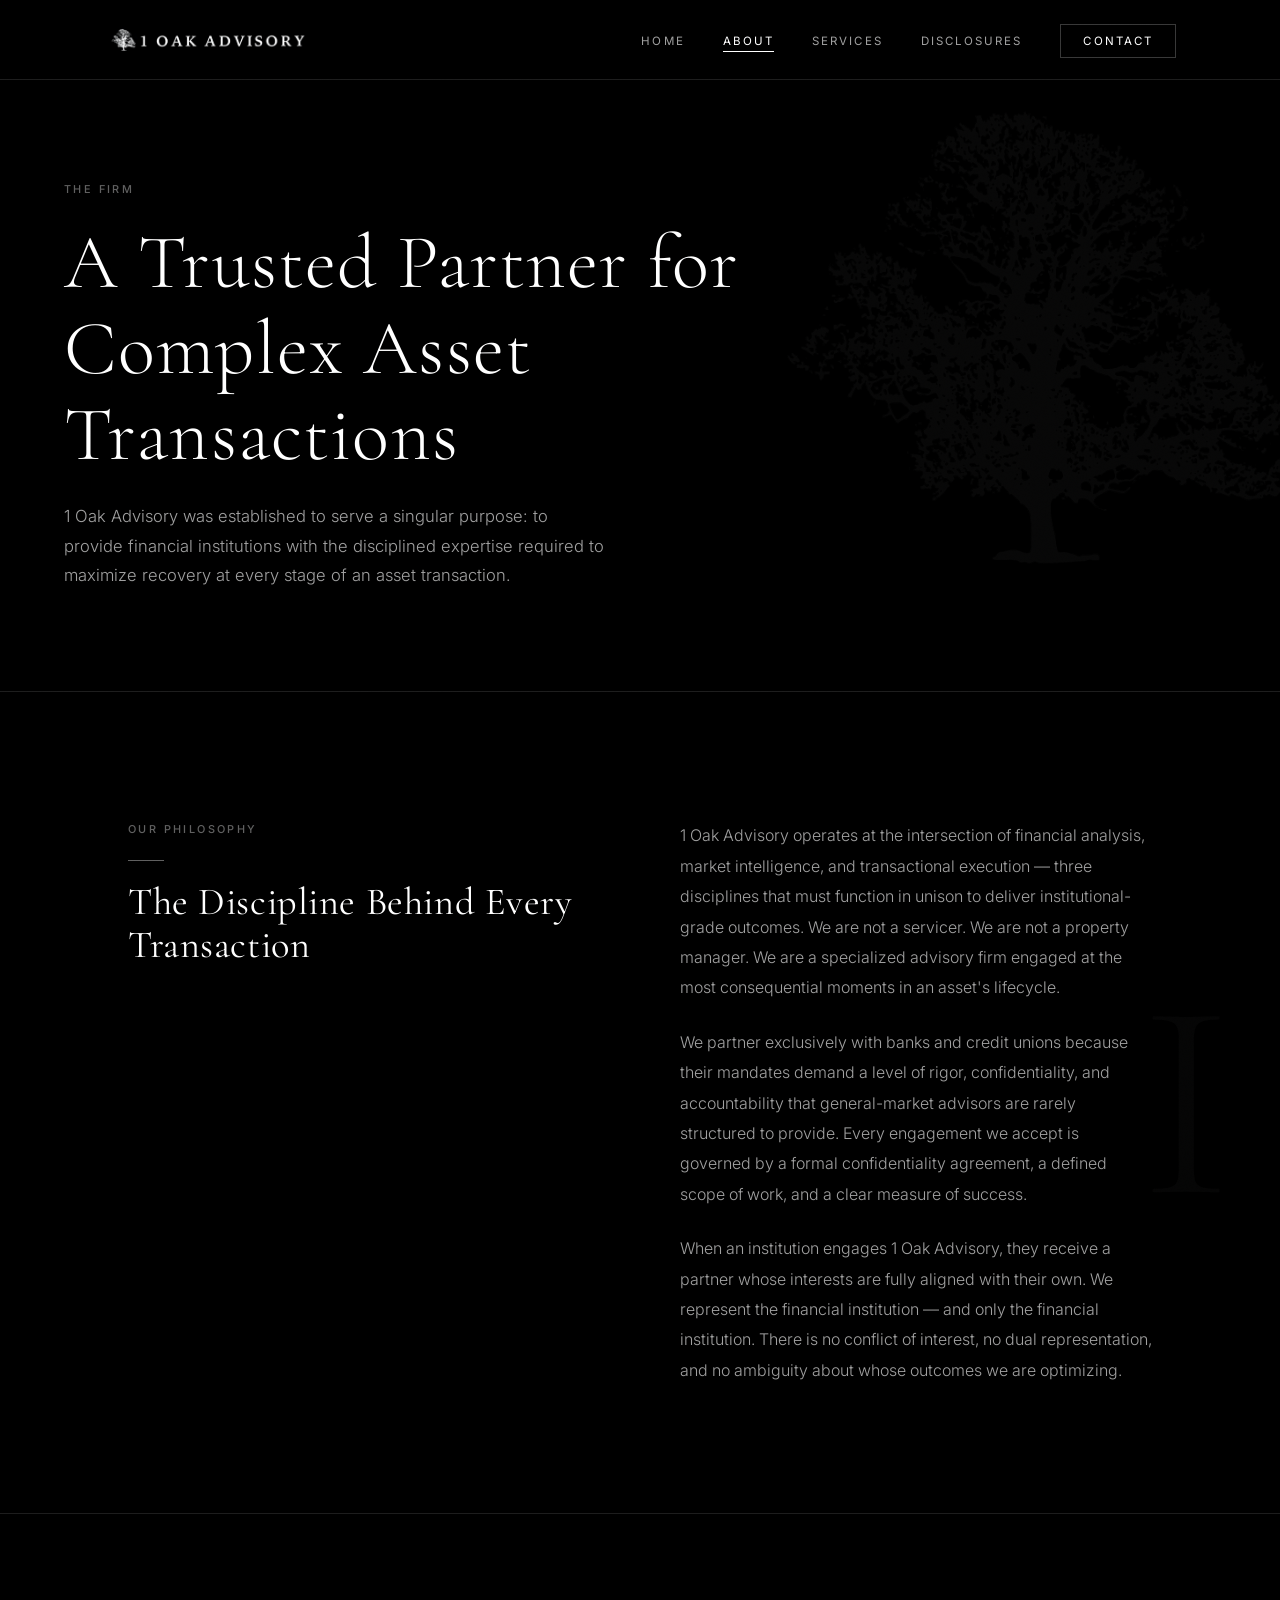
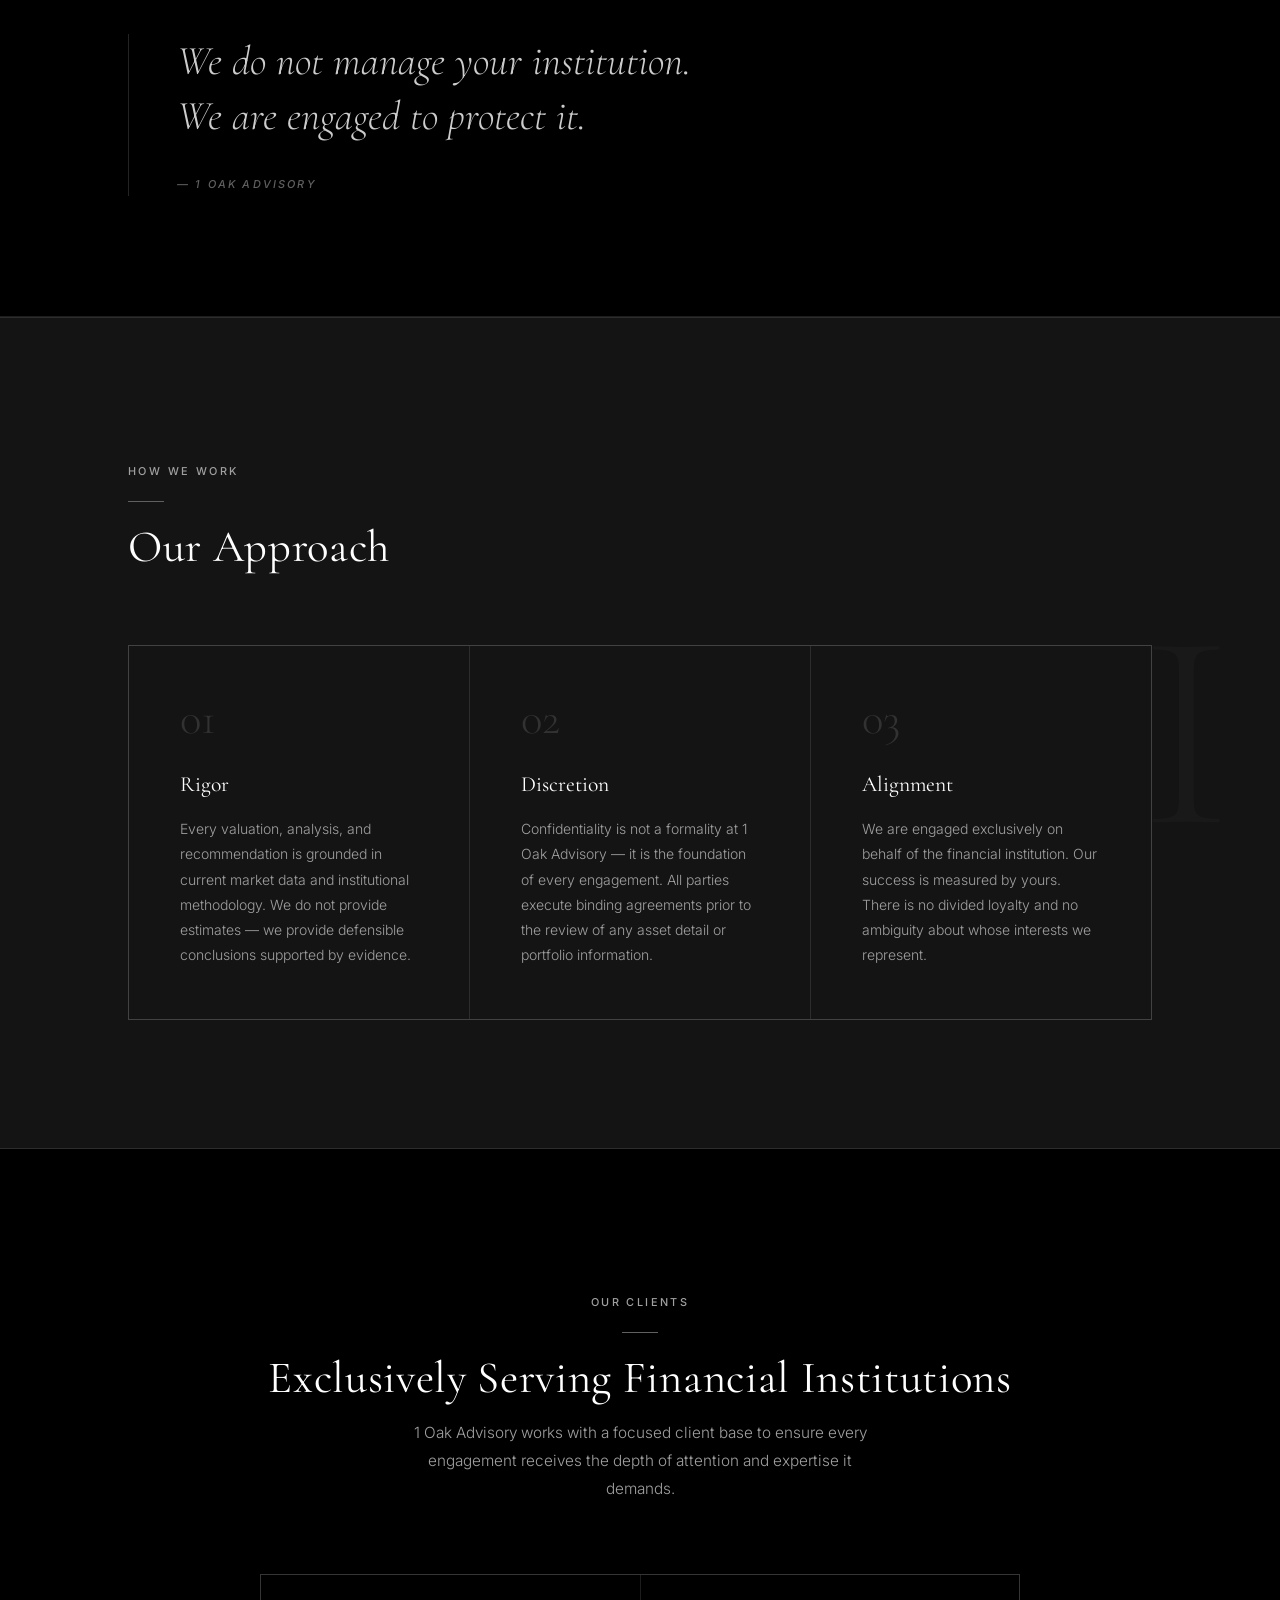
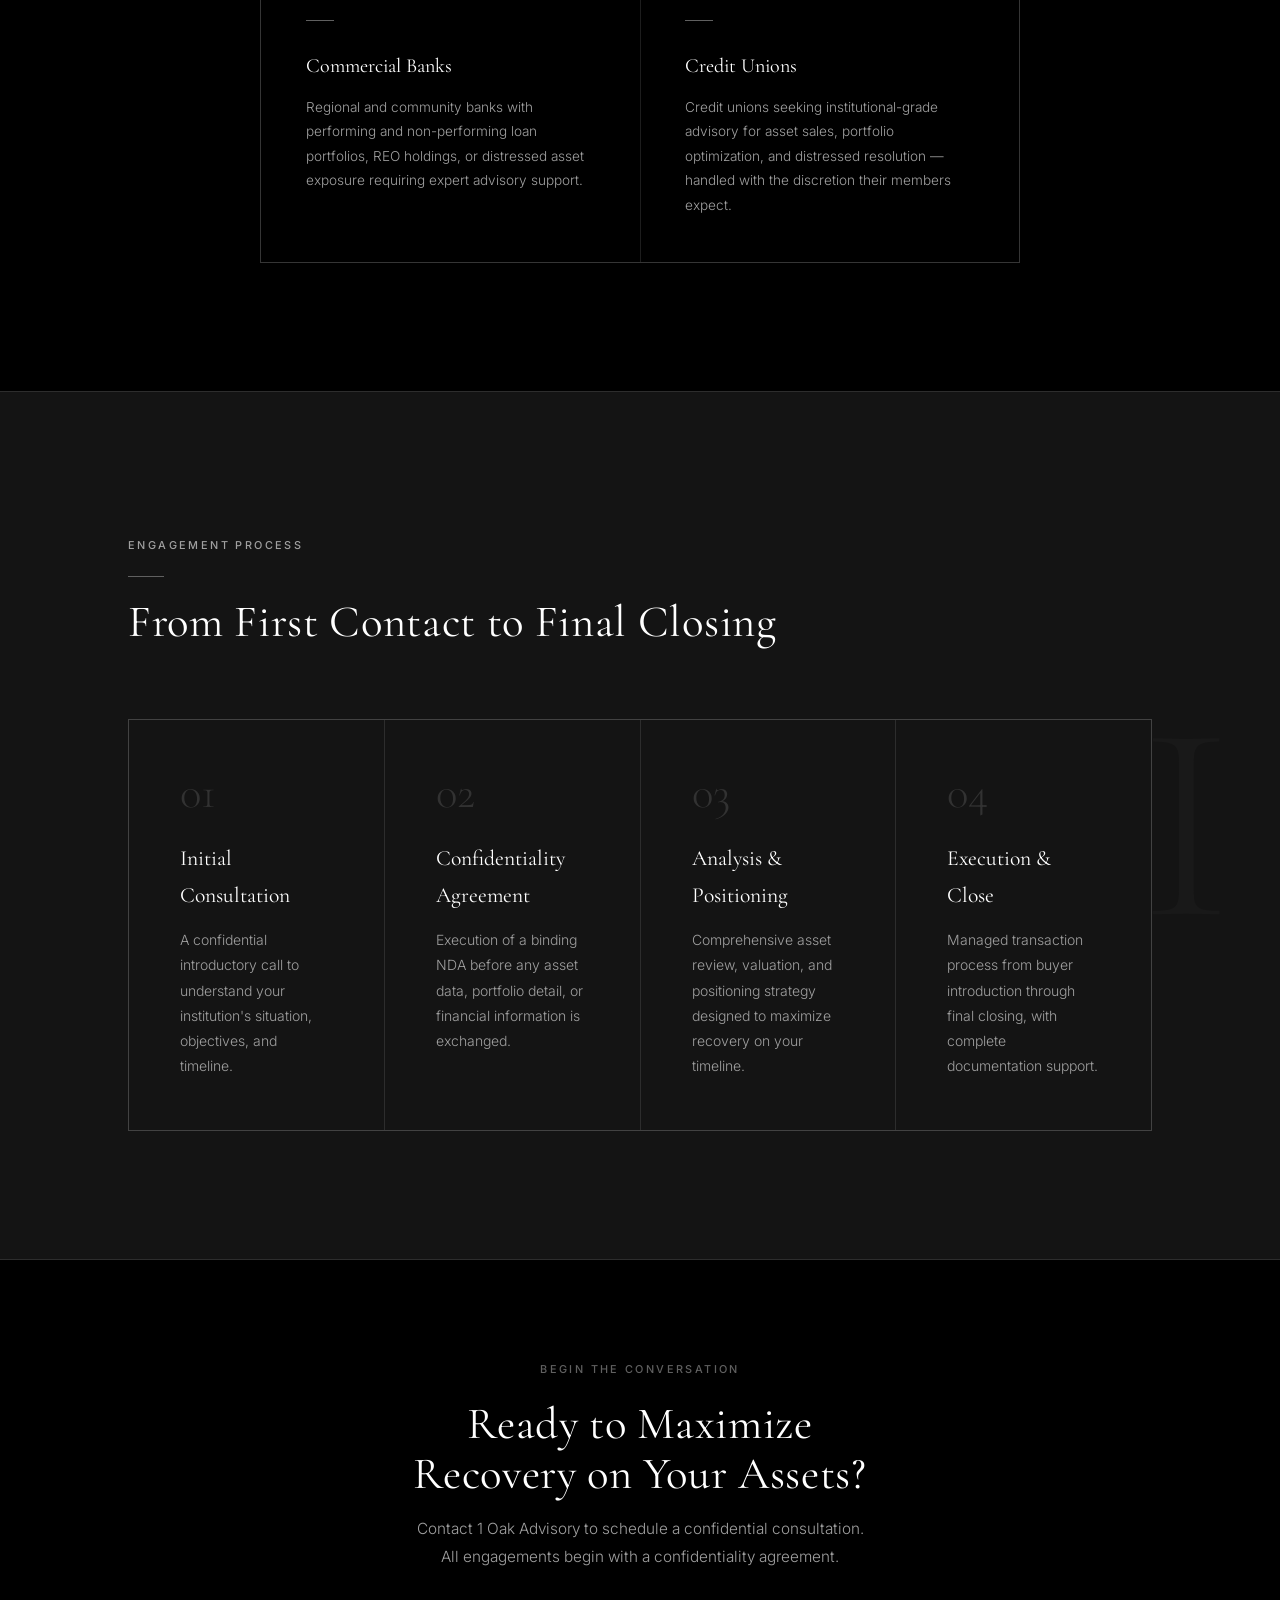
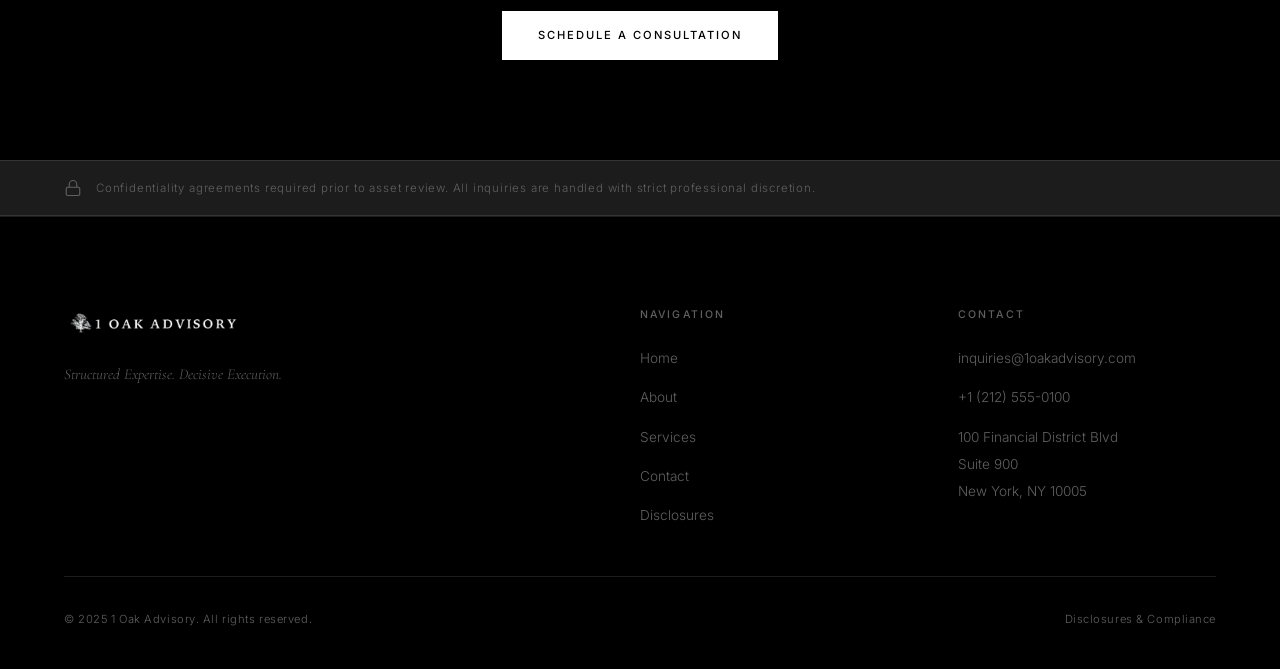
==== about.html @ 7268adf9 "Initial release — 1 Oak Advisory website Five-page static site (Home, About, Services, Contact, Disc" ====
<!DOCTYPE html>
<html lang="en">
<head>
  <meta charset="UTF-8">
  <meta name="viewport" content="width=device-width, initial-scale=1.0">
  <meta name="description" content="About 1 Oak Advisory — A specialized advisory firm serving banks and credit unions in the disciplined execution of complex asset transactions.">
  <title>About — 1 Oak Advisory</title>
  <link rel="icon" type="image/png" href="assets/IMG_7956.PNG">
  <link rel="stylesheet" href="css/styles.css">
</head>
<body>

  <!-- Page Transition Overlay -->
  <div class="page-transition" aria-hidden="true" role="presentation"></div>

  <!-- Scroll Progress -->
  <div class="scroll-progress" aria-hidden="true"></div>

  <!-- Custom Cursor -->
  <div class="cursor-ring" aria-hidden="true"></div>
  <div class="cursor-dot"  aria-hidden="true"></div>

  <!-- Navigation -->
  <nav class="nav" role="navigation" aria-label="Main navigation">
    <div class="nav__inner">
      <a href="index.html" class="nav__logo" aria-label="1 Oak Advisory — Home">
        <img src="assets/IMG_6335.jpg" alt="1 Oak Advisory">
      </a>
      <ul class="nav__links">
        <li><a href="index.html">Home</a></li>
        <li><a href="about.html" class="active">About</a></li>
        <li><a href="services.html">Services</a></li>
        <li><a href="disclosures.html">Disclosures</a></li>
        <li><a href="contact.html" class="nav__cta">Contact</a></li>
      </ul>
      <button class="nav__hamburger" aria-label="Open menu" aria-expanded="false">
        <span></span><span></span><span></span>
      </button>
    </div>
  </nav>

  <nav class="nav__mobile" aria-label="Mobile navigation">
    <ul>
      <li><a href="index.html">Home</a></li>
      <li><a href="about.html">About</a></li>
      <li><a href="services.html">Services</a></li>
      <li><a href="disclosures.html">Disclosures</a></li>
      <li><a href="contact.html">Contact</a></li>
    </ul>
  </nav>

  <!-- Page Hero -->
  <div class="page-hero">
    <div class="page-hero__inner">
      <p class="label">The Firm</p>
      <h1 class="page-hero__title">A Trusted Partner for Complex Asset Transactions</h1>
      <p class="page-hero__body">1 Oak Advisory was established to serve a singular purpose: to provide financial institutions with the disciplined expertise required to maximize recovery at every stage of an asset transaction.</p>
    </div>
  </div>

  <!-- Philosophy -->
  <section class="section section--dark section--watermark" data-watermark="I">
    <div class="container">
      <div class="two-col fade-in">
        <div>
          <p class="label">Our Philosophy</p>
          <div class="divider"></div>
          <h2 style="font-size:clamp(1.6rem,3vw,2.4rem);color:var(--white);margin-bottom:32px;">The Discipline Behind Every Transaction</h2>
        </div>
        <div class="about-text">
          <p>1 Oak Advisory operates at the intersection of financial analysis, market intelligence, and transactional execution — three disciplines that must function in unison to deliver institutional-grade outcomes. We are not a servicer. We are not a property manager. We are a specialized advisory firm engaged at the most consequential moments in an asset's lifecycle.</p>
          <p>We partner exclusively with banks and credit unions because their mandates demand a level of rigor, confidentiality, and accountability that general-market advisors are rarely structured to provide. Every engagement we accept is governed by a formal confidentiality agreement, a defined scope of work, and a clear measure of success.</p>
          <p>When an institution engages 1 Oak Advisory, they receive a partner whose interests are fully aligned with their own. We represent the financial institution — and only the financial institution. There is no conflict of interest, no dual representation, and no ambiguity about whose outcomes we are optimizing.</p>
        </div>
      </div>
    </div>
  </section>

  <!-- Statement -->
  <section class="statement">
    <div class="container">
      <blockquote class="statement__inner fade-in">
        <p class="statement__quote">We do not manage your institution.<br>We are engaged to protect it.</p>
        <cite class="statement__attr">— 1 Oak Advisory</cite>
      </blockquote>
    </div>
  </section>

  <!-- Approach Pillars -->
  <section class="section section--charcoal section--watermark" data-watermark="II">
    <div class="container">
      <div class="section__header fade-in">
        <p class="label">How We Work</p>
        <div class="divider"></div>
        <h2>Our Approach</h2>
      </div>
      <div class="pillars">
        <div class="pillar">
          <div class="pillar__number">01</div>
          <div class="pillar__title">Rigor</div>
          <p class="pillar__body">Every valuation, analysis, and recommendation is grounded in current market data and institutional methodology. We do not provide estimates — we provide defensible conclusions supported by evidence.</p>
        </div>
        <div class="pillar">
          <div class="pillar__number">02</div>
          <div class="pillar__title">Discretion</div>
          <p class="pillar__body">Confidentiality is not a formality at 1 Oak Advisory — it is the foundation of every engagement. All parties execute binding agreements prior to the review of any asset detail or portfolio information.</p>
        </div>
        <div class="pillar">
          <div class="pillar__number">03</div>
          <div class="pillar__title">Alignment</div>
          <p class="pillar__body">We are engaged exclusively on behalf of the financial institution. Our success is measured by yours. There is no divided loyalty and no ambiguity about whose interests we represent.</p>
        </div>
      </div>
    </div>
  </section>

  <!-- Who We Serve -->
  <section class="section section--dark">
    <div class="container">
      <div class="section__header section__header--center fade-in">
        <p class="label">Our Clients</p>
        <div class="divider divider--center"></div>
        <h2>Exclusively Serving Financial Institutions</h2>
        <p style="max-width:52ch;margin:16px auto 0;">1 Oak Advisory works with a focused client base to ensure every engagement receives the depth of attention and expertise it demands.</p>
      </div>
      <div class="services-grid fade-in" style="max-width:760px;margin:0 auto;grid-template-columns:repeat(2,1fr);">
        <div class="service-card">
          <div class="service-card__line"></div>
          <div class="service-card__title">Commercial Banks</div>
          <p class="service-card__body">Regional and community banks with performing and non-performing loan portfolios, REO holdings, or distressed asset exposure requiring expert advisory support.</p>
        </div>
        <div class="service-card">
          <div class="service-card__line"></div>
          <div class="service-card__title">Credit Unions</div>
          <p class="service-card__body">Credit unions seeking institutional-grade advisory for asset sales, portfolio optimization, and distressed resolution — handled with the discretion their members expect.</p>
        </div>
      </div>
    </div>
  </section>

  <!-- Engagement Process -->
  <section class="section section--charcoal section--watermark" data-watermark="III">
    <div class="container">
      <div class="section__header fade-in">
        <p class="label">Engagement Process</p>
        <div class="divider"></div>
        <h2>From First Contact to Final Closing</h2>
      </div>
      <div class="pillars pillars--4">
        <div class="pillar">
          <div class="pillar__number">01</div>
          <div class="pillar__title">Initial Consultation</div>
          <p class="pillar__body">A confidential introductory call to understand your institution's situation, objectives, and timeline.</p>
        </div>
        <div class="pillar">
          <div class="pillar__number">02</div>
          <div class="pillar__title">Confidentiality Agreement</div>
          <p class="pillar__body">Execution of a binding NDA before any asset data, portfolio detail, or financial information is exchanged.</p>
        </div>
        <div class="pillar">
          <div class="pillar__number">03</div>
          <div class="pillar__title">Analysis &amp; Positioning</div>
          <p class="pillar__body">Comprehensive asset review, valuation, and positioning strategy designed to maximize recovery on your timeline.</p>
        </div>
        <div class="pillar">
          <div class="pillar__number">04</div>
          <div class="pillar__title">Execution &amp; Close</div>
          <p class="pillar__body">Managed transaction process from buyer introduction through final closing, with complete documentation support.</p>
        </div>
      </div>
    </div>
  </section>

  <!-- CTA -->
  <section class="section section--dark" style="text-align:center;padding-top:clamp(64px,8vw,100px);padding-bottom:clamp(64px,8vw,100px);">
    <div class="container">
      <div class="fade-in">
        <p class="label" style="margin-bottom:20px;">Begin the Conversation</p>
        <h2 style="font-size:clamp(1.8rem,3.5vw,3rem);color:var(--white);margin-bottom:16px;max-width:24ch;margin-left:auto;margin-right:auto;">Ready to Maximize Recovery on Your Assets?</h2>
        <p style="max-width:50ch;margin:0 auto 40px;color:var(--silver);">Contact 1 Oak Advisory to schedule a confidential consultation. All engagements begin with a confidentiality agreement.</p>
        <a href="contact.html" class="btn btn--primary">Schedule a Consultation</a>
      </div>
    </div>
  </section>

  <!-- Confidentiality Bar -->
  <div class="conf-bar">
    <div class="conf-bar__inner">
      <svg class="conf-bar__icon" viewBox="0 0 24 24" fill="none" stroke="currentColor" stroke-width="1.5" aria-hidden="true">
        <rect x="3" y="11" width="18" height="11" rx="2"/>
        <path d="M7 11V7a5 5 0 0 1 10 0v4"/>
      </svg>
      <p class="conf-bar__text">Confidentiality agreements required prior to asset review. All inquiries are handled with strict professional discretion.</p>
    </div>
  </div>

  <!-- Footer -->
  <footer class="footer">
    <div class="footer__inner">
      <div class="footer__top">
        <div class="footer__brand">
          <img src="assets/IMG_6335.jpg" alt="1 Oak Advisory">
          <p class="footer__tagline">Structured Expertise. Decisive Execution.</p>
        </div>
        <div>
          <p class="footer__col-title">Navigation</p>
          <ul class="footer__links">
            <li><a href="index.html">Home</a></li>
            <li><a href="about.html">About</a></li>
            <li><a href="services.html">Services</a></li>
            <li><a href="contact.html">Contact</a></li>
            <li><a href="disclosures.html">Disclosures</a></li>
          </ul>
        </div>
        <div>
          <p class="footer__col-title">Contact</p>
          <ul class="footer__links">
            <li><a href="mailto:inquiries@1oakadvisory.com">inquiries@1oakadvisory.com</a></li>
            <li><a href="tel:+12125550100">+1 (212) 555-0100</a></li>
            <li><span>100 Financial District Blvd<br>Suite 900<br>New York, NY 10005</span></li>
          </ul>
        </div>
      </div>
      <div class="footer__bottom">
        <p class="footer__copy">&copy; 2025 1 Oak Advisory. All rights reserved.</p>
        <p class="footer__legal"><a href="disclosures.html">Disclosures &amp; Compliance</a></p>
      </div>
    </div>
  </footer>

  <script src="js/main.js"></script>
</body>
</html>
---- css/styles.css ----
/* ==========================================================================
   1 Oak Advisory — Global Styles
   ========================================================================== */

@import url('https://fonts.googleapis.com/css2?family=Cormorant+Garamond:ital,wght@0,300;0,400;0,500;0,600;1,300;1,400&family=Inter:wght@300;400;500&display=swap');

/* ---------- Reset ---------- */
*, *::before, *::after {
  box-sizing: border-box;
  margin: 0;
  padding: 0;
}

html { scroll-behavior: smooth; }

body {
  background-color: #000;
  color: #fff;
  font-family: 'Inter', system-ui, sans-serif;
  font-weight: 300;
  line-height: 1.7;
  -webkit-font-smoothing: antialiased;
  -moz-osx-font-smoothing: grayscale;
  overflow-x: hidden;
}

/* ---------- Grain Texture ---------- */
body::after {
  content: '';
  position: fixed;
  inset: -50%;
  width: 200%;
  height: 200%;
  background-image: url("data:image/svg+xml,%3Csvg xmlns='http://www.w3.org/2000/svg' width='256' height='256'%3E%3Cfilter id='n'%3E%3CfeTurbulence type='fractalNoise' baseFrequency='0.85' numOctaves='4' stitchTiles='stitch'/%3E%3C/filter%3E%3Crect width='256' height='256' filter='url(%23n)'/%3E%3C/svg%3E");
  background-size: 200px 200px;
  opacity: 0.025;
  pointer-events: none;
  z-index: 9997;
  mix-blend-mode: overlay;
  animation: grainShift 8s steps(10) infinite;
}

@keyframes grainShift {
  0%,100% { transform: translate(0,0); }
  10%  { transform: translate(-2%,-4%); }
  20%  { transform: translate(-5%,2%); }
  30%  { transform: translate(3%,-5%); }
  40%  { transform: translate(-1%,5%); }
  50%  { transform: translate(-4%,1%); }
  60%  { transform: translate(5%,-1%); }
  70%  { transform: translate(0%,3%); }
  80%  { transform: translate(-3%,-2%); }
  90%  { transform: translate(2%,-3%); }
}

/* ---------- Custom Properties ---------- */
:root {
  --black:         #000000;
  --near-black:    #0d0d0d;
  --charcoal:      #141414;
  --charcoal-mid:  #1c1c1c;
  --white:         #ffffff;
  --silver:        #a0a0a0;
  --silver-light:  #cccccc;
  --silver-dark:   #606060;

  --border-color:  rgba(160, 160, 160, 0.18);
  --border:        1px solid var(--border-color);

  --serif:   'Cormorant Garamond', Georgia, 'Times New Roman', serif;
  --sans:    'Inter', system-ui, -apple-system, sans-serif;

  --nav-h:       80px;
  --max-w:       1200px;
  --pad-x:       clamp(24px, 5vw, 80px);
  --section-py:  clamp(80px, 10vw, 130px);
  --ease-out:    cubic-bezier(0.16, 1, 0.3, 1);
}

/* ---------- Typography ---------- */
h1, h2, h3, h4 {
  font-family: var(--serif);
  font-weight: 400;
  line-height: 1.12;
  letter-spacing: 0.015em;
}

p {
  font-family: var(--sans);
  font-size: clamp(0.875rem, 1.2vw, 1rem);
  color: var(--silver-light);
  line-height: 1.8;
}

a {
  color: inherit;
  text-decoration: none;
  transition: color 0.22s ease;
}

/* ---------- Custom Cursor (desktop) ---------- */
@media (hover: hover) and (pointer: fine) {
  * { cursor: none !important; }

  .cursor-ring {
    position: fixed;
    width: 40px;
    height: 40px;
    border: 1px solid rgba(160, 160, 160, 0.45);
    border-radius: 50%;
    pointer-events: none;
    z-index: 10000;
    transform: translate(-50%, -50%);
    transition: width 0.35s ease, height 0.35s ease, border-color 0.35s ease;
    will-change: left, top;
    left: -100px;
    top: -100px;
  }

  .cursor-dot {
    position: fixed;
    width: 4px;
    height: 4px;
    background: rgba(255, 255, 255, 0.9);
    border-radius: 50%;
    pointer-events: none;
    z-index: 10001;
    transform: translate(-50%, -50%);
    will-change: left, top;
    left: -100px;
    top: -100px;
  }

  body.cursor-hover .cursor-ring {
    width: 56px;
    height: 56px;
    border-color: rgba(255, 255, 255, 0.2);
  }

  body.cursor-active .cursor-ring {
    width: 28px;
    height: 28px;
    border-color: rgba(255, 255, 255, 0.6);
  }
}

@media (hover: none), (pointer: coarse) {
  .cursor-ring, .cursor-dot { display: none !important; }
}

/* ---------- Page Transition Overlay ---------- */
.page-transition {
  position: fixed;
  top: 0; left: 0;
  width: 100%; height: 100%;
  background: var(--black);
  z-index: 9998;
  pointer-events: none;
  will-change: transform;
}

/* ---------- Scroll Progress ---------- */
.scroll-progress {
  position: fixed;
  top: 0; left: 0;
  width: 100%;
  height: 1px;
  background: linear-gradient(90deg, var(--silver-dark), var(--silver));
  transform-origin: left;
  transform: scaleX(0);
  z-index: 102;
  opacity: 0.55;
}

/* ---------- Utility ---------- */
.container {
  max-width: var(--max-w);
  margin: 0 auto;
  padding: 0 var(--pad-x);
}

.label {
  font-family: var(--sans);
  font-size: 0.68rem;
  font-weight: 500;
  letter-spacing: 0.22em;
  text-transform: uppercase;
  color: var(--silver-dark);
}

.divider {
  width: 36px;
  height: 1px;
  background: var(--silver-dark);
  margin: 20px 0;
}

.divider--center {
  margin-left: auto;
  margin-right: auto;
}

.two-col {
  display: grid;
  grid-template-columns: 1fr 1fr;
  gap: 80px;
  align-items: start;
}

/* ---------- Navigation ---------- */
.nav {
  position: fixed;
  top: 0; left: 0; right: 0;
  height: var(--nav-h);
  background: var(--black);
  border-bottom: var(--border);
  z-index: 100;
  transition: background 0.4s ease, backdrop-filter 0.4s ease, -webkit-backdrop-filter 0.4s ease;
}

.nav.is-scrolled {
  background: rgba(0, 0, 0, 0.8);
  backdrop-filter: blur(16px);
  -webkit-backdrop-filter: blur(16px);
}

.nav__inner {
  max-width: var(--max-w);
  height: 100%;
  margin: 0 auto;
  padding: 0 var(--pad-x);
  display: flex;
  align-items: center;
  justify-content: space-between;
}

.nav__logo img {
  height: 42px;
  width: auto;
  display: block;
}

.nav__links {
  display: flex;
  align-items: center;
  gap: 38px;
  list-style: none;
}

.nav__links a {
  font-family: var(--sans);
  font-size: 0.72rem;
  font-weight: 400;
  letter-spacing: 0.18em;
  text-transform: uppercase;
  color: var(--silver);
  position: relative;
  transition: color 0.2s ease;
}

.nav__links a:not(.nav__cta)::after {
  content: '';
  position: absolute;
  bottom: -4px;
  left: 0; right: 0;
  height: 1px;
  background: var(--white);
  transform: scaleX(0);
  transform-origin: left;
  transition: transform 0.26s ease;
}

.nav__links a:not(.nav__cta):hover,
.nav__links a:not(.nav__cta).active { color: var(--white); }

.nav__links a:not(.nav__cta):hover::after,
.nav__links a:not(.nav__cta).active::after { transform: scaleX(1); }

.nav__cta {
  color: var(--white) !important;
  border: 1px solid rgba(160, 160, 160, 0.35) !important;
  padding: 9px 22px !important;
  transition: background 0.22s ease, border-color 0.22s ease, color 0.22s ease !important;
}

.nav__cta:hover {
  background: var(--white) !important;
  color: var(--black) !important;
  border-color: var(--white) !important;
}

/* Hamburger */
.nav__hamburger {
  display: none;
  flex-direction: column;
  justify-content: center;
  gap: 5px;
  width: 32px;
  height: 32px;
  background: none;
  border: none;
  padding: 4px;
}

.nav__hamburger span {
  display: block;
  height: 1px;
  background: var(--white);
  transition: transform 0.3s ease, opacity 0.3s ease;
}

.nav__hamburger.open span:nth-child(1) { transform: translateY(6px) rotate(45deg); }
.nav__hamburger.open span:nth-child(2) { opacity: 0; }
.nav__hamburger.open span:nth-child(3) { transform: translateY(-6px) rotate(-45deg); }

/* Mobile menu */
.nav__mobile {
  display: none;
  position: fixed;
  top: var(--nav-h);
  left: 0; right: 0;
  background: var(--black);
  border-bottom: var(--border);
  padding: 32px var(--pad-x) 40px;
  z-index: 99;
  backdrop-filter: blur(16px);
  -webkit-backdrop-filter: blur(16px);
}

.nav__mobile.open { display: block; }

.nav__mobile ul {
  list-style: none;
  display: flex;
  flex-direction: column;
  gap: 22px;
}

.nav__mobile a {
  font-family: var(--sans);
  font-size: 0.8rem;
  font-weight: 400;
  letter-spacing: 0.18em;
  text-transform: uppercase;
  color: var(--silver);
}

.nav__mobile a:hover { color: var(--white); }

/* ---------- Buttons ---------- */
.btn {
  display: inline-flex;
  align-items: center;
  font-family: var(--sans);
  font-size: 0.7rem;
  font-weight: 500;
  letter-spacing: 0.18em;
  text-transform: uppercase;
  border: none;
  text-decoration: none;
  will-change: transform;
}

.btn--primary {
  background: var(--white);
  color: var(--black);
  padding: 15px 36px;
  transition: background 0.22s ease, transform 0.5s var(--ease-out);
}

.btn--primary:hover { background: var(--silver-light); }

.btn--outline {
  background: transparent;
  color: var(--white);
  padding: 14px 35px;
  border: 1px solid rgba(255, 255, 255, 0.28);
  transition: border-color 0.22s ease, background 0.22s ease, transform 0.5s var(--ease-out);
}

.btn--outline:hover {
  border-color: var(--white);
  background: rgba(255, 255, 255, 0.04);
}

/* ---------- Hero ---------- */
.hero {
  min-height: 100vh;
  display: flex;
  align-items: center;
  background: var(--black);
  padding-top: var(--nav-h);
  position: relative;
  overflow: hidden;
}

/* Ambient glow */
.hero::before {
  content: '';
  position: absolute;
  top: 0; right: 0;
  width: 60%; height: 100%;
  background: radial-gradient(ellipse at 70% 40%, rgba(80,80,80,0.055) 0%, transparent 60%);
  pointer-events: none;
  animation: ambientPulse 12s ease-in-out infinite alternate;
}

@keyframes ambientPulse {
  from { opacity: 0.5; transform: scale(0.96); }
  to   { opacity: 1;   transform: scale(1.04); }
}

.hero::after {
  content: '';
  position: absolute;
  bottom: 0; left: 0; right: 0;
  height: 1px;
  background: var(--border-color);
}

/* Ghost tree watermark */
.hero__visual {
  position: absolute;
  right: 0; top: 0; bottom: 0;
  width: 52%;
  display: flex;
  align-items: center;
  justify-content: flex-end;
  pointer-events: none;
  user-select: none;
  overflow: hidden;
}

.hero__visual img {
  width: 90%; height: 90%;
  object-fit: contain;
  object-position: center right;
  mix-blend-mode: screen;
  opacity: 0.065;
  will-change: transform;
  transition: opacity 2s ease;
}

body.page-loaded .hero__visual img { opacity: 0.065; }

.hero__inner {
  max-width: var(--max-w);
  width: 100%;
  margin: 0 auto;
  padding: var(--section-py) var(--pad-x);
  position: relative;
  z-index: 1;
}

/* Hero animated line */
.hero__line {
  height: 1px;
  background: rgba(160, 160, 160, 0.35);
  margin-bottom: 28px;
  width: 0;
  transition: width 1.3s var(--ease-out);
}

/* ---------- Hero entrance animations ---------- */
.hero__eyebrow,
.hero__title,
.hero__body,
.hero__actions {
  opacity: 0;
  transform: translateY(22px);
}

body.page-loaded .hero__line    { width: 64px; transition-delay: 0.1s; }
body.page-loaded .hero__eyebrow { opacity:1; transform:none; transition: opacity .9s ease .18s, transform .9s var(--ease-out) .18s; }
body.page-loaded .hero__title   { opacity:1; transform:none; transition: opacity .9s ease .3s,  transform .9s var(--ease-out) .3s; }
body.page-loaded .hero__body    { opacity:1; transform:none; transition: opacity .9s ease .44s, transform .9s var(--ease-out) .44s; }
body.page-loaded .hero__actions { opacity:1; transform:none; transition: opacity .9s ease .58s, transform .9s var(--ease-out) .58s; }

.hero__title {
  font-family: var(--serif);
  font-size: clamp(2.8rem, 7vw, 6rem);
  font-weight: 300;
  letter-spacing: -0.01em;
  color: var(--white);
  margin-bottom: 32px;
  max-width: 16ch;
  line-height: 1.08;
}

.hero__title em {
  font-style: italic;
  color: var(--silver-light);
}

.hero__body {
  font-size: clamp(0.9rem, 1.3vw, 1.05rem);
  color: var(--silver);
  max-width: 52ch;
  margin-bottom: 48px;
  line-height: 1.85;
}

.hero__actions {
  display: flex;
  align-items: center;
  gap: 20px;
  flex-wrap: wrap;
}

/* ---------- Page Hero entrance animations ---------- */
.page-hero .label,
.page-hero__title,
.page-hero__body {
  opacity: 0;
  transform: translateY(22px);
}

body.page-loaded .page-hero .label { opacity:1; transform:none; transition: opacity .8s ease .12s, transform .8s var(--ease-out) .12s; }
body.page-loaded .page-hero__title { opacity:1; transform:none; transition: opacity .9s ease .24s, transform .9s var(--ease-out) .24s; }
body.page-loaded .page-hero__body  { opacity:1; transform:none; transition: opacity .9s ease .38s, transform .9s var(--ease-out) .38s; }

/* ---------- Statement Section ---------- */
.statement {
  padding: clamp(80px, 10vw, 120px) var(--pad-x);
  border-top: var(--border);
  border-bottom: var(--border);
  background: var(--black);
}

.statement__inner {
  border-left: 1px solid rgba(160, 160, 160, 0.22);
  padding-left: clamp(24px, 4vw, 48px);
  max-width: 680px;
}

.statement__quote {
  font-family: var(--serif);
  font-size: clamp(1.5rem, 3.2vw, 2.6rem);
  font-style: italic;
  font-weight: 300;
  color: var(--silver-light);
  line-height: 1.35;
  margin-bottom: 24px;
}

.statement__attr {
  font-family: var(--sans);
  font-size: 0.68rem;
  font-weight: 500;
  letter-spacing: 0.2em;
  text-transform: uppercase;
  color: var(--silver-dark);
}

/* ---------- Sections ---------- */
.section {
  padding: var(--section-py) var(--pad-x);
}

.section--dark { background: var(--black); }

.section--charcoal {
  background: var(--charcoal);
  border-top: var(--border);
  border-bottom: var(--border);
}

/* Watermark number behind section */
.section--watermark {
  position: relative;
  overflow: hidden;
}

.section--watermark::before {
  content: attr(data-watermark);
  position: absolute;
  font-family: var(--serif);
  font-size: clamp(8rem, 22vw, 22rem);
  font-weight: 300;
  color: rgba(255, 255, 255, 0.018);
  line-height: 1;
  top: 50%;
  right: var(--pad-x);
  transform: translateY(-50%);
  pointer-events: none;
  user-select: none;
  letter-spacing: -0.06em;
  white-space: nowrap;
}

.section__header { margin-bottom: clamp(48px, 6vw, 72px); }
.section__header--center { text-align: center; }
.section__header--center .divider { margin-left: auto; margin-right: auto; }

.section__header h2 {
  font-size: clamp(1.8rem, 3.5vw, 3rem);
  color: var(--white);
}

.section__header p {
  margin-top: 16px;
  color: var(--silver);
}

/* ---------- Pillars ---------- */
.pillars {
  display: grid;
  grid-template-columns: repeat(3, 1fr);
  gap: 1px;
  background: var(--border-color);
  border: var(--border);
}

.pillars--4 {
  grid-template-columns: repeat(4, 1fr);
}

.pillar {
  background: var(--charcoal);
  padding: clamp(32px, 4vw, 56px);
  transition: background 0.25s ease;
}

.pillar:hover { background: #1e1e1e; }

.pillar__number {
  font-family: var(--serif);
  font-size: 2.8rem;
  font-weight: 300;
  color: rgba(96, 96, 96, 0.4);
  margin-bottom: 24px;
  line-height: 1;
}

.pillar__title {
  font-family: var(--serif);
  font-size: 1.35rem;
  font-weight: 400;
  color: var(--white);
  margin-bottom: 14px;
}

.pillar__body {
  font-size: 0.875rem;
  color: var(--silver);
  line-height: 1.8;
}

/* Stagger animation */
.pillars.stagger-in .pillar {
  opacity: 0;
  transform: translateY(16px);
}

.pillars.stagger-visible .pillar { opacity: 1; transform: translateY(0); }
.pillars.stagger-visible .pillar:nth-child(1) { transition: opacity .6s ease .05s, transform .7s var(--ease-out) .05s; }
.pillars.stagger-visible .pillar:nth-child(2) { transition: opacity .6s ease .15s, transform .7s var(--ease-out) .15s; }
.pillars.stagger-visible .pillar:nth-child(3) { transition: opacity .6s ease .25s, transform .7s var(--ease-out) .25s; }
.pillars.stagger-visible .pillar:nth-child(4) { transition: opacity .6s ease .35s, transform .7s var(--ease-out) .35s; }

/* ---------- Services Grid ---------- */
.services-grid {
  display: grid;
  grid-template-columns: repeat(auto-fill, minmax(272px, 1fr));
  gap: 1px;
  background: var(--border-color);
  border: var(--border);
}

.service-card {
  background: var(--black);
  padding: clamp(32px, 3.5vw, 48px);
  transition: background 0.22s ease;
  position: relative;
}

.service-card:hover { background: var(--charcoal); }

/* Corner bracket decoration */
.service-card::before,
.service-card::after {
  content: '';
  position: absolute;
  width: 12px; height: 12px;
  opacity: 0;
  transition: opacity 0.3s ease;
}

.service-card::before {
  top: 14px; right: 14px;
  border-top: 1px solid var(--silver-dark);
  border-right: 1px solid var(--silver-dark);
}

.service-card::after {
  bottom: 14px; left: 14px;
  border-bottom: 1px solid var(--silver-dark);
  border-left: 1px solid var(--silver-dark);
}

.service-card:hover::before,
.service-card:hover::after { opacity: 1; }

.service-card__line {
  width: 28px;
  height: 1px;
  background: var(--silver-dark);
  margin-bottom: 28px;
  transition: width 0.35s ease, background 0.35s ease;
}

.service-card:hover .service-card__line {
  width: 44px;
  background: var(--silver);
}

.service-card__title {
  font-family: var(--serif);
  font-size: 1.25rem;
  font-weight: 400;
  color: var(--white);
  margin-bottom: 12px;
}

.service-card__body {
  font-size: 0.85rem;
  color: var(--silver);
  line-height: 1.8;
}

/* ---------- Confidentiality Bar ---------- */
.conf-bar {
  background: var(--charcoal-mid);
  border-top: var(--border);
  border-bottom: var(--border);
  padding: 18px var(--pad-x);
}

.conf-bar__inner {
  max-width: var(--max-w);
  margin: 0 auto;
  display: flex;
  align-items: center;
  gap: 14px;
}

.conf-bar__icon {
  width: 18px; height: 18px;
  flex-shrink: 0;
  color: var(--silver-dark);
}

.conf-bar__text {
  font-size: 0.72rem;
  letter-spacing: 0.07em;
  color: var(--silver-dark);
  line-height: 1.6;
}

/* ---------- Page Hero ---------- */
.page-hero {
  padding-top: calc(var(--nav-h) + clamp(64px, 8vw, 100px));
  padding-bottom: clamp(64px, 8vw, 100px);
  padding-left: var(--pad-x);
  padding-right: var(--pad-x);
  border-bottom: var(--border);
  background: var(--black);
  position: relative;
  overflow: hidden;
}

/* Subtle ghost tree on inner page heros */
.page-hero::after {
  content: '';
  position: absolute;
  right: -5%;
  top: -20%;
  width: 45%;
  height: 140%;
  background: url('../assets/IMG_7956.PNG') center/contain no-repeat;
  mix-blend-mode: screen;
  opacity: 0.028;
  pointer-events: none;
  user-select: none;
}

.page-hero__inner {
  max-width: var(--max-w);
  margin: 0 auto;
  position: relative;
  z-index: 1;
}

.page-hero__title {
  font-size: clamp(2.5rem, 6vw, 5rem);
  font-weight: 300;
  color: var(--white);
  max-width: 22ch;
  margin-top: 20px;
}

.page-hero__body {
  margin-top: 24px;
  font-size: clamp(0.9rem, 1.3vw, 1.05rem);
  color: var(--silver);
  max-width: 54ch;
  line-height: 1.8;
}

/* ---------- About Content ---------- */
.about-text p {
  color: var(--silver);
  font-size: clamp(0.9rem, 1.25vw, 1rem);
  margin-bottom: 24px;
  line-height: 1.9;
}

.about-text p:last-child { margin-bottom: 0; }

/* ---------- Contact ---------- */
.contact-grid {
  display: grid;
  grid-template-columns: 1fr 1fr;
  gap: 80px;
  align-items: start;
}

.contact-form {
  display: flex;
  flex-direction: column;
  gap: 28px;
}

.form-row {
  display: grid;
  grid-template-columns: 1fr 1fr;
  gap: 28px;
}

.form-group {
  display: flex;
  flex-direction: column;
  gap: 10px;
}

.form-group label {
  font-family: var(--sans);
  font-size: 0.66rem;
  font-weight: 500;
  letter-spacing: 0.2em;
  text-transform: uppercase;
  color: var(--silver-dark);
}

.form-group input,
.form-group textarea {
  background: transparent;
  border: none;
  border-bottom: 1px solid var(--border-color);
  color: var(--white);
  font-family: var(--sans);
  font-size: 0.9rem;
  font-weight: 300;
  padding: 10px 0;
  outline: none;
  transition: border-color 0.2s ease;
  width: 100%;
}

.form-group input::placeholder,
.form-group textarea::placeholder { color: rgba(96,96,96,0.6); }

.form-group input:focus,
.form-group textarea:focus { border-bottom-color: var(--silver); }

.form-group textarea { resize: none; min-height: 120px; }

.contact-info {
  display: flex;
  flex-direction: column;
  gap: 36px;
  padding-top: 4px;
}

.contact-info__label {
  display: block;
  font-size: 0.66rem;
  font-weight: 500;
  letter-spacing: 0.2em;
  text-transform: uppercase;
  color: var(--silver-dark);
  margin-bottom: 10px;
}

.contact-info__value {
  font-family: var(--serif);
  font-size: 1.05rem;
  color: var(--silver-light);
  line-height: 1.65;
}

.contact-info__value a { color: var(--silver-light); }
.contact-info__value a:hover { color: var(--white); }

.contact-note {
  padding: 20px 24px;
  border: var(--border);
  background: var(--charcoal);
  margin-top: 8px;
}

.contact-note p {
  font-size: 0.78rem;
  color: var(--silver-dark);
  line-height: 1.7;
}

/* ---------- Footer ---------- */
.footer {
  background: var(--black);
  border-top: var(--border);
  padding: clamp(56px, 7vw, 88px) var(--pad-x) 40px;
}

.footer__inner { max-width: var(--max-w); margin: 0 auto; }

.footer__top {
  display: grid;
  grid-template-columns: 2fr 1fr 1fr;
  gap: 60px;
  padding-bottom: 48px;
  border-bottom: var(--border);
  margin-bottom: 32px;
}

.footer__brand img {
  height: 36px;
  width: auto;
  display: block;
  margin-bottom: 20px;
}

.footer__tagline {
  font-family: var(--serif);
  font-size: 0.95rem;
  font-style: italic;
  color: var(--silver-dark);
}

.footer__col-title {
  font-size: 0.66rem;
  font-weight: 500;
  letter-spacing: 0.2em;
  text-transform: uppercase;
  color: var(--silver-dark);
  margin-bottom: 20px;
}

.footer__links {
  list-style: none;
  display: flex;
  flex-direction: column;
  gap: 12px;
}

.footer__links a,
.footer__links span {
  font-size: 0.85rem;
  color: var(--silver-dark);
  line-height: 1.6;
}

.footer__links a:hover { color: var(--silver-light); }

.footer__bottom {
  display: flex;
  align-items: center;
  justify-content: space-between;
  flex-wrap: wrap;
  gap: 12px;
}

.footer__copy,
.footer__legal { font-size: 0.7rem; color: var(--silver-dark); letter-spacing: 0.05em; }

.footer__legal a { color: var(--silver-dark); }
.footer__legal a:hover { color: var(--silver); }

/* ---------- Disclosures ---------- */
.disclosure-content { max-width: 760px; }

.disclosure-content h3 {
  font-family: var(--serif);
  font-size: 1.4rem;
  font-weight: 400;
  color: var(--white);
  margin-top: 52px;
  margin-bottom: 16px;
}

.disclosure-content h3:first-child { margin-top: 0; }

.disclosure-content p {
  color: var(--silver);
  font-size: 0.9rem;
  line-height: 1.85;
  margin-bottom: 16px;
}

.disclosure-content ul { list-style: none; margin: 12px 0 24px; }

.disclosure-content ul li {
  font-size: 0.9rem;
  color: var(--silver);
  padding: 10px 0 10px 20px;
  border-bottom: 1px solid var(--border-color);
  position: relative;
  line-height: 1.7;
}

.disclosure-content ul li::before {
  content: '—';
  position: absolute;
  left: 0;
  color: var(--silver-dark);
}

.disclosure-updated {
  font-size: 0.72rem;
  letter-spacing: 0.1em;
  color: var(--silver-dark);
  text-transform: uppercase;
  margin-bottom: 48px;
  padding-bottom: 32px;
  border-bottom: var(--border);
}

/* ---------- Scroll Reveal ---------- */
.fade-in {
  opacity: 0;
  transform: translateY(18px);
  transition: opacity 0.65s ease, transform 0.65s ease;
}

.fade-in.visible { opacity: 1; transform: translateY(0); }

/* ---------- Responsive ---------- */
@media (max-width: 1024px) {
  .pillars               { grid-template-columns: repeat(2, 1fr); }
  .pillars--4            { grid-template-columns: repeat(2, 1fr); }
  .footer__top           { grid-template-columns: 1fr 1fr; gap: 40px; }
  .footer__brand         { grid-column: 1 / -1; }
  .two-col               { gap: 48px; }
}

@media (max-width: 768px) {
  .nav__links            { display: none; }
  .nav__hamburger        { display: flex; }

  .pillars               { grid-template-columns: 1fr; }
  .pillars--4            { grid-template-columns: 1fr; }
  .two-col               { grid-template-columns: 1fr; gap: 40px; }

  .contact-grid          { grid-template-columns: 1fr; gap: 56px; }
  .form-row              { grid-template-columns: 1fr; }

  .footer__top           { grid-template-columns: 1fr; gap: 36px; }
  .footer__brand         { grid-column: auto; }

  .hero__visual          { display: none; }
  .hero::before          { display: none; }
  .page-hero::after      { display: none; }
}

@media (max-width: 480px) {
  .services-grid         { grid-template-columns: 1fr; }
  .hero__title           { font-size: clamp(2.2rem, 11vw, 3.2rem); }
}

/* ---------- Print ---------- */
@media print {
  .nav, .footer, .conf-bar,
  .page-transition, .cursor-ring, .cursor-dot,
  .scroll-progress, .hero__visual { display: none !important; }

  body::after { display: none; }
  body { background: #fff; color: #000; }
  .page-hero { padding-top: 32px; }
  .page-hero::after { display: none; }
  .disclosure-content p,
  .disclosure-content ul li { color: #333; }
  .page-hero__title { color: #000; }

  /* Ensure entrance animations don't hide content on print */
  .page-hero .label,
  .page-hero__title,
  .page-hero__body { opacity: 1 !important; transform: none !important; }
}
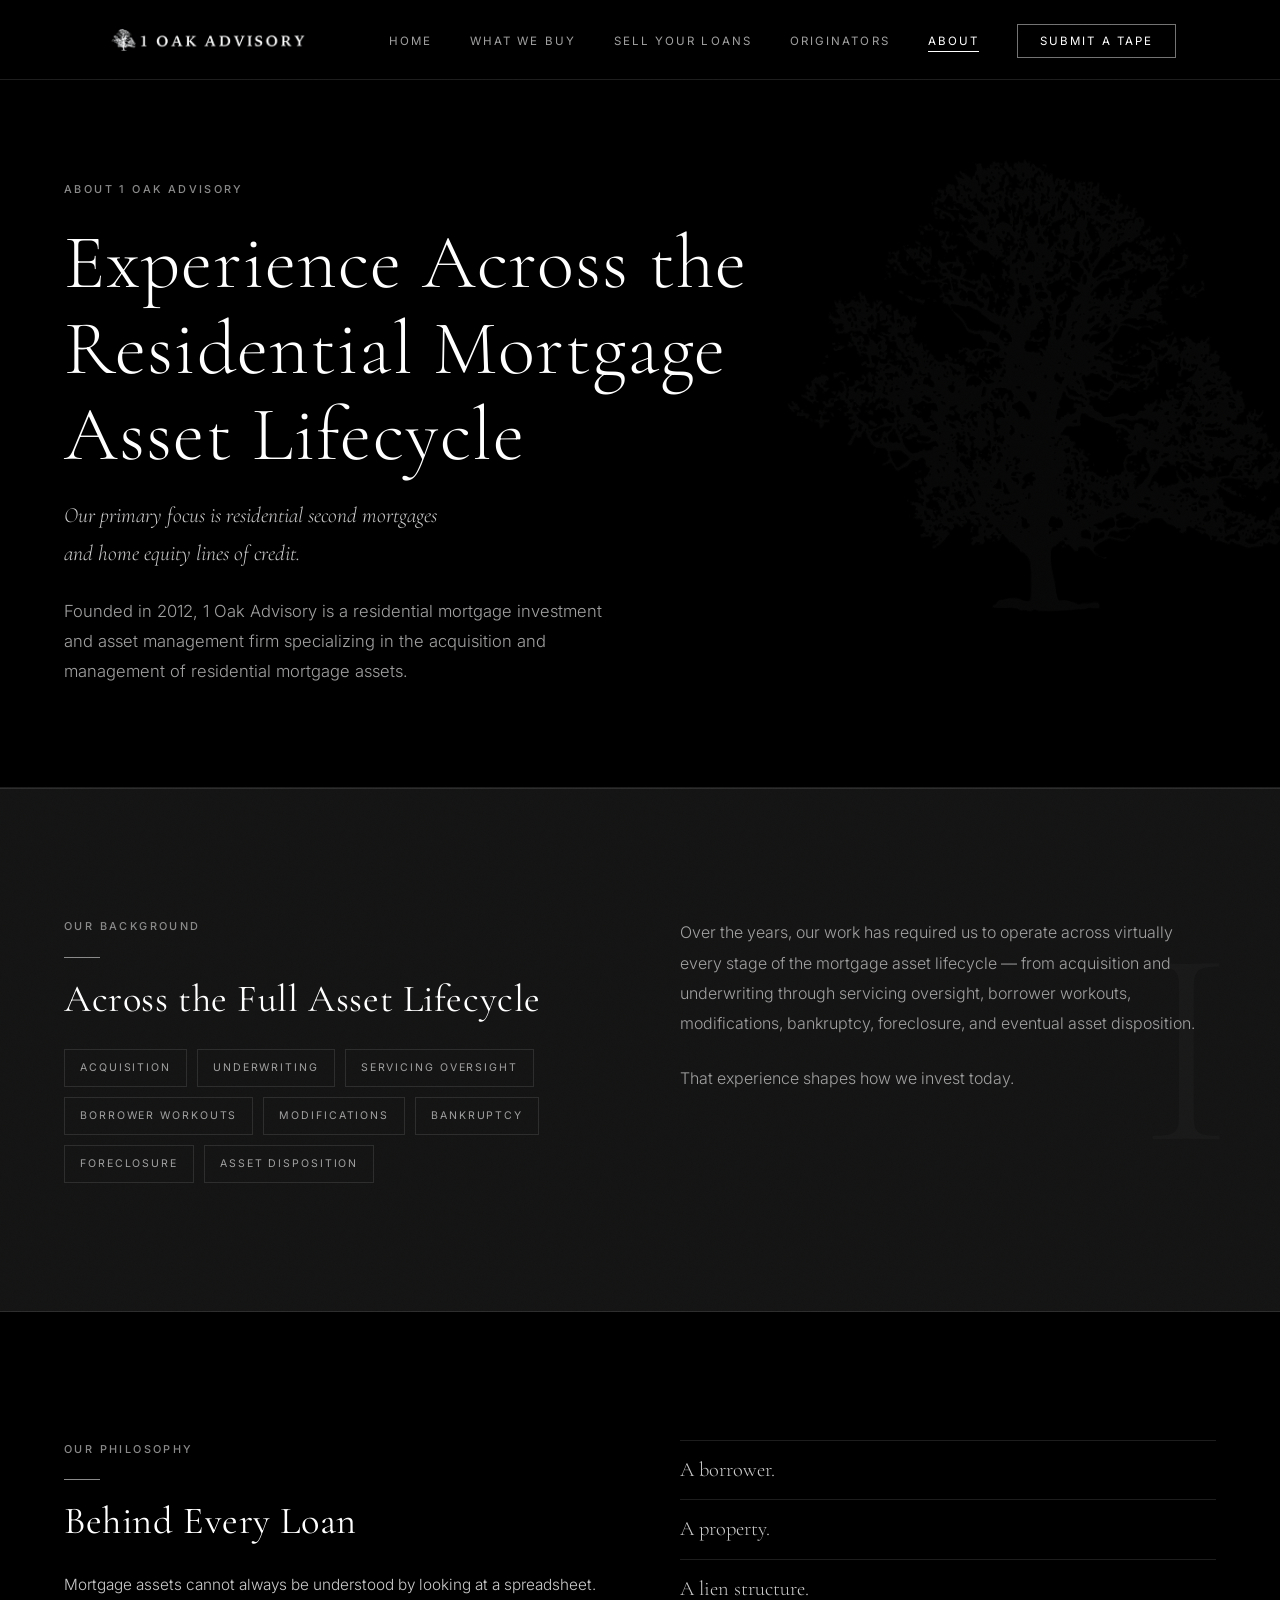
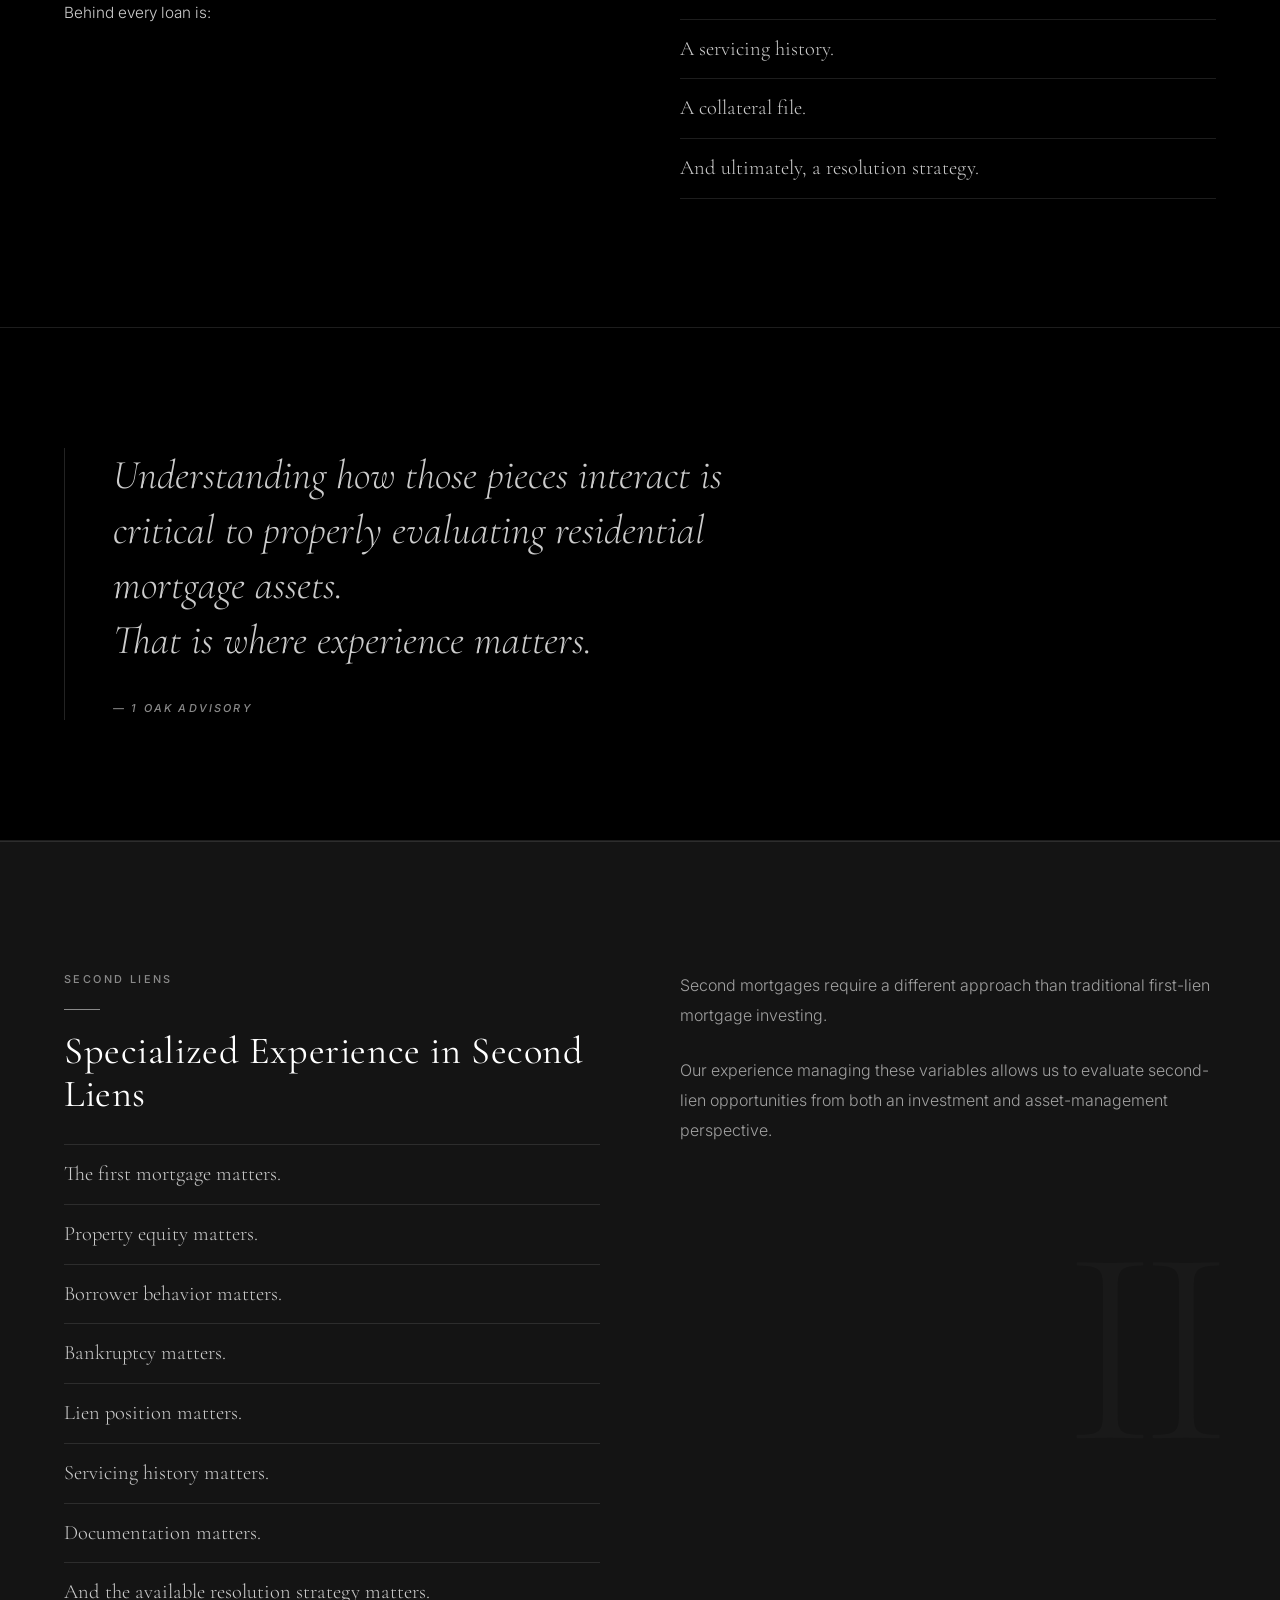
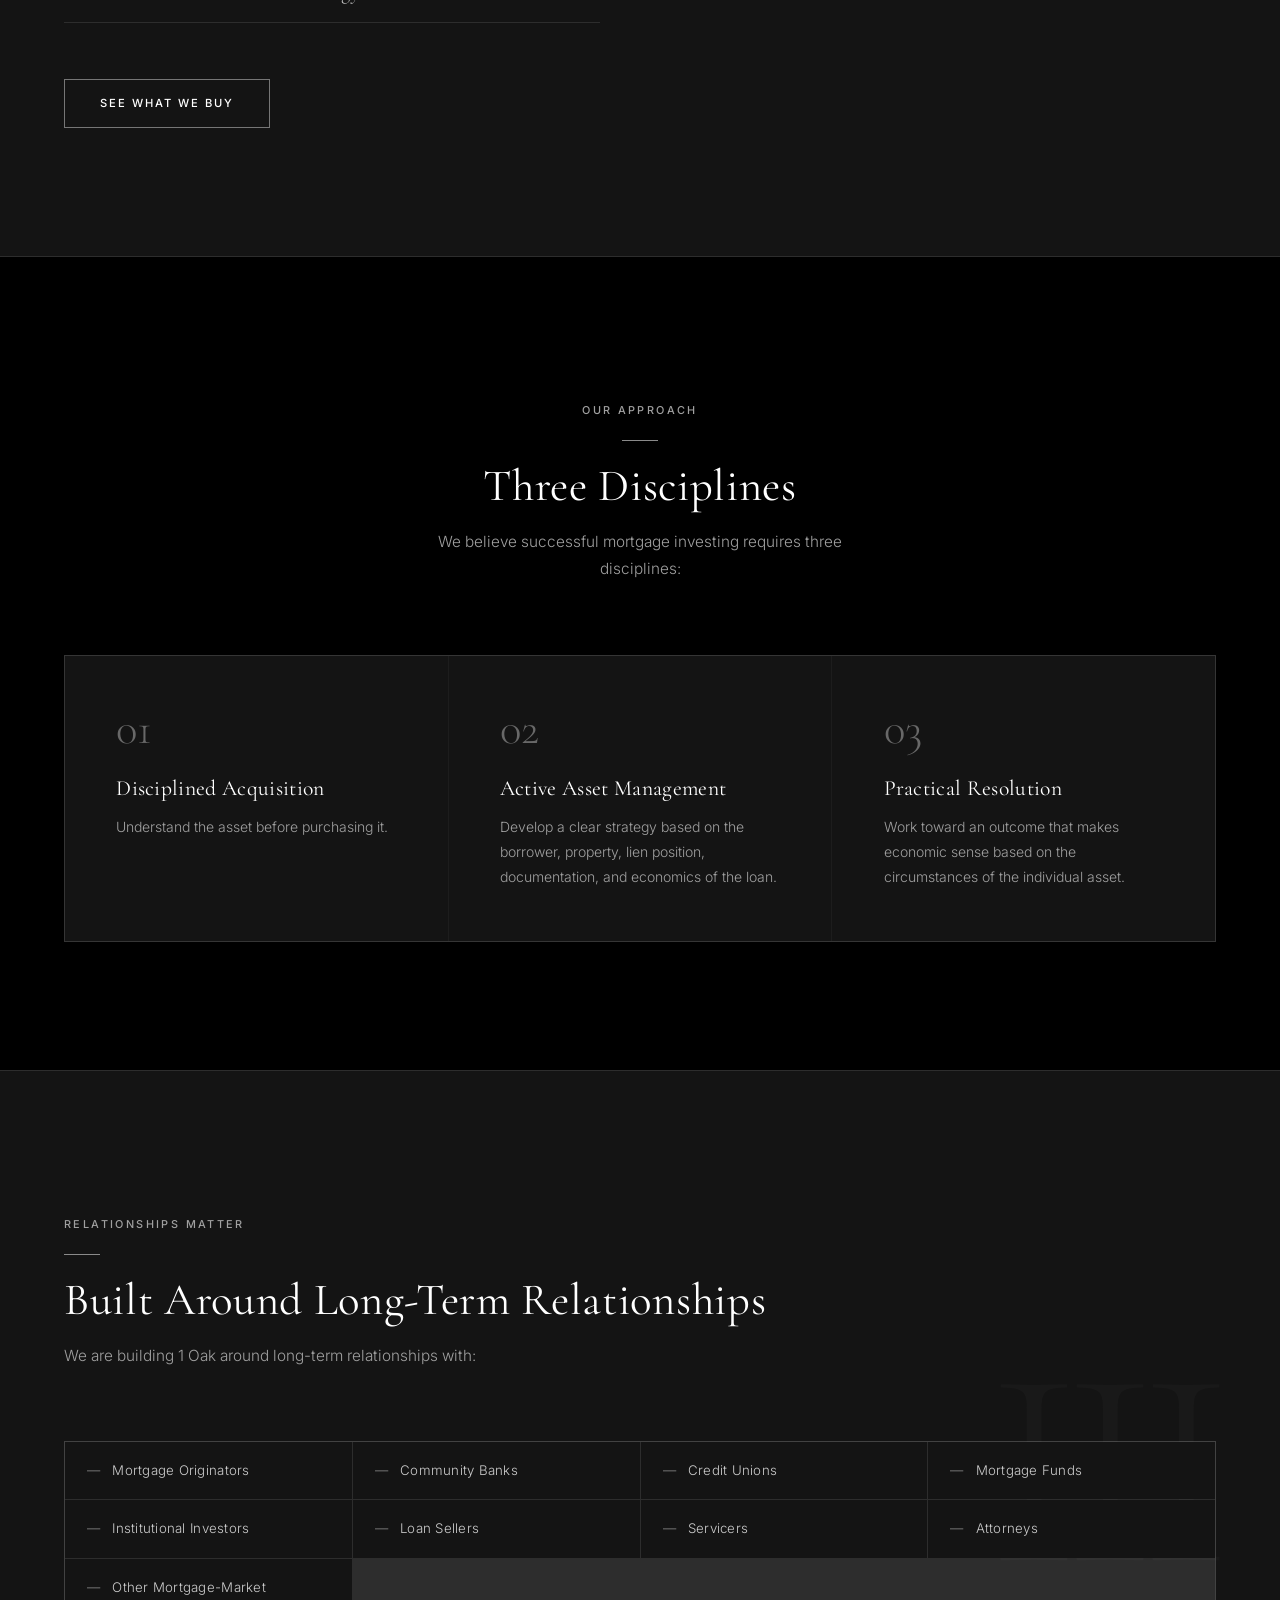
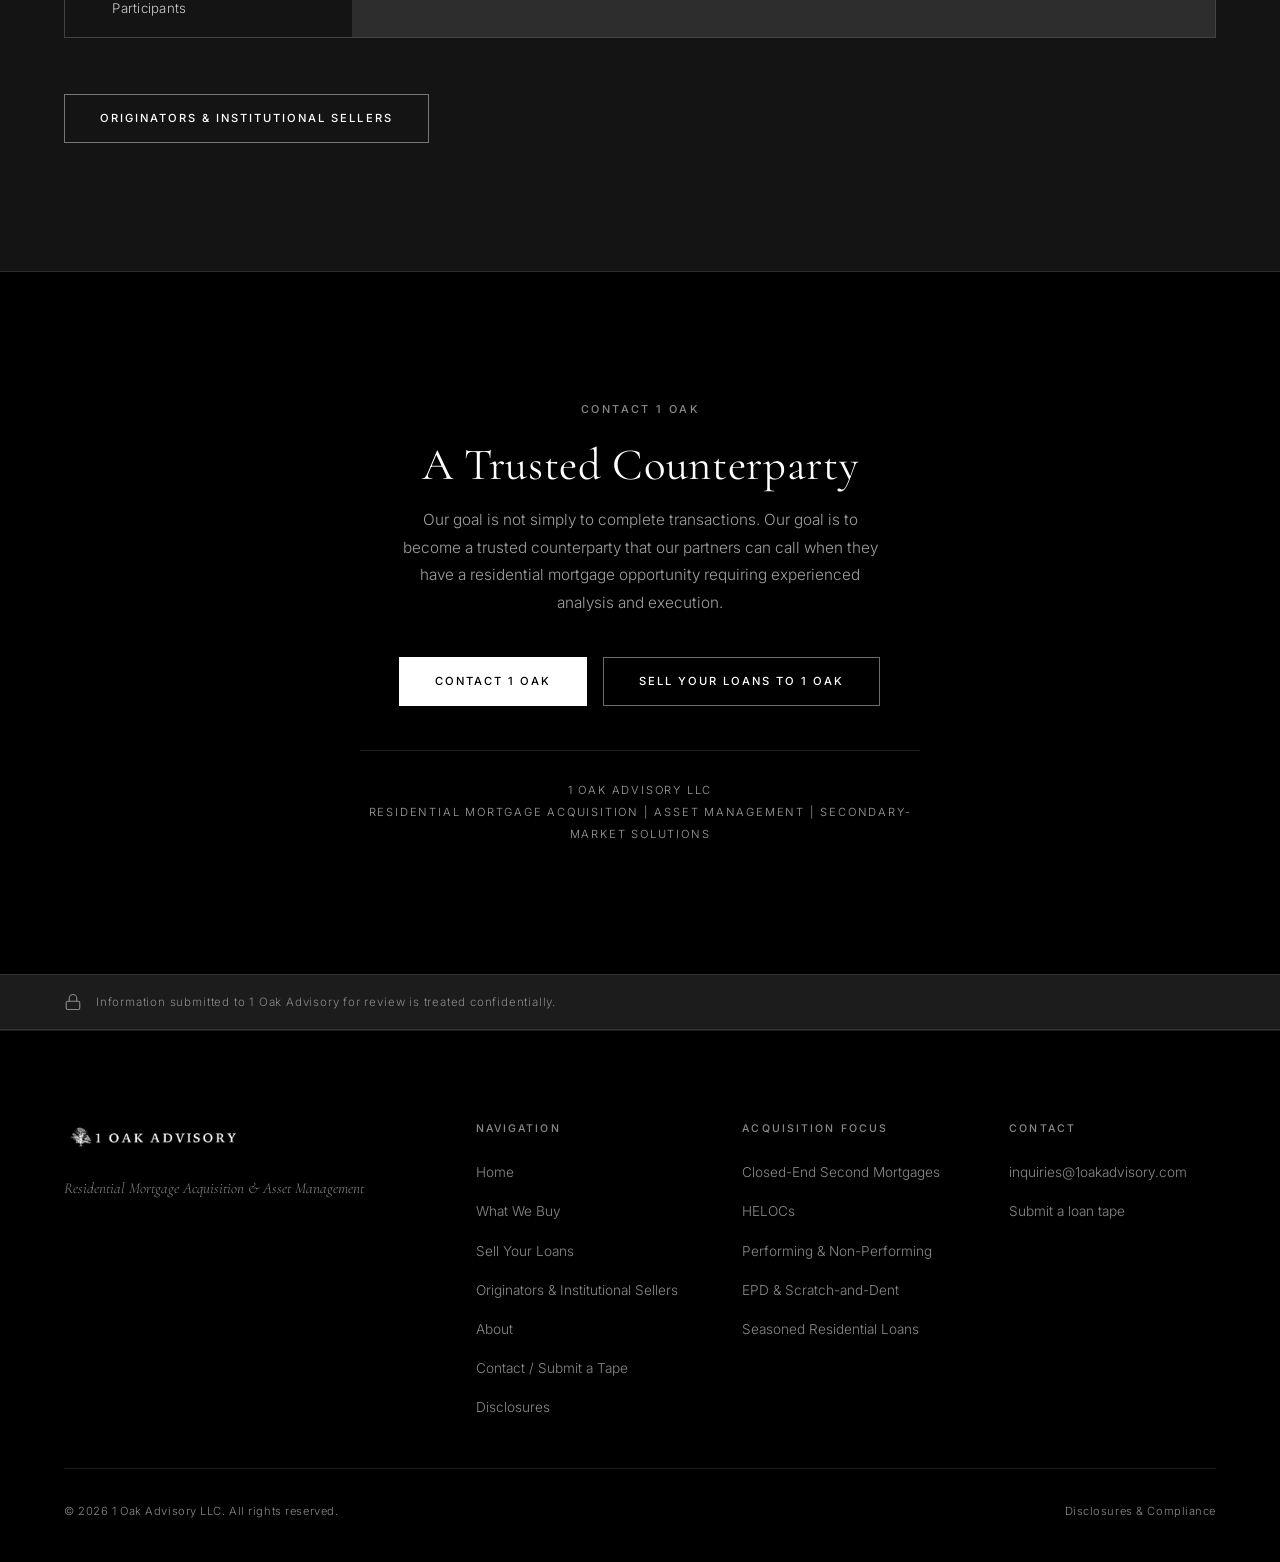
==== commit 9ca25afd: "Rebuild site on client content: second-lien / HELOC acquisition The original build described 1 Oak A" ====
--- a/about.html
+++ b/about.html
@@ -3,12 +3,39 @@
 <head>
   <meta charset="UTF-8">
   <meta name="viewport" content="width=device-width, initial-scale=1.0">
-  <meta name="description" content="About 1 Oak Advisory — A specialized advisory firm serving banks and credit unions in the disciplined execution of complex asset transactions.">
-  <title>About — 1 Oak Advisory</title>
+  <meta name="description" content="Founded in 2012, 1 Oak Advisory is a residential mortgage investment and asset management firm specializing in the acquisition and management of residential mortgage assets, with a primary focus on second mortgages and HELOCs.">
+  <title>About — Residential Mortgage Investment &amp; Asset Management | 1 Oak Advisory</title>
   <link rel="icon" type="image/png" href="assets/IMG_7956.PNG">
+  <link rel="canonical" href="https://www.1oakadvisory.com/about.html">
+  <meta property="og:url" content="https://www.1oakadvisory.com/about.html">
+  <meta property="og:site_name" content="1 Oak Advisory">
+  <meta property="og:type" content="website">
+  <meta property="og:title" content="About 1 Oak Advisory — Residential Mortgage Investment &amp; Asset Management">
+  <meta property="og:description" content="Experience across the residential mortgage asset lifecycle — acquisition and underwriting through servicing oversight, borrower workouts, bankruptcy, foreclosure, and disposition.">
+  <meta property="og:image" content="https://www.1oakadvisory.com/assets/og.png">
+  <meta name="twitter:card" content="summary_large_image">
+  <meta name="twitter:title" content="About 1 Oak Advisory — Residential Mortgage Investment &amp; Asset Management">
+  <meta name="twitter:description" content="Experience across the residential mortgage asset lifecycle — acquisition and underwriting through servicing oversight, borrower workouts, bankruptcy, foreclosure, and disposition.">
+  <meta name="twitter:image" content="https://www.1oakadvisory.com/assets/og.png">
   <link rel="stylesheet" href="css/styles.css">
+  <noscript>
+    <style>
+      /* Entrance animations are JS-gated; without JS, show everything. */
+      .fade-in, .hero__eyebrow, .hero__title, .hero__body, .hero__actions, .hero__kicker,
+      .page-hero .label, .page-hero__title, .page-hero__body, .page-hero__kicker
+        { opacity: 1 !important; transform: none !important; }
+      .page-transition { display: none !important; }
+      /* The custom cursor is JS-positioned; give the native pointer back. */
+      .cursor-ring, .cursor-dot { display: none !important; }
+      * { cursor: auto !important; }
+      a, button, label, summary, [role="button"] { cursor: pointer !important; }
+      input, textarea, select { cursor: auto !important; }
+    </style>
+  </noscript>
 </head>
 <body>
+
+  <a class="skip-link" href="#main">Skip to content</a>
 
   <!-- Page Transition Overlay -->
   <div class="page-transition" aria-hidden="true" role="presentation"></div>
@@ -28,50 +55,87 @@
       </a>
       <ul class="nav__links">
         <li><a href="index.html">Home</a></li>
+        <li><a href="what-we-buy.html">What We Buy</a></li>
+        <li><a href="sell-your-loans.html">Sell Your Loans</a></li>
+        <li><a href="originators.html">Originators</a></li>
         <li><a href="about.html" class="active">About</a></li>
-        <li><a href="services.html">Services</a></li>
-        <li><a href="disclosures.html">Disclosures</a></li>
-        <li><a href="contact.html" class="nav__cta">Contact</a></li>
+        <li><a href="contact.html" class="nav__cta">Submit a Tape</a></li>
       </ul>
-      <button class="nav__hamburger" aria-label="Open menu" aria-expanded="false">
+      <button class="nav__hamburger" type="button" aria-label="Open menu" aria-expanded="false" aria-controls="mobile-menu">
         <span></span><span></span><span></span>
       </button>
     </div>
   </nav>
 
-  <nav class="nav__mobile" aria-label="Mobile navigation">
+  <!-- Mobile Menu -->
+  <nav class="nav__mobile" id="mobile-menu" aria-label="Mobile navigation">
     <ul>
       <li><a href="index.html">Home</a></li>
+      <li><a href="what-we-buy.html">What We Buy</a></li>
+      <li><a href="sell-your-loans.html">Sell Your Loans</a></li>
+      <li><a href="originators.html">Originators &amp; Institutional Sellers</a></li>
       <li><a href="about.html">About</a></li>
-      <li><a href="services.html">Services</a></li>
-      <li><a href="disclosures.html">Disclosures</a></li>
-      <li><a href="contact.html">Contact</a></li>
+      <li><a href="contact.html">Submit a Tape</a></li>
     </ul>
   </nav>
+
+  <main id="main" tabindex="-1">
 
   <!-- Page Hero -->
   <div class="page-hero">
     <div class="page-hero__inner">
-      <p class="label">The Firm</p>
-      <h1 class="page-hero__title">A Trusted Partner for Complex Asset Transactions</h1>
-      <p class="page-hero__body">1 Oak Advisory was established to serve a singular purpose: to provide financial institutions with the disciplined expertise required to maximize recovery at every stage of an asset transaction.</p>
+      <p class="label">About 1 Oak Advisory</p>
+      <h1 class="page-hero__title">Experience Across the Residential Mortgage Asset Lifecycle</h1>
+      <p class="page-hero__kicker">Our primary focus is residential second mortgages and home equity lines of credit.</p>
+      <p class="page-hero__body">Founded in 2012, 1 Oak Advisory is a residential mortgage investment and asset management firm specializing in the acquisition and management of residential mortgage assets.</p>
     </div>
   </div>
 
-  <!-- Philosophy -->
-  <section class="section section--dark section--watermark" data-watermark="I">
+  <!-- Our Background -->
+  <section class="section section--charcoal section--watermark" data-watermark="I">
+    <div class="container">
+      <div class="two-col fade-in">
+        <div>
+          <p class="label">Our Background</p>
+          <div class="divider"></div>
+          <h2 class="two-col__title">Across the Full Asset Lifecycle</h2>
+          <ul class="lifecycle">
+            <li>Acquisition</li>
+            <li>Underwriting</li>
+            <li>Servicing Oversight</li>
+            <li>Borrower Workouts</li>
+            <li>Modifications</li>
+            <li>Bankruptcy</li>
+            <li>Foreclosure</li>
+            <li>Asset Disposition</li>
+          </ul>
+        </div>
+        <div class="about-text">
+          <p>Over the years, our work has required us to operate across virtually every stage of the mortgage asset lifecycle — from acquisition and underwriting through servicing oversight, borrower workouts, modifications, bankruptcy, foreclosure, and eventual asset disposition.</p>
+          <p>That experience shapes how we invest today.</p>
+        </div>
+      </div>
+    </div>
+  </section>
+
+  <!-- Our Philosophy -->
+  <section class="section section--dark">
     <div class="container">
       <div class="two-col fade-in">
         <div>
           <p class="label">Our Philosophy</p>
           <div class="divider"></div>
-          <h2 style="font-size:clamp(1.6rem,3vw,2.4rem);color:var(--white);margin-bottom:32px;">The Discipline Behind Every Transaction</h2>
-        </div>
-        <div class="about-text">
-          <p>1 Oak Advisory operates at the intersection of financial analysis, market intelligence, and transactional execution — three disciplines that must function in unison to deliver institutional-grade outcomes. We are not a servicer. We are not a property manager. We are a specialized advisory firm engaged at the most consequential moments in an asset's lifecycle.</p>
-          <p>We partner exclusively with banks and credit unions because their mandates demand a level of rigor, confidentiality, and accountability that general-market advisors are rarely structured to provide. Every engagement we accept is governed by a formal confidentiality agreement, a defined scope of work, and a clear measure of success.</p>
-          <p>When an institution engages 1 Oak Advisory, they receive a partner whose interests are fully aligned with their own. We represent the financial institution — and only the financial institution. There is no conflict of interest, no dual representation, and no ambiguity about whose outcomes we are optimizing.</p>
-        </div>
+          <h2 class="two-col__title">Behind Every Loan</h2>
+          <p>Mortgage assets cannot always be understood by looking at a spreadsheet. Behind every loan is:</p>
+        </div>
+        <ul class="tenets">
+          <li>A borrower.</li>
+          <li>A property.</li>
+          <li>A lien structure.</li>
+          <li>A servicing history.</li>
+          <li>A collateral file.</li>
+          <li>And ultimately, a resolution strategy.</li>
+        </ul>
       </div>
     </div>
   </section>
@@ -80,108 +144,118 @@
   <section class="statement">
     <div class="container">
       <blockquote class="statement__inner fade-in">
-        <p class="statement__quote">We do not manage your institution.<br>We are engaged to protect it.</p>
+        <p class="statement__quote">Understanding how those pieces interact is critical to properly evaluating residential mortgage assets.<br>That is where experience matters.</p>
         <cite class="statement__attr">— 1 Oak Advisory</cite>
       </blockquote>
     </div>
   </section>
 
-  <!-- Approach Pillars -->
+  <!-- Specialized Experience in Second Liens -->
   <section class="section section--charcoal section--watermark" data-watermark="II">
     <div class="container">
-      <div class="section__header fade-in">
-        <p class="label">How We Work</p>
-        <div class="divider"></div>
-        <h2>Our Approach</h2>
-      </div>
+      <div class="two-col fade-in">
+        <div>
+          <p class="label">Second Liens</p>
+          <div class="divider"></div>
+          <h2 class="two-col__title">Specialized Experience in Second Liens</h2>
+          <ul class="tenets">
+            <li>The first mortgage matters.</li>
+            <li>Property equity matters.</li>
+            <li>Borrower behavior matters.</li>
+            <li>Bankruptcy matters.</li>
+            <li>Lien position matters.</li>
+            <li>Servicing history matters.</li>
+            <li>Documentation matters.</li>
+            <li>And the available resolution strategy matters.</li>
+          </ul>
+        </div>
+        <div class="about-text">
+          <p>Second mortgages require a different approach than traditional first-lien mortgage investing.</p>
+          <p>Our experience managing these variables allows us to evaluate second-lien opportunities from both an investment and asset-management perspective.</p>
+        </div>
+      </div>
+
+      <div class="section__actions fade-in">
+        <a href="what-we-buy.html" class="btn btn--outline">See What We Buy</a>
+      </div>
+    </div>
+  </section>
+
+  <!-- Our Approach -->
+  <section class="section section--dark">
+    <div class="container">
+      <div class="section__header section__header--center fade-in">
+        <p class="label">Our Approach</p>
+        <div class="divider divider--center"></div>
+        <h2>Three Disciplines</h2>
+        <p>We believe successful mortgage investing requires three disciplines:</p>
+      </div>
+
       <div class="pillars">
         <div class="pillar">
           <div class="pillar__number">01</div>
-          <div class="pillar__title">Rigor</div>
-          <p class="pillar__body">Every valuation, analysis, and recommendation is grounded in current market data and institutional methodology. We do not provide estimates — we provide defensible conclusions supported by evidence.</p>
+          <h3 class="pillar__title">Disciplined Acquisition</h3>
+          <p class="pillar__body">Understand the asset before purchasing it.</p>
         </div>
         <div class="pillar">
           <div class="pillar__number">02</div>
-          <div class="pillar__title">Discretion</div>
-          <p class="pillar__body">Confidentiality is not a formality at 1 Oak Advisory — it is the foundation of every engagement. All parties execute binding agreements prior to the review of any asset detail or portfolio information.</p>
+          <h3 class="pillar__title">Active Asset Management</h3>
+          <p class="pillar__body">Develop a clear strategy based on the borrower, property, lien position, documentation, and economics of the loan.</p>
         </div>
         <div class="pillar">
           <div class="pillar__number">03</div>
-          <div class="pillar__title">Alignment</div>
-          <p class="pillar__body">We are engaged exclusively on behalf of the financial institution. Our success is measured by yours. There is no divided loyalty and no ambiguity about whose interests we represent.</p>
-        </div>
-      </div>
-    </div>
-  </section>
-
-  <!-- Who We Serve -->
+          <h3 class="pillar__title">Practical Resolution</h3>
+          <p class="pillar__body">Work toward an outcome that makes economic sense based on the circumstances of the individual asset.</p>
+        </div>
+      </div>
+    </div>
+  </section>
+
+  <!-- Relationships Matter -->
+  <section class="section section--charcoal section--watermark" data-watermark="III">
+    <div class="container">
+      <div class="section__header fade-in">
+        <p class="label">Relationships Matter</p>
+        <div class="divider"></div>
+        <h2>Built Around Long-Term Relationships</h2>
+        <p>We are building 1 Oak around long-term relationships with:</p>
+      </div>
+
+      <ul class="spec-list spec-list--charcoal fade-in">
+        <li>Mortgage Originators</li>
+        <li>Community Banks</li>
+        <li>Credit Unions</li>
+        <li>Mortgage Funds</li>
+        <li>Institutional Investors</li>
+        <li>Loan Sellers</li>
+        <li>Servicers</li>
+        <li>Attorneys</li>
+        <li>Other Mortgage-Market Participants</li>
+      </ul>
+
+      <div class="section__actions fade-in">
+        <a href="originators.html" class="btn btn--outline">Originators &amp; Institutional Sellers</a>
+      </div>
+    </div>
+  </section>
+
+  <!-- CTA -->
   <section class="section section--dark">
     <div class="container">
-      <div class="section__header section__header--center fade-in">
-        <p class="label">Our Clients</p>
-        <div class="divider divider--center"></div>
-        <h2>Exclusively Serving Financial Institutions</h2>
-        <p style="max-width:52ch;margin:16px auto 0;">1 Oak Advisory works with a focused client base to ensure every engagement receives the depth of attention and expertise it demands.</p>
-      </div>
-      <div class="services-grid fade-in" style="max-width:760px;margin:0 auto;grid-template-columns:repeat(2,1fr);">
-        <div class="service-card">
-          <div class="service-card__line"></div>
-          <div class="service-card__title">Commercial Banks</div>
-          <p class="service-card__body">Regional and community banks with performing and non-performing loan portfolios, REO holdings, or distressed asset exposure requiring expert advisory support.</p>
-        </div>
-        <div class="service-card">
-          <div class="service-card__line"></div>
-          <div class="service-card__title">Credit Unions</div>
-          <p class="service-card__body">Credit unions seeking institutional-grade advisory for asset sales, portfolio optimization, and distressed resolution — handled with the discretion their members expect.</p>
-        </div>
-      </div>
-    </div>
-  </section>
-
-  <!-- Engagement Process -->
-  <section class="section section--charcoal section--watermark" data-watermark="III">
-    <div class="container">
-      <div class="section__header fade-in">
-        <p class="label">Engagement Process</p>
-        <div class="divider"></div>
-        <h2>From First Contact to Final Closing</h2>
-      </div>
-      <div class="pillars pillars--4">
-        <div class="pillar">
-          <div class="pillar__number">01</div>
-          <div class="pillar__title">Initial Consultation</div>
-          <p class="pillar__body">A confidential introductory call to understand your institution's situation, objectives, and timeline.</p>
-        </div>
-        <div class="pillar">
-          <div class="pillar__number">02</div>
-          <div class="pillar__title">Confidentiality Agreement</div>
-          <p class="pillar__body">Execution of a binding NDA before any asset data, portfolio detail, or financial information is exchanged.</p>
-        </div>
-        <div class="pillar">
-          <div class="pillar__number">03</div>
-          <div class="pillar__title">Analysis &amp; Positioning</div>
-          <p class="pillar__body">Comprehensive asset review, valuation, and positioning strategy designed to maximize recovery on your timeline.</p>
-        </div>
-        <div class="pillar">
-          <div class="pillar__number">04</div>
-          <div class="pillar__title">Execution &amp; Close</div>
-          <p class="pillar__body">Managed transaction process from buyer introduction through final closing, with complete documentation support.</p>
-        </div>
-      </div>
-    </div>
-  </section>
-
-  <!-- CTA -->
-  <section class="section section--dark" style="text-align:center;padding-top:clamp(64px,8vw,100px);padding-bottom:clamp(64px,8vw,100px);">
-    <div class="container">
-      <div class="fade-in">
-        <p class="label" style="margin-bottom:20px;">Begin the Conversation</p>
-        <h2 style="font-size:clamp(1.8rem,3.5vw,3rem);color:var(--white);margin-bottom:16px;max-width:24ch;margin-left:auto;margin-right:auto;">Ready to Maximize Recovery on Your Assets?</h2>
-        <p style="max-width:50ch;margin:0 auto 40px;color:var(--silver);">Contact 1 Oak Advisory to schedule a confidential consultation. All engagements begin with a confidentiality agreement.</p>
-        <a href="contact.html" class="btn btn--primary">Schedule a Consultation</a>
-      </div>
-    </div>
-  </section>
+      <div class="cta fade-in">
+        <p class="label">Contact 1 Oak</p>
+        <h2>A Trusted Counterparty</h2>
+        <p>Our goal is not simply to complete transactions. Our goal is to become a trusted counterparty that our partners can call when they have a residential mortgage opportunity requiring experienced analysis and execution.</p>
+        <div class="section__actions section__actions--center">
+          <a href="contact.html" class="btn btn--primary">Contact 1 Oak</a>
+          <a href="sell-your-loans.html" class="btn btn--outline">Sell Your Loans to 1 Oak</a>
+        </div>
+        <p class="cta__signature">1 Oak Advisory LLC<br>Residential Mortgage Acquisition | Asset Management | Secondary-Market Solutions</p>
+      </div>
+    </div>
+  </section>
+
+  </main>
 
   <!-- Confidentiality Bar -->
   <div class="conf-bar">
@@ -190,7 +264,7 @@
         <rect x="3" y="11" width="18" height="11" rx="2"/>
         <path d="M7 11V7a5 5 0 0 1 10 0v4"/>
       </svg>
-      <p class="conf-bar__text">Confidentiality agreements required prior to asset review. All inquiries are handled with strict professional discretion.</p>
+      <p class="conf-bar__text">Information submitted to 1 Oak Advisory for review is treated confidentially.</p>
     </div>
   </div>
 
@@ -200,29 +274,41 @@
       <div class="footer__top">
         <div class="footer__brand">
           <img src="assets/IMG_6335.jpg" alt="1 Oak Advisory">
-          <p class="footer__tagline">Structured Expertise. Decisive Execution.</p>
+          <p class="footer__tagline">Residential Mortgage Acquisition &amp; Asset Management</p>
         </div>
         <div>
           <p class="footer__col-title">Navigation</p>
           <ul class="footer__links">
             <li><a href="index.html">Home</a></li>
+            <li><a href="what-we-buy.html">What We Buy</a></li>
+            <li><a href="sell-your-loans.html">Sell Your Loans</a></li>
+            <li><a href="originators.html">Originators &amp; Institutional Sellers</a></li>
             <li><a href="about.html">About</a></li>
-            <li><a href="services.html">Services</a></li>
-            <li><a href="contact.html">Contact</a></li>
+            <li><a href="contact.html">Contact / Submit a Tape</a></li>
             <li><a href="disclosures.html">Disclosures</a></li>
           </ul>
         </div>
         <div>
+          <p class="footer__col-title">Acquisition Focus</p>
+          <ul class="footer__links">
+            <li><span>Closed-End Second Mortgages</span></li>
+            <li><span>HELOCs</span></li>
+            <li><span>Performing &amp; Non-Performing</span></li>
+            <li><span>EPD &amp; Scratch-and-Dent</span></li>
+            <li><span>Seasoned Residential Loans</span></li>
+          </ul>
+        </div>
+        <div>
           <p class="footer__col-title">Contact</p>
+          <!-- TODO (client): add the real phone number and office address here when confirmed. -->
           <ul class="footer__links">
             <li><a href="mailto:inquiries@1oakadvisory.com">inquiries@1oakadvisory.com</a></li>
-            <li><a href="tel:+12125550100">+1 (212) 555-0100</a></li>
-            <li><span>100 Financial District Blvd<br>Suite 900<br>New York, NY 10005</span></li>
+            <li><a href="contact.html">Submit a loan tape</a></li>
           </ul>
         </div>
       </div>
       <div class="footer__bottom">
-        <p class="footer__copy">&copy; 2025 1 Oak Advisory. All rights reserved.</p>
+        <p class="footer__copy">&copy; 2026 1 Oak Advisory LLC. All rights reserved.</p>
         <p class="footer__legal"><a href="disclosures.html">Disclosures &amp; Compliance</a></p>
       </div>
     </div>
--- a/css/styles.css
+++ b/css/styles.css
@@ -62,10 +62,11 @@
   --white:         #ffffff;
   --silver:        #a0a0a0;
   --silver-light:  #cccccc;
-  --silver-dark:   #606060;
+  --silver-dark:   #8a8a8a;
 
   --border-color:  rgba(160, 160, 160, 0.18);
   --border:        1px solid var(--border-color);
+  --field-border:  rgba(160, 160, 160, 0.62);
 
   --serif:   'Cormorant Garamond', Georgia, 'Times New Roman', serif;
   --sans:    'Inter', system-ui, -apple-system, sans-serif;
@@ -157,6 +158,7 @@
   z-index: 9998;
   pointer-events: none;
   will-change: transform;
+  transform: translateY(-105%);
 }
 
 /* ---------- Scroll Progress ---------- */
@@ -278,7 +280,7 @@
 
 .nav__cta {
   color: var(--white) !important;
-  border: 1px solid rgba(160, 160, 160, 0.35) !important;
+  border: 1px solid rgba(255, 255, 255, 0.45) !important;
   padding: 9px 22px !important;
   transition: background 0.22s ease, border-color 0.22s ease, color 0.22s ease !important;
 }
@@ -374,7 +376,7 @@
   background: transparent;
   color: var(--white);
   padding: 14px 35px;
-  border: 1px solid rgba(255, 255, 255, 0.28);
+  border: 1px solid rgba(255, 255, 255, 0.42);
   transition: border-color 0.22s ease, background 0.22s ease, transform 0.5s var(--ease-out);
 }
 
@@ -390,6 +392,8 @@
   align-items: center;
   background: var(--black);
   padding-top: var(--nav-h);
+  padding-left: var(--pad-x);
+  padding-right: var(--pad-x);
   position: relative;
   overflow: hidden;
 }
@@ -447,7 +451,7 @@
   max-width: var(--max-w);
   width: 100%;
   margin: 0 auto;
-  padding: var(--section-py) var(--pad-x);
+  padding: var(--section-py) 0;
   position: relative;
   z-index: 1;
 }
@@ -627,7 +631,7 @@
   font-family: var(--serif);
   font-size: 2.8rem;
   font-weight: 300;
-  color: rgba(96, 96, 96, 0.4);
+  color: rgba(160, 160, 160, 0.6);
   margin-bottom: 24px;
   line-height: 1;
 }
@@ -831,12 +835,6 @@
   gap: 28px;
 }
 
-.form-row {
-  display: grid;
-  grid-template-columns: 1fr 1fr;
-  gap: 28px;
-}
-
 .form-group {
   display: flex;
   flex-direction: column;
@@ -849,14 +847,14 @@
   font-weight: 500;
   letter-spacing: 0.2em;
   text-transform: uppercase;
-  color: var(--silver-dark);
+  color: var(--silver);
 }
 
 .form-group input,
 .form-group textarea {
   background: transparent;
   border: none;
-  border-bottom: 1px solid var(--border-color);
+  border-bottom: 1px solid var(--field-border);
   color: var(--white);
   font-family: var(--sans);
   font-size: 0.9rem;
@@ -868,7 +866,7 @@
 }
 
 .form-group input::placeholder,
-.form-group textarea::placeholder { color: rgba(96,96,96,0.6); }
+.form-group textarea::placeholder { color: var(--silver-dark); }
 
 .form-group input:focus,
 .form-group textarea:focus { border-bottom-color: var(--silver); }
@@ -911,7 +909,7 @@
 
 .contact-note p {
   font-size: 0.78rem;
-  color: var(--silver-dark);
+  color: var(--silver);
   line-height: 1.7;
 }
 
@@ -989,6 +987,7 @@
 /* ---------- Disclosures ---------- */
 .disclosure-content { max-width: 760px; }
 
+.disclosure-content h2,
 .disclosure-content h3 {
   font-family: var(--serif);
   font-size: 1.4rem;
@@ -998,6 +997,7 @@
   margin-bottom: 16px;
 }
 
+.disclosure-content h2:first-child,
 .disclosure-content h3:first-child { margin-top: 0; }
 
 .disclosure-content p {
@@ -1062,7 +1062,6 @@
   .two-col               { grid-template-columns: 1fr; gap: 40px; }
 
   .contact-grid          { grid-template-columns: 1fr; gap: 56px; }
-  .form-row              { grid-template-columns: 1fr; }
 
   .footer__top           { grid-template-columns: 1fr; gap: 36px; }
   .footer__brand         { grid-column: auto; }
@@ -1096,3 +1095,630 @@
   .page-hero__title,
   .page-hero__body { opacity: 1 !important; transform: none !important; }
 }
+
+/* ==========================================================================
+   Acquisition Site Components
+   Added for the residential second-mortgage / HELOC acquisition content.
+   ========================================================================== */
+
+/* ---------- Hero: compact title + kicker ---------- */
+.hero__title--compact {
+  font-size: clamp(2.2rem, 5.2vw, 4.6rem);
+  max-width: 19ch;
+  margin-bottom: 20px;
+}
+
+@media (max-width: 480px) {
+  .hero__title--compact { font-size: clamp(2rem, 9vw, 2.8rem); }
+}
+
+.hero__kicker {
+  font-family: var(--serif);
+  font-style: italic;
+  font-size: clamp(1.05rem, 1.9vw, 1.5rem);
+  color: var(--silver-light);
+  max-width: 40ch;
+  margin-bottom: 28px;
+  line-height: 1.45;
+  opacity: 0;
+  transform: translateY(22px);
+}
+
+body.page-loaded .hero__kicker {
+  opacity: 1;
+  transform: none;
+  transition: opacity .9s ease .38s, transform .9s var(--ease-out) .38s;
+}
+
+/* Page hero kicker (inner pages) */
+.page-hero__kicker {
+  font-family: var(--serif);
+  font-style: italic;
+  font-size: clamp(1rem, 1.7vw, 1.35rem);
+  color: var(--silver-light);
+  margin-top: 18px;
+  max-width: 44ch;
+  opacity: 0;
+  transform: translateY(22px);
+}
+
+body.page-loaded .page-hero__kicker {
+  opacity: 1;
+  transform: none;
+  transition: opacity .9s ease .31s, transform .9s var(--ease-out) .31s;
+}
+
+/* ---------- Spec List — asset types, document checklists ---------- */
+.spec-list {
+  display: grid;
+  grid-template-columns: repeat(auto-fill, minmax(238px, 1fr));
+  gap: 1px;
+  background: var(--border-color);
+  border: var(--border);
+  list-style: none;
+}
+
+.spec-list li {
+  background: var(--black);
+  padding: 18px 22px;
+  font-family: var(--sans);
+  font-size: 0.83rem;
+  font-weight: 300;
+  color: var(--silver-light);
+  line-height: 1.6;
+  letter-spacing: 0.02em;
+  display: flex;
+  gap: 12px;
+  align-items: baseline;
+  transition: background 0.22s ease, color 0.22s ease;
+}
+
+.spec-list li::before {
+  content: '—';
+  color: var(--silver-dark);
+  flex-shrink: 0;
+}
+
+.spec-list li:hover { background: var(--charcoal); color: var(--white); }
+
+.spec-list--charcoal li { background: var(--charcoal); }
+.spec-list--charcoal li:hover { background: #1e1e1e; }
+
+.spec-list--tight { grid-template-columns: repeat(auto-fill, minmax(190px, 1fr)); }
+
+/* ---------- Tenets — declarative single-line statements ---------- */
+.tenets {
+  list-style: none;
+  display: flex;
+  flex-direction: column;
+  border-top: 1px solid var(--border-color);
+}
+
+.tenets li {
+  font-family: var(--serif);
+  font-size: clamp(1.02rem, 1.6vw, 1.3rem);
+  color: var(--silver-light);
+  padding: 15px 0;
+  border-bottom: 1px solid var(--border-color);
+  line-height: 1.4;
+}
+
+/* ---------- Process — numbered acquisition steps ---------- */
+.process {
+  display: flex;
+  flex-direction: column;
+  gap: 1px;
+  background: var(--border-color);
+  border: var(--border);
+}
+
+.process__step {
+  background: var(--black);
+  padding: clamp(28px, 3.6vw, 48px);
+  display: grid;
+  grid-template-columns: 90px 1fr;
+  gap: clamp(12px, 3vw, 40px);
+  transition: background 0.22s ease;
+}
+
+.process__step:hover { background: var(--charcoal); }
+
+.process__num {
+  font-family: var(--serif);
+  font-size: clamp(2rem, 3vw, 2.8rem);
+  font-weight: 300;
+  color: rgba(160, 160, 160, 0.6);
+  line-height: 1;
+}
+
+.process__title {
+  font-family: var(--serif);
+  font-size: clamp(1.15rem, 2vw, 1.45rem);
+  font-weight: 400;
+  color: var(--white);
+  margin-bottom: 14px;
+}
+
+.process__body {
+  font-size: 0.875rem;
+  color: var(--silver);
+  line-height: 1.8;
+  margin-bottom: 0;
+}
+
+.process__body + .process__body { margin-top: 14px; }
+
+.process .spec-list { margin-top: 24px; }
+
+@media (max-width: 640px) {
+  .process__step { grid-template-columns: 1fr; gap: 14px; }
+}
+
+/* ---------- Lifecycle chain ---------- */
+.lifecycle {
+  display: flex;
+  flex-wrap: wrap;
+  gap: 10px;
+  list-style: none;
+  margin-top: 8px;
+}
+
+.lifecycle li {
+  font-family: var(--sans);
+  font-size: 0.66rem;
+  font-weight: 400;
+  letter-spacing: 0.18em;
+  text-transform: uppercase;
+  color: var(--silver);
+  border: 1px solid var(--border-color);
+  padding: 9px 15px;
+  transition: border-color 0.22s ease, color 0.22s ease;
+}
+
+.lifecycle li:hover { border-color: rgba(160, 160, 160, 0.4); color: var(--white); }
+
+/* ---------- Section helpers (replaces inline styles) ---------- */
+.section__header--center p {
+  max-width: 54ch;
+  margin-left: auto;
+  margin-right: auto;
+}
+
+.section__actions {
+  display: flex;
+  gap: 16px;
+  flex-wrap: wrap;
+  margin-top: clamp(36px, 5vw, 56px);
+}
+
+.section__actions--center { justify-content: center; }
+
+.two-col__title {
+  font-size: clamp(1.6rem, 3vw, 2.4rem);
+  color: var(--white);
+  margin-bottom: 28px;
+}
+
+/* ---------- CTA band ---------- */
+.cta { text-align: center; }
+
+.cta h2 {
+  font-size: clamp(1.8rem, 3.5vw, 3rem);
+  color: var(--white);
+  margin-bottom: 16px;
+  max-width: 24ch;
+  margin-left: auto;
+  margin-right: auto;
+}
+
+.cta > p:not([class]) {
+  max-width: 54ch;
+  margin: 0 auto 40px;
+  color: var(--silver);
+}
+
+.cta .label { margin-bottom: 20px; }
+
+.cta .section__actions { justify-content: center; margin-top: 0; }
+
+.cta__signature {
+  margin-top: 44px;
+  padding-top: 28px;
+  border-top: 1px solid var(--border-color);
+  max-width: 560px;
+  margin-left: auto;
+  margin-right: auto;
+  font-family: var(--sans);
+  font-size: 0.7rem;
+  letter-spacing: 0.16em;
+  text-transform: uppercase;
+  color: var(--silver);
+  line-height: 2;
+}
+
+/* ---------- Form additions (loan tape intake) ---------- */
+.form-fieldset {
+  border: none;
+  padding: 0;
+  min-width: 0;
+}
+
+.form-legend {
+  font-family: var(--sans);
+  font-size: 0.66rem;
+  font-weight: 500;
+  letter-spacing: 0.2em;
+  text-transform: uppercase;
+  color: var(--silver);
+  padding-bottom: 14px;
+  margin-bottom: 28px;
+  border-bottom: var(--border);
+  width: 100%;
+}
+
+.form-grid {
+  display: grid;
+  grid-template-columns: repeat(2, 1fr);
+  gap: 28px;
+}
+
+.form-group--full { grid-column: 1 / -1; }
+
+.form-group select {
+  background: transparent;
+  border: none;
+  border-bottom: 1px solid var(--field-border);
+  text-overflow: ellipsis;
+  color: var(--white);
+  font-family: var(--sans);
+  font-size: 0.9rem;
+  font-weight: 300;
+  padding: 10px 24px 10px 0;
+  outline: none;
+  width: 100%;
+  appearance: none;
+  -webkit-appearance: none;
+  border-radius: 0;
+  transition: border-color 0.2s ease;
+  background-image: url("data:image/svg+xml,%3Csvg xmlns='http://www.w3.org/2000/svg' width='14' height='9' viewBox='0 0 14 9' fill='none' stroke='%23a0a0a0' stroke-width='1.4'%3E%3Cpath d='M1 1l6 6 6-6'/%3E%3C/svg%3E");
+  background-repeat: no-repeat;
+  background-position: right 2px center;
+}
+
+.form-group select:focus { border-bottom-color: var(--silver); }
+
+.form-group select option,
+.form-group select optgroup {
+  background-color: #141414;
+  color: #ffffff;
+}
+
+.form-group input[type="file"] {
+  color: var(--silver);
+  font-family: var(--sans);
+  font-size: 0.78rem;
+  padding: 8px 0;
+  border-bottom: 1px solid var(--field-border);
+}
+
+.form-group input[type="file"]::file-selector-button {
+  background: transparent;
+  border: 1px solid var(--field-border);
+  color: var(--silver-light);
+  font-family: var(--sans);
+  font-size: 0.64rem;
+  font-weight: 500;
+  letter-spacing: 0.18em;
+  text-transform: uppercase;
+  padding: 9px 18px;
+  margin-right: 16px;
+  transition: border-color 0.2s ease, background 0.2s ease, color 0.2s ease;
+}
+
+.form-group input[type="file"]::file-selector-button:hover {
+  border-color: var(--silver);
+  background: rgba(255, 255, 255, 0.04);
+  color: var(--white);
+}
+
+.form-optional {
+  font-size: 0.66rem;
+  letter-spacing: 0.1em;
+  color: var(--silver);
+  margin-left: 6px;
+  text-transform: none;
+}
+
+.form-hint {
+  font-size: 0.78rem;
+  color: var(--silver);
+  letter-spacing: 0.04em;
+  line-height: 1.7;
+}
+
+.form-submit { margin-top: 4px; }
+.form-submit .form-hint { margin-top: 14px; }
+
+.form-success {
+  border: var(--border);
+  background: var(--charcoal);
+  padding: 18px 22px;
+  font-size: 0.8rem;
+  color: var(--silver-light);
+  line-height: 1.7;
+}
+
+@media (max-width: 768px) {
+  .form-grid { grid-template-columns: 1fr; }
+}
+
+/* ---------- Footer: four columns ---------- */
+.footer__top { grid-template-columns: 1.7fr 1fr 1fr 1fr; }
+
+@media (max-width: 1024px) {
+  .footer__top { grid-template-columns: 1fr 1fr; }
+  .footer__brand { grid-column: 1 / -1; }
+}
+
+@media (max-width: 768px) {
+  .footer__top { grid-template-columns: 1fr; }
+  .footer__brand { grid-column: auto; }
+}
+
+/* ---------- Nav: breathing room for the expanded menu ----------
+   Six items plus a ~211px logo: tighten spacing before the squeeze,
+   then hand over to the hamburger. Scoped so the rules stop applying
+   once .nav__links is hidden. */
+@media (min-width: 941px) and (max-width: 1200px) {
+  .nav__links { gap: 20px; }
+  .nav__links a { font-size: 0.66rem; letter-spacing: 0.12em; }
+  .nav__links a.nav__cta { padding: 9px 14px !important; }
+}
+
+.nav__links a { white-space: nowrap; }
+
+@media (max-width: 940px) {
+  .nav__links { display: none; }
+  .nav__hamburger { display: flex; }
+}
+
+/* Mobile menu must stay reachable on short landscape viewports. */
+.nav__mobile {
+  max-height: calc(100vh - var(--nav-h));
+  overflow-y: auto;
+  -webkit-overflow-scrolling: touch;
+}
+
+.nav__mobile a.active { color: var(--white); }
+
+/* ---------- Print additions ---------- */
+@media print {
+  .spec-list li,
+  .process__body,
+  .tenets li { color: #333; }
+
+  .process__step,
+  .spec-list li { background: #fff; }
+
+  /* Reveal-on-scroll styles must not blank the printed page. */
+  .fade-in,
+  .pillars.stagger-in .pillar,
+  .hero__eyebrow, .hero__title, .hero__body, .hero__actions, .hero__kicker,
+  .page-hero__kicker { opacity: 1 !important; transform: none !important; }
+
+  h1, h2, h3, h4,
+  .two-col__title, .cta h2, .process__title, .pillar__title,
+  .service-card__title, .disclosure-content h2, .disclosure-content h3,
+  .statement__quote { color: #000 !important; }
+
+  .pillar, .service-card, .cta, .lifecycle li { background: #fff !important; }
+
+  p, .about-text p, .section__header p, .cta > p:not([class]),
+  .lifecycle li, .form-hint { color: #333 !important; }
+
+  .label, .footer__col-title, .statement__attr { color: #555 !important; }
+}
+
+/* ==========================================================================
+   Accessibility, focus and motion corrections
+   ========================================================================== */
+
+/* ---------- Skip link ---------- */
+.skip-link {
+  position: absolute;
+  left: -9999px;
+  top: 0;
+  z-index: 10002;
+  background: var(--white);
+  color: var(--black);
+  font-family: var(--sans);
+  font-size: 0.7rem;
+  font-weight: 500;
+  letter-spacing: 0.18em;
+  text-transform: uppercase;
+  padding: 14px 24px;
+}
+
+.skip-link:focus {
+  left: 16px;
+  top: 16px;
+  outline: 2px solid var(--black);
+  outline-offset: 2px;
+}
+
+main:focus { outline: none; }
+
+html { scroll-padding-top: calc(var(--nav-h) + 16px); }
+
+/* ---------- Visible focus for keyboard users ----------
+   The base styles strip outlines; restore a real indicator on every control. */
+a:focus-visible,
+button:focus-visible,
+.btn:focus-visible,
+.nav__links a:focus-visible,
+.nav__mobile a:focus-visible,
+.footer__links a:focus-visible,
+.nav__hamburger:focus-visible,
+.form-group input:focus-visible,
+.form-group select:focus-visible,
+.form-group textarea:focus-visible,
+.form-group input[type="file"]:focus-visible {
+  outline: 2px solid var(--silver-light);
+  outline-offset: 3px;
+}
+
+.form-group input[type="file"]:focus-within::file-selector-button {
+  border-color: var(--silver);
+}
+
+/* Hover affordances also need a focus counterpart. */
+.service-card:focus-within { background: var(--charcoal); }
+
+/* ---------- Section gutters ----------
+   .section already applies --pad-x, and .container applied it again, indenting
+   section content ~1 gutter further than the page hero, conf bar and footer. */
+.section > .container,
+.statement > .container { padding-left: 0; padding-right: 0; }
+
+/* ---------- Grid children must be allowed to shrink ----------
+   1fr tracks floor at min-content, and a <select> reports its widest option,
+   which pushed the loan-tape form past its column between 769px and 1024px. */
+.form-group,
+.form-grid > *,
+.contact-grid > *,
+.two-col > * { min-width: 0; }
+
+.contact-form { min-width: 0; }
+
+@media (max-width: 1024px) {
+  .contact-grid { grid-template-columns: 1fr; gap: 56px; }
+}
+
+/* ---------- Form field browser quirks ---------- */
+.form-group input[type="file"]::-webkit-file-upload-button {
+  background: transparent;
+  border: 1px solid var(--field-border);
+  color: var(--silver-light);
+  font-family: var(--sans);
+  font-size: 0.64rem;
+  font-weight: 500;
+  letter-spacing: 0.18em;
+  text-transform: uppercase;
+  padding: 9px 18px;
+  margin-right: 16px;
+}
+
+.form-group input:-webkit-autofill,
+.form-group input:-webkit-autofill:hover,
+.form-group input:-webkit-autofill:focus,
+.form-group textarea:-webkit-autofill {
+  -webkit-text-fill-color: var(--white);
+  -webkit-box-shadow: 0 0 0 1000px var(--charcoal) inset;
+  caret-color: var(--white);
+  transition: background-color 9999s ease-out;
+}
+
+/* ---------- Reduced motion ----------
+   The grain and ambient-glow loops run indefinitely, and the custom cursor
+   lags the pointer; honour the OS preference for all of it. */
+@media (prefers-reduced-motion: reduce) {
+  html { scroll-behavior: auto; }
+
+  *, *::before, *::after {
+    animation-duration: 0.001ms !important;
+    animation-iteration-count: 1 !important;
+    transition-duration: 0.001ms !important;
+    scroll-behavior: auto !important;
+  }
+
+  body::after { animation: none !important; }
+  .hero::before { animation: none !important; }
+
+  .fade-in,
+  .pillars.stagger-in .pillar,
+  .hero__eyebrow, .hero__title, .hero__body, .hero__actions, .hero__kicker,
+  .page-hero .label, .page-hero__title, .page-hero__body, .page-hero__kicker {
+    opacity: 1 !important;
+    transform: none !important;
+  }
+
+  .page-transition { display: none !important; }
+
+  /* Give the real pointer back — the replacement ring is deliberately lagged. */
+  * { cursor: auto !important; }
+  a, button, [role="button"], summary { cursor: pointer !important; }
+  .cursor-ring, .cursor-dot { display: none !important; }
+}
+
+/* ---------- Trailing note under a list ---------- */
+.section__note {
+  margin-top: clamp(28px, 4vw, 40px);
+  max-width: 66ch;
+  color: var(--silver);
+}
+
+/* ---------- Active state for the nav CTA ---------- */
+.nav__links a.nav__cta.active {
+  background: rgba(255, 255, 255, 0.08);
+  border-color: rgba(255, 255, 255, 0.5) !important;
+}
+
+/* ---------- Inline prose links ----------
+   The base rule strips colour and underline from every anchor, which left links
+   inside body copy indistinguishable from the text around them. */
+.form-hint a,
+.disclosure-content a,
+.about-text a,
+.section__note a,
+.process__body a {
+  color: var(--white);
+  text-decoration: underline;
+  text-underline-offset: 3px;
+  text-decoration-color: var(--silver-dark);
+}
+
+.form-hint a:hover,
+.disclosure-content a:hover,
+.about-text a:hover,
+.section__note a:hover,
+.process__body a:hover { text-decoration-color: var(--white); }
+
+/* ---------- Invalid field feedback ----------
+   :user-invalid only matches after the user has interacted, so it does not
+   flag empty fields on arrival. */
+.form-group input:user-invalid,
+.form-group select:user-invalid,
+.form-group textarea:user-invalid { border-bottom-color: #c98b8b; }
+
+/* ---------- Mobile menu must never survive the desktop breakpoint ---------- */
+@media (min-width: 941px) {
+  .nav__mobile, .nav__mobile.open { display: none !important; }
+}
+
+/* ---------- Section watermarks are decorative ----------
+   The alt-text form of content() keeps the numeral out of the accessibility tree
+   in engines that support it. */
+.section--watermark::before { content: attr(data-watermark) / ""; }
+
+/* ---------- Print: the contact page must carry its details ---------- */
+@media print {
+  .contact-info__value,
+  .contact-info__value a,
+  .form-group label,
+  .form-legend,
+  .form-optional { color: #333 !important; }
+
+  .form-group input,
+  .form-group select,
+  .form-group textarea {
+    color: #000 !important;
+    border-bottom: 1px solid #999 !important;
+  }
+
+  .hero, .page-hero, .section, .statement, .pillar, .service-card,
+  .process__step, .spec-list li, .contact-note {
+    background: #fff !important;
+  }
+
+  .skip-link { display: none !important; }
+}
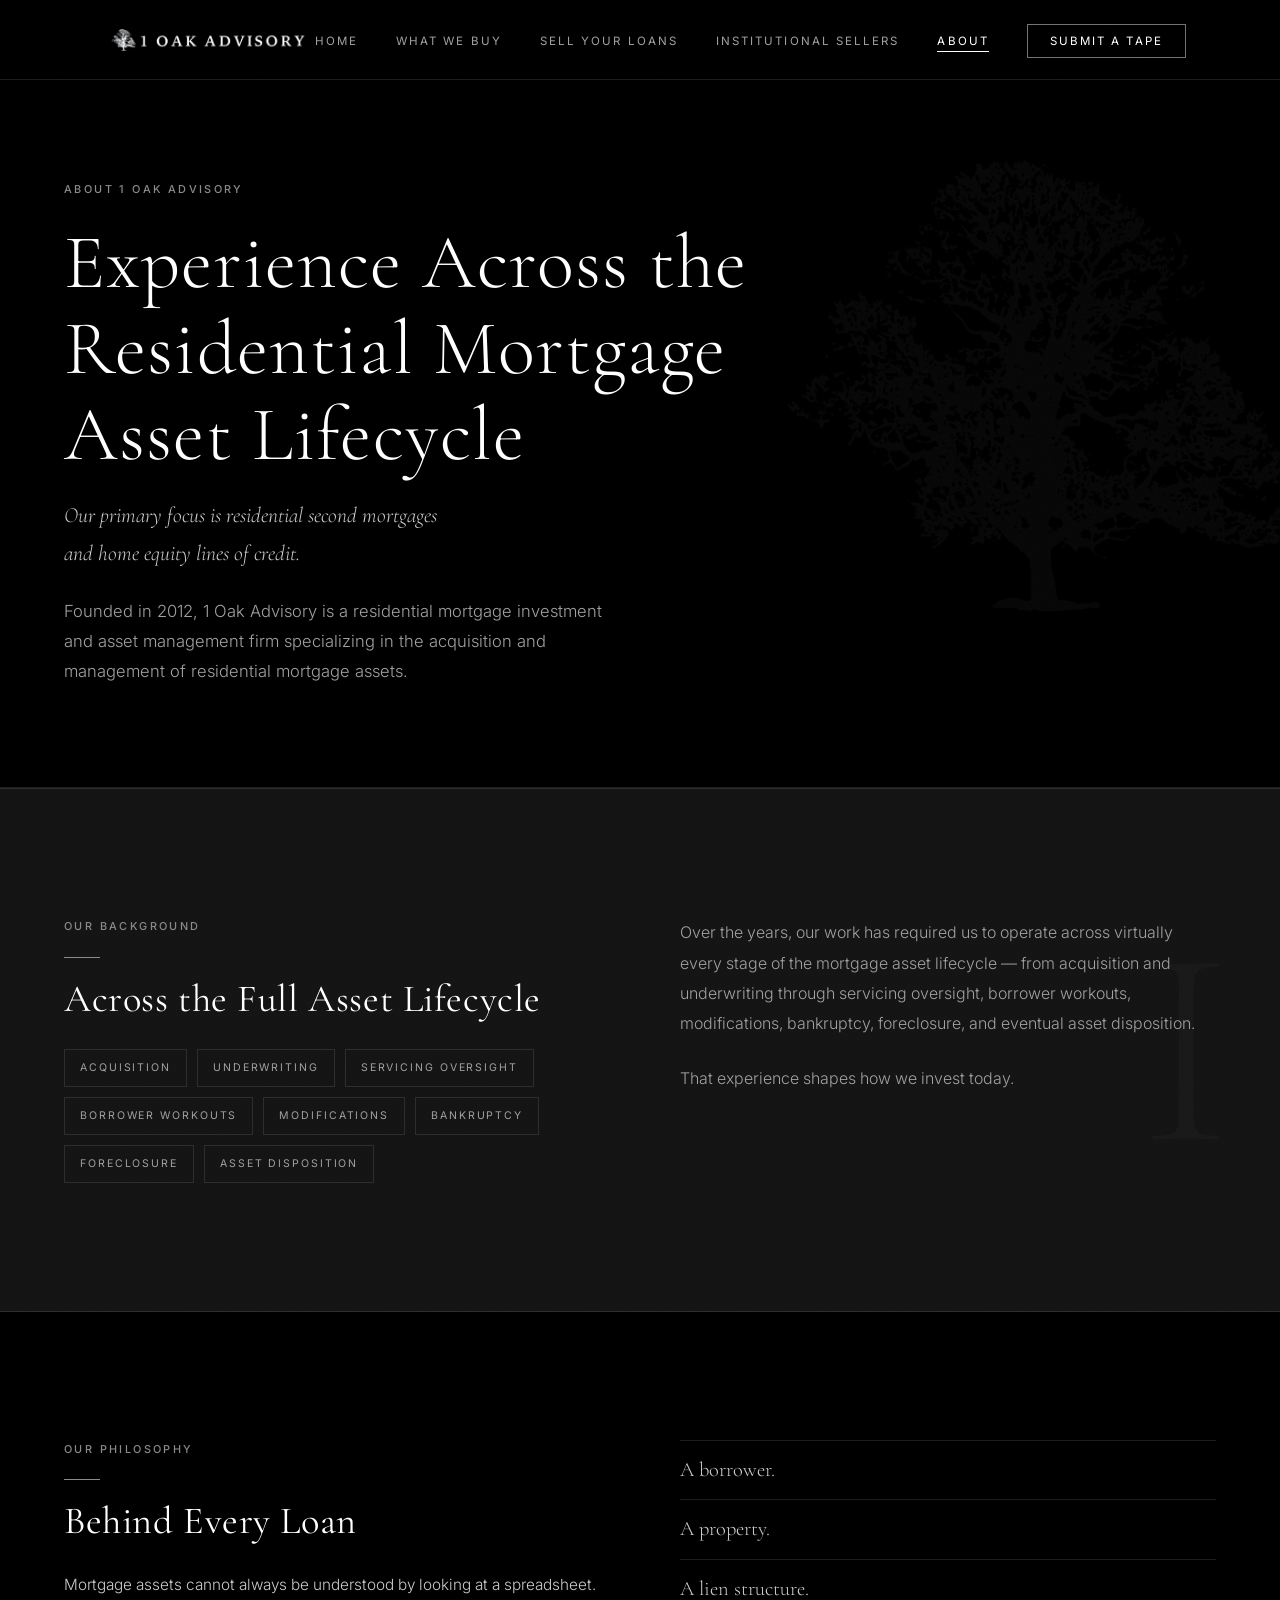
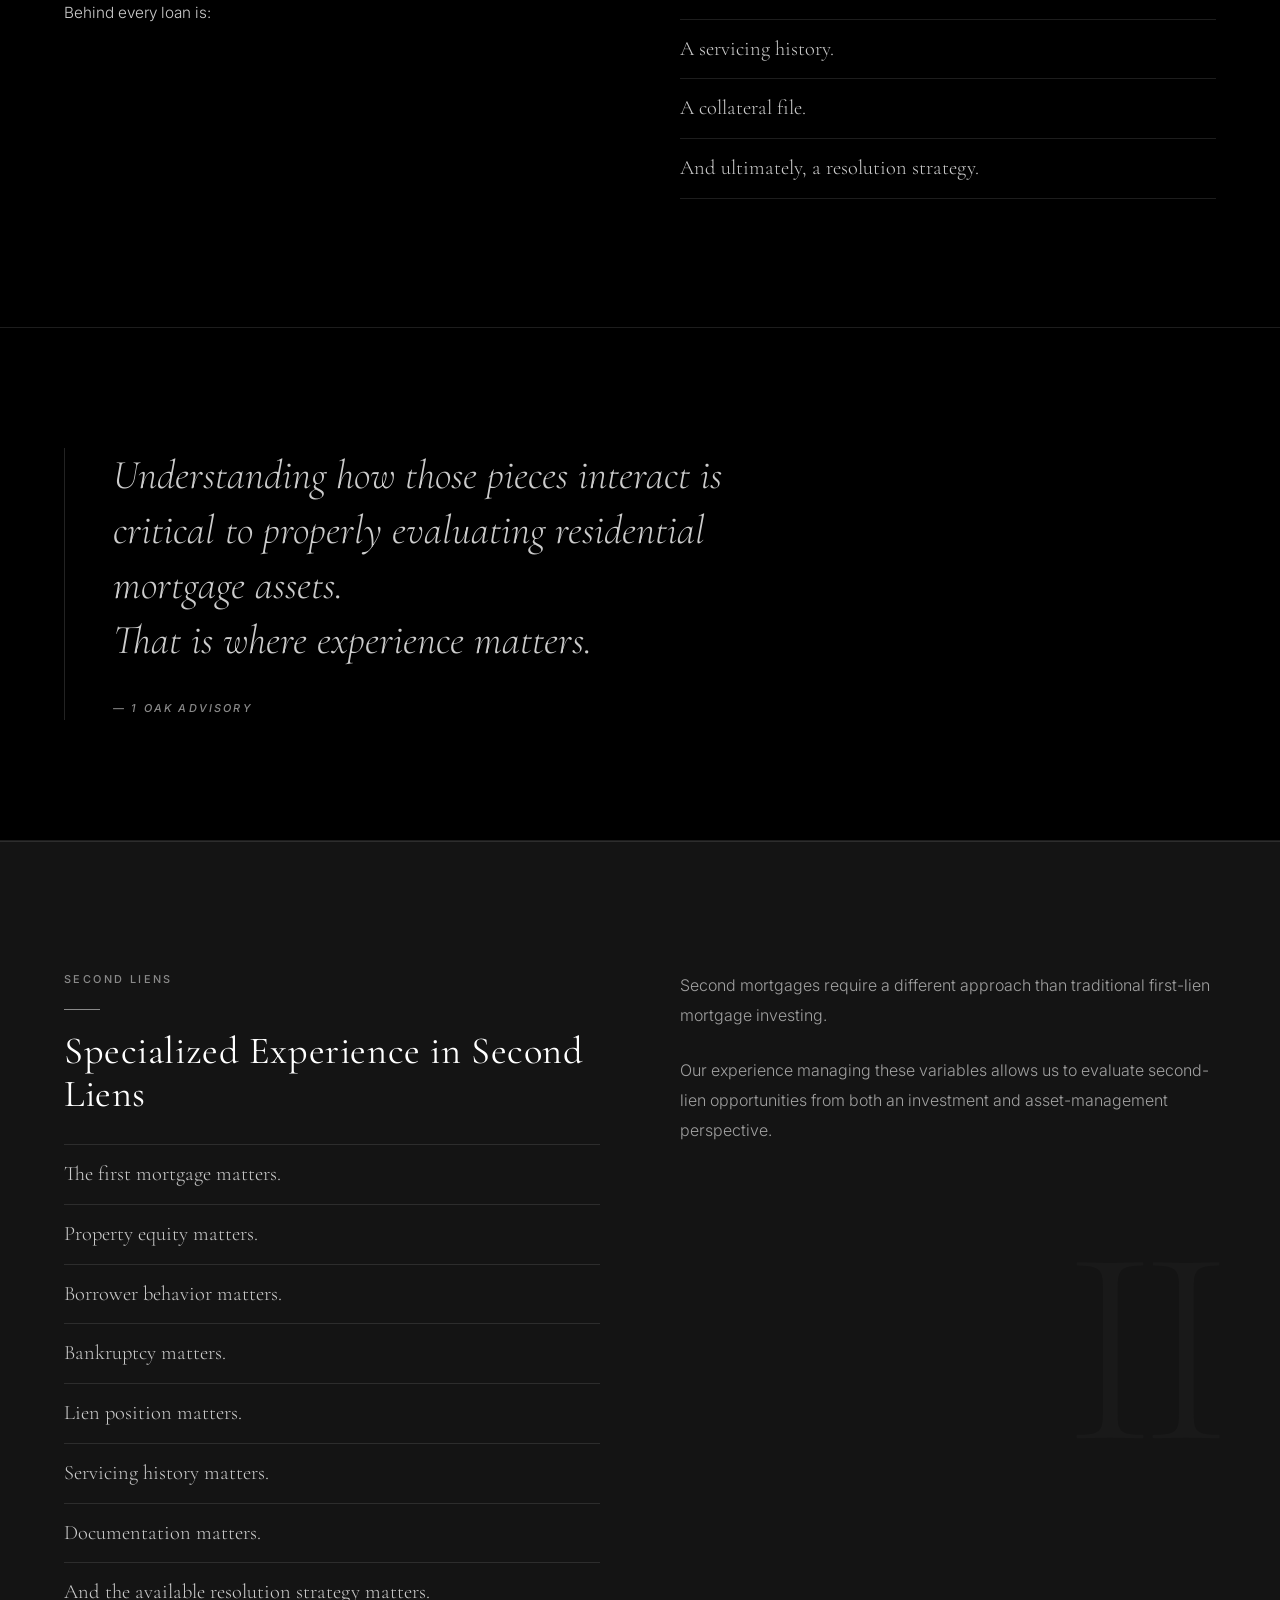
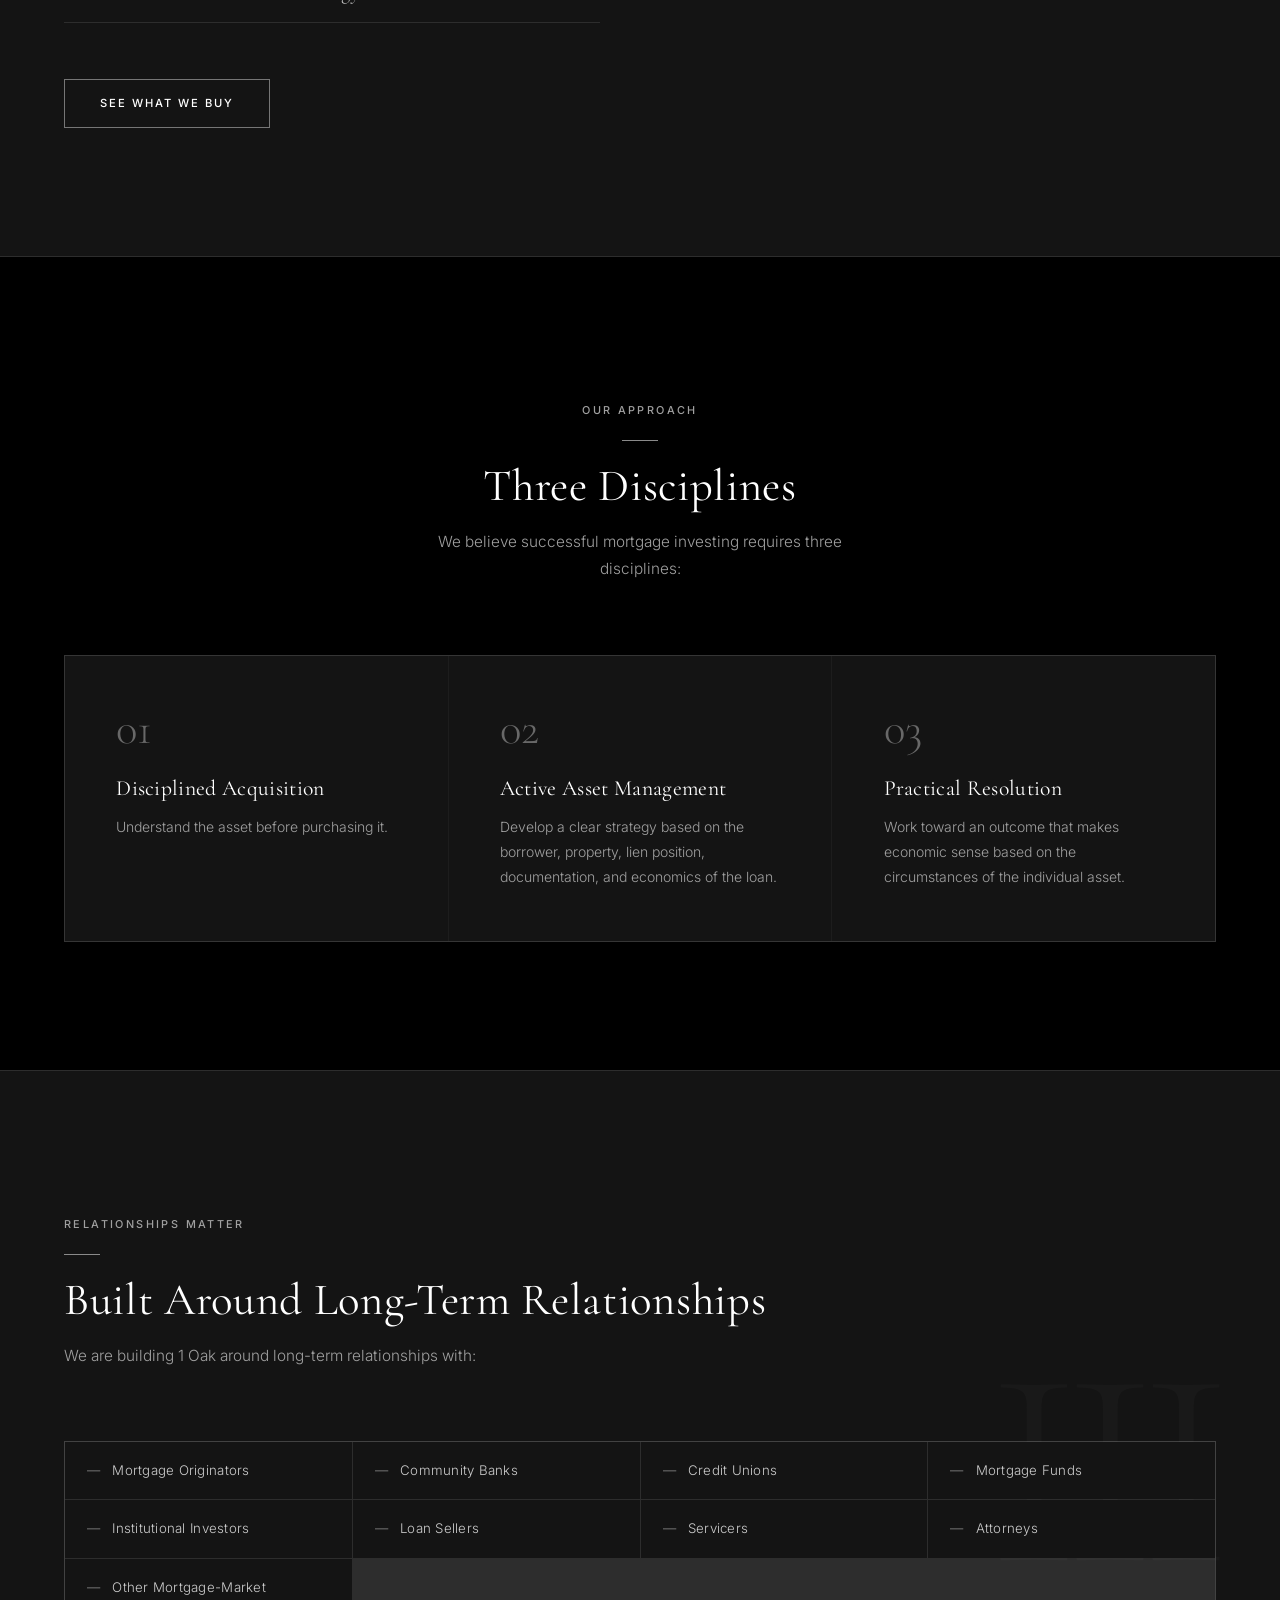
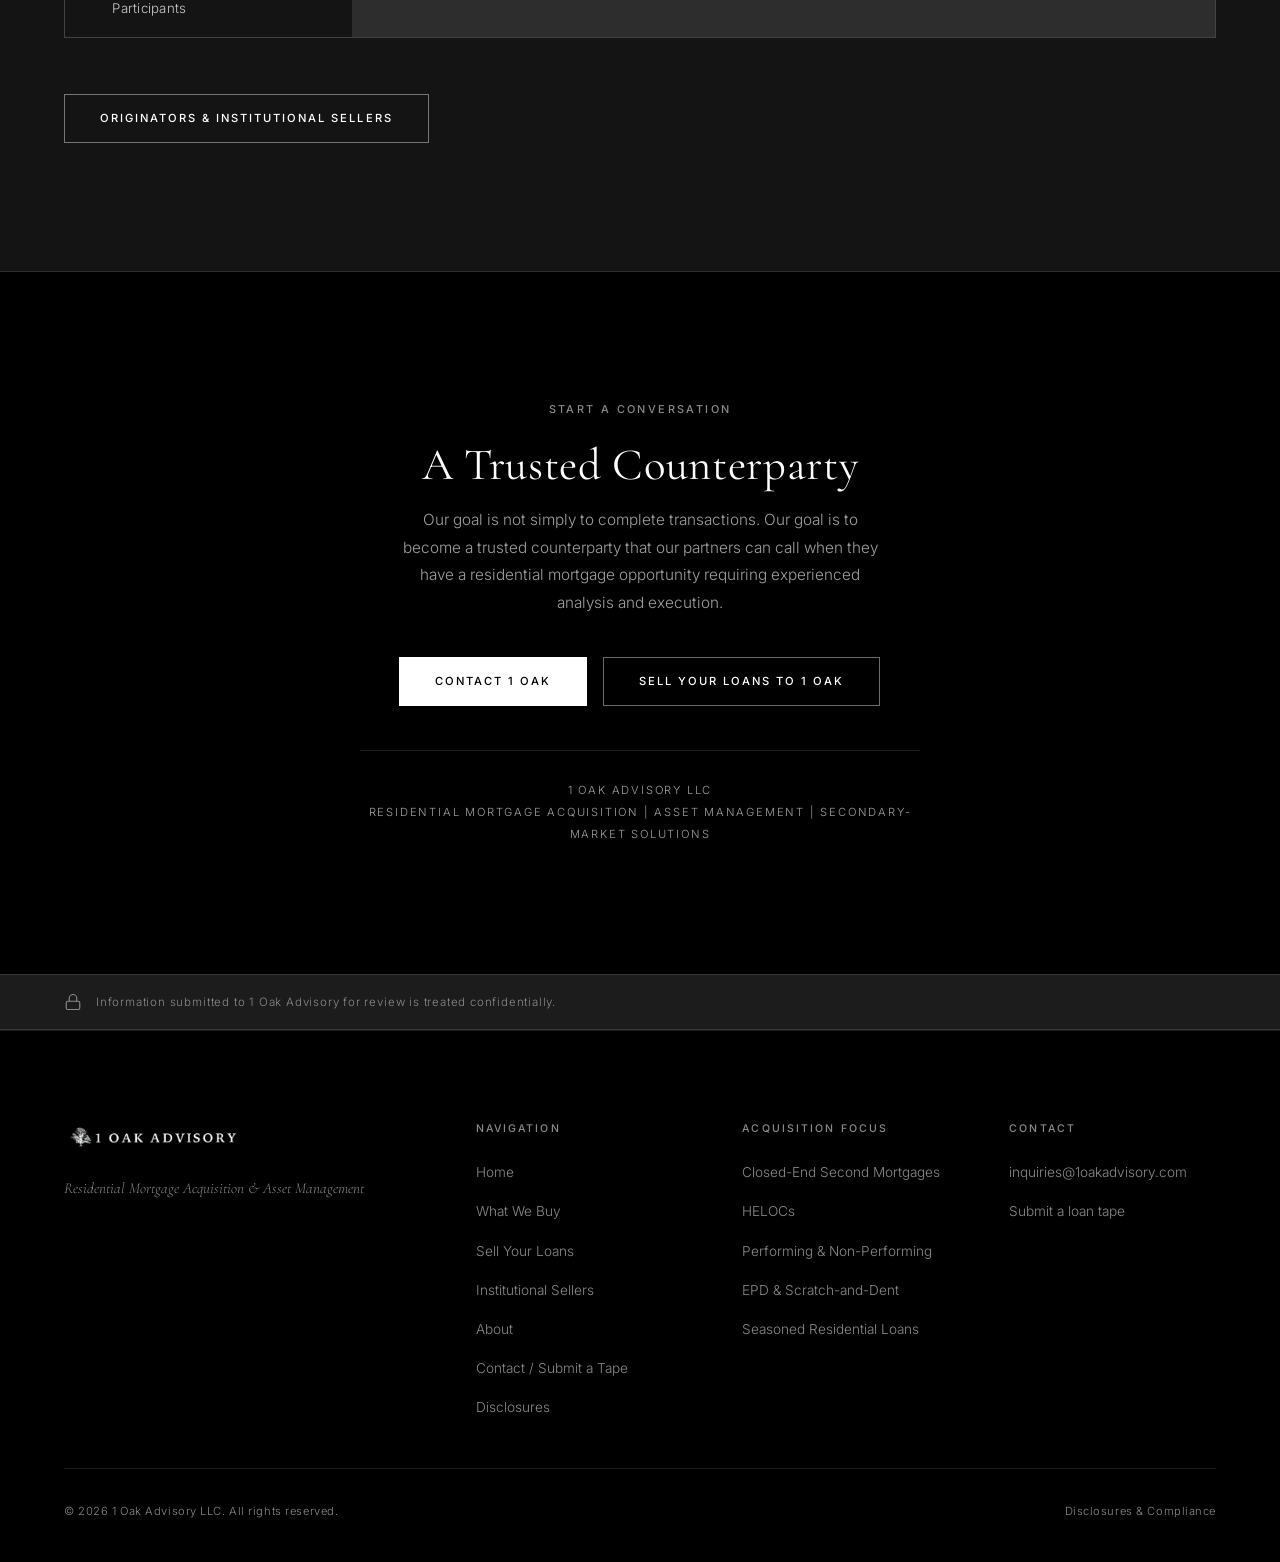
==== commit 397de7c1: "Restore client copy and mockup intent found by coverage audit A line-by-line audit of all six client" ====
--- a/about.html
+++ b/about.html
@@ -13,6 +13,9 @@
   <meta property="og:title" content="About 1 Oak Advisory — Residential Mortgage Investment &amp; Asset Management">
   <meta property="og:description" content="Experience across the residential mortgage asset lifecycle — acquisition and underwriting through servicing oversight, borrower workouts, bankruptcy, foreclosure, and disposition.">
   <meta property="og:image" content="https://www.1oakadvisory.com/assets/og.png">
+  <meta property="og:image:width" content="1200">
+  <meta property="og:image:height" content="630">
+  <meta property="og:image:alt" content="1 Oak Advisory — Residential Second Mortgages &amp; HELOCs">
   <meta name="twitter:card" content="summary_large_image">
   <meta name="twitter:title" content="About 1 Oak Advisory — Residential Mortgage Investment &amp; Asset Management">
   <meta name="twitter:description" content="Experience across the residential mortgage asset lifecycle — acquisition and underwriting through servicing oversight, borrower workouts, bankruptcy, foreclosure, and disposition.">
@@ -57,7 +60,7 @@
         <li><a href="index.html">Home</a></li>
         <li><a href="what-we-buy.html">What We Buy</a></li>
         <li><a href="sell-your-loans.html">Sell Your Loans</a></li>
-        <li><a href="originators.html">Originators</a></li>
+        <li><a href="originators.html">Institutional Sellers</a></li>
         <li><a href="about.html" class="active">About</a></li>
         <li><a href="contact.html" class="nav__cta">Submit a Tape</a></li>
       </ul>
@@ -73,7 +76,7 @@
       <li><a href="index.html">Home</a></li>
       <li><a href="what-we-buy.html">What We Buy</a></li>
       <li><a href="sell-your-loans.html">Sell Your Loans</a></li>
-      <li><a href="originators.html">Originators &amp; Institutional Sellers</a></li>
+      <li><a href="originators.html">Institutional Sellers</a></li>
       <li><a href="about.html">About</a></li>
       <li><a href="contact.html">Submit a Tape</a></li>
     </ul>
@@ -243,7 +246,7 @@
   <section class="section section--dark">
     <div class="container">
       <div class="cta fade-in">
-        <p class="label">Contact 1 Oak</p>
+        <p class="label">Start a Conversation</p>
         <h2>A Trusted Counterparty</h2>
         <p>Our goal is not simply to complete transactions. Our goal is to become a trusted counterparty that our partners can call when they have a residential mortgage opportunity requiring experienced analysis and execution.</p>
         <div class="section__actions section__actions--center">
@@ -282,7 +285,7 @@
             <li><a href="index.html">Home</a></li>
             <li><a href="what-we-buy.html">What We Buy</a></li>
             <li><a href="sell-your-loans.html">Sell Your Loans</a></li>
-            <li><a href="originators.html">Originators &amp; Institutional Sellers</a></li>
+            <li><a href="originators.html">Institutional Sellers</a></li>
             <li><a href="about.html">About</a></li>
             <li><a href="contact.html">Contact / Submit a Tape</a></li>
             <li><a href="disclosures.html">Disclosures</a></li>
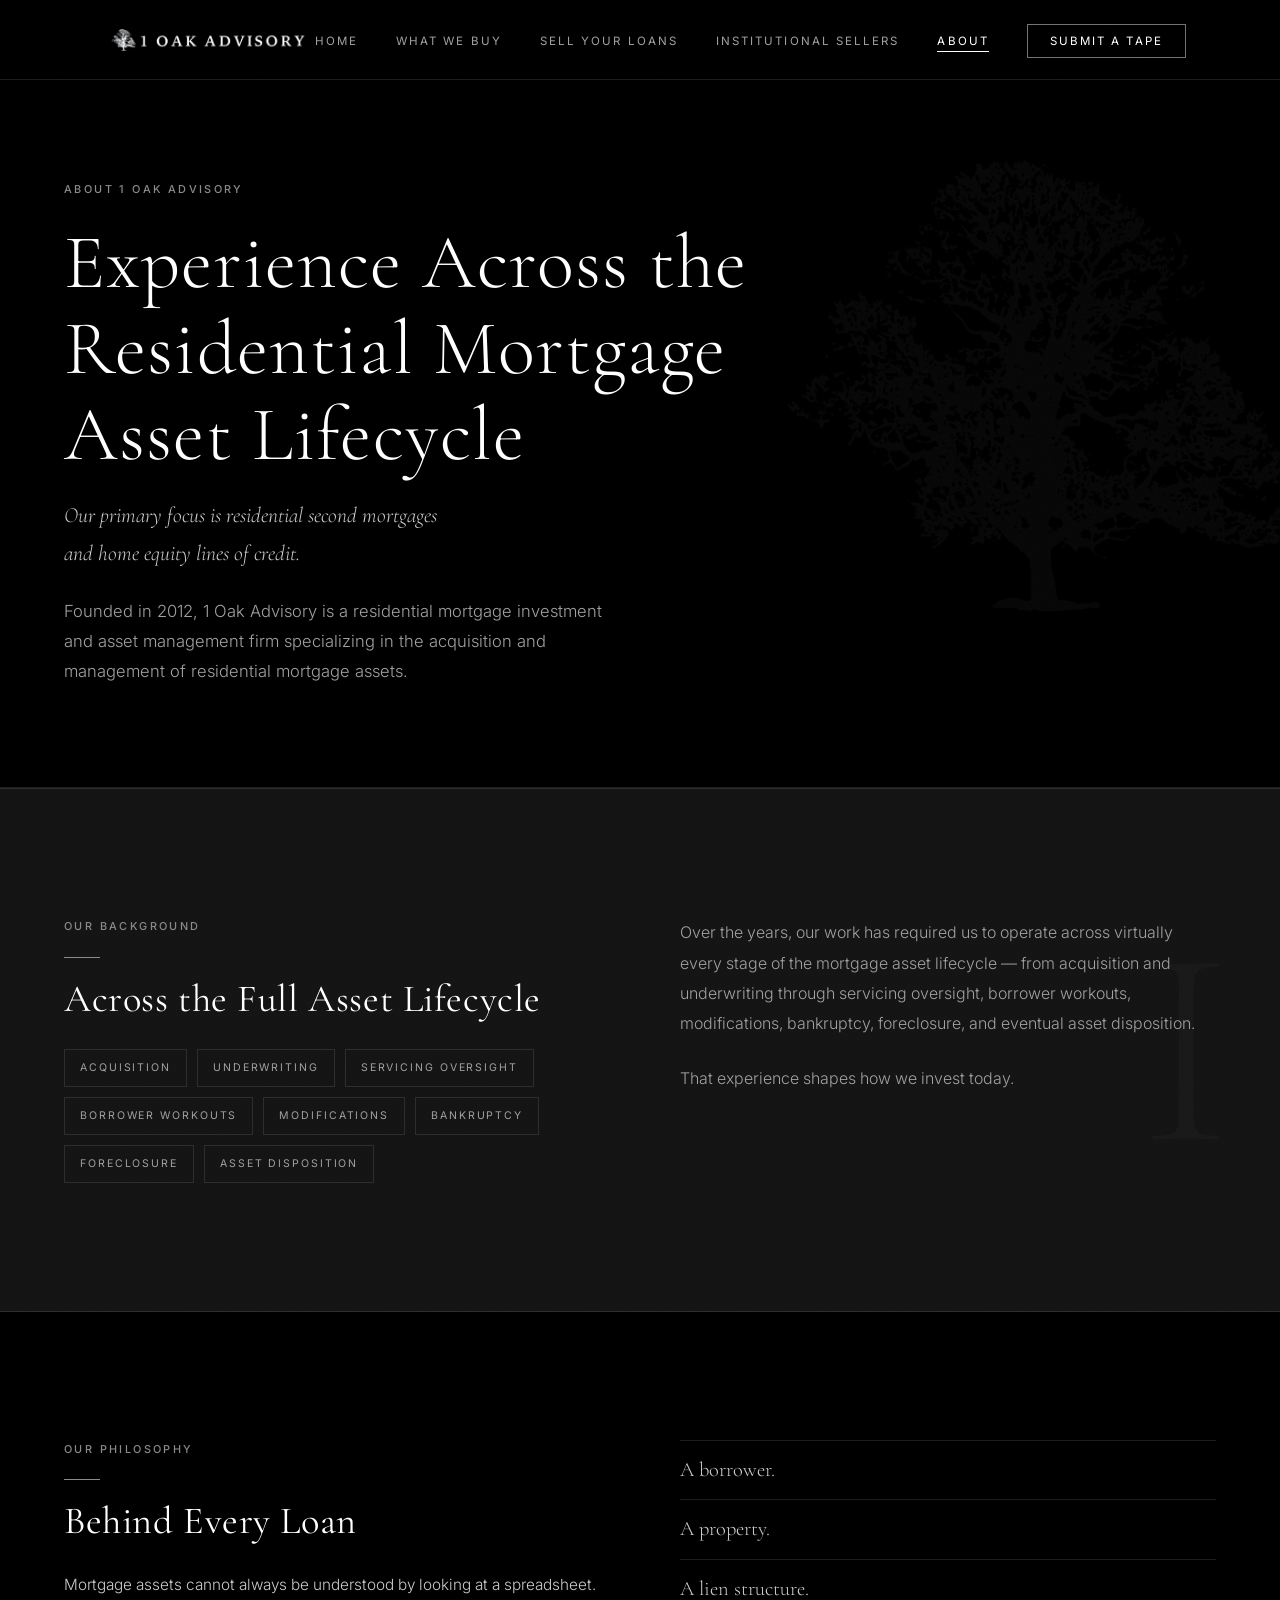
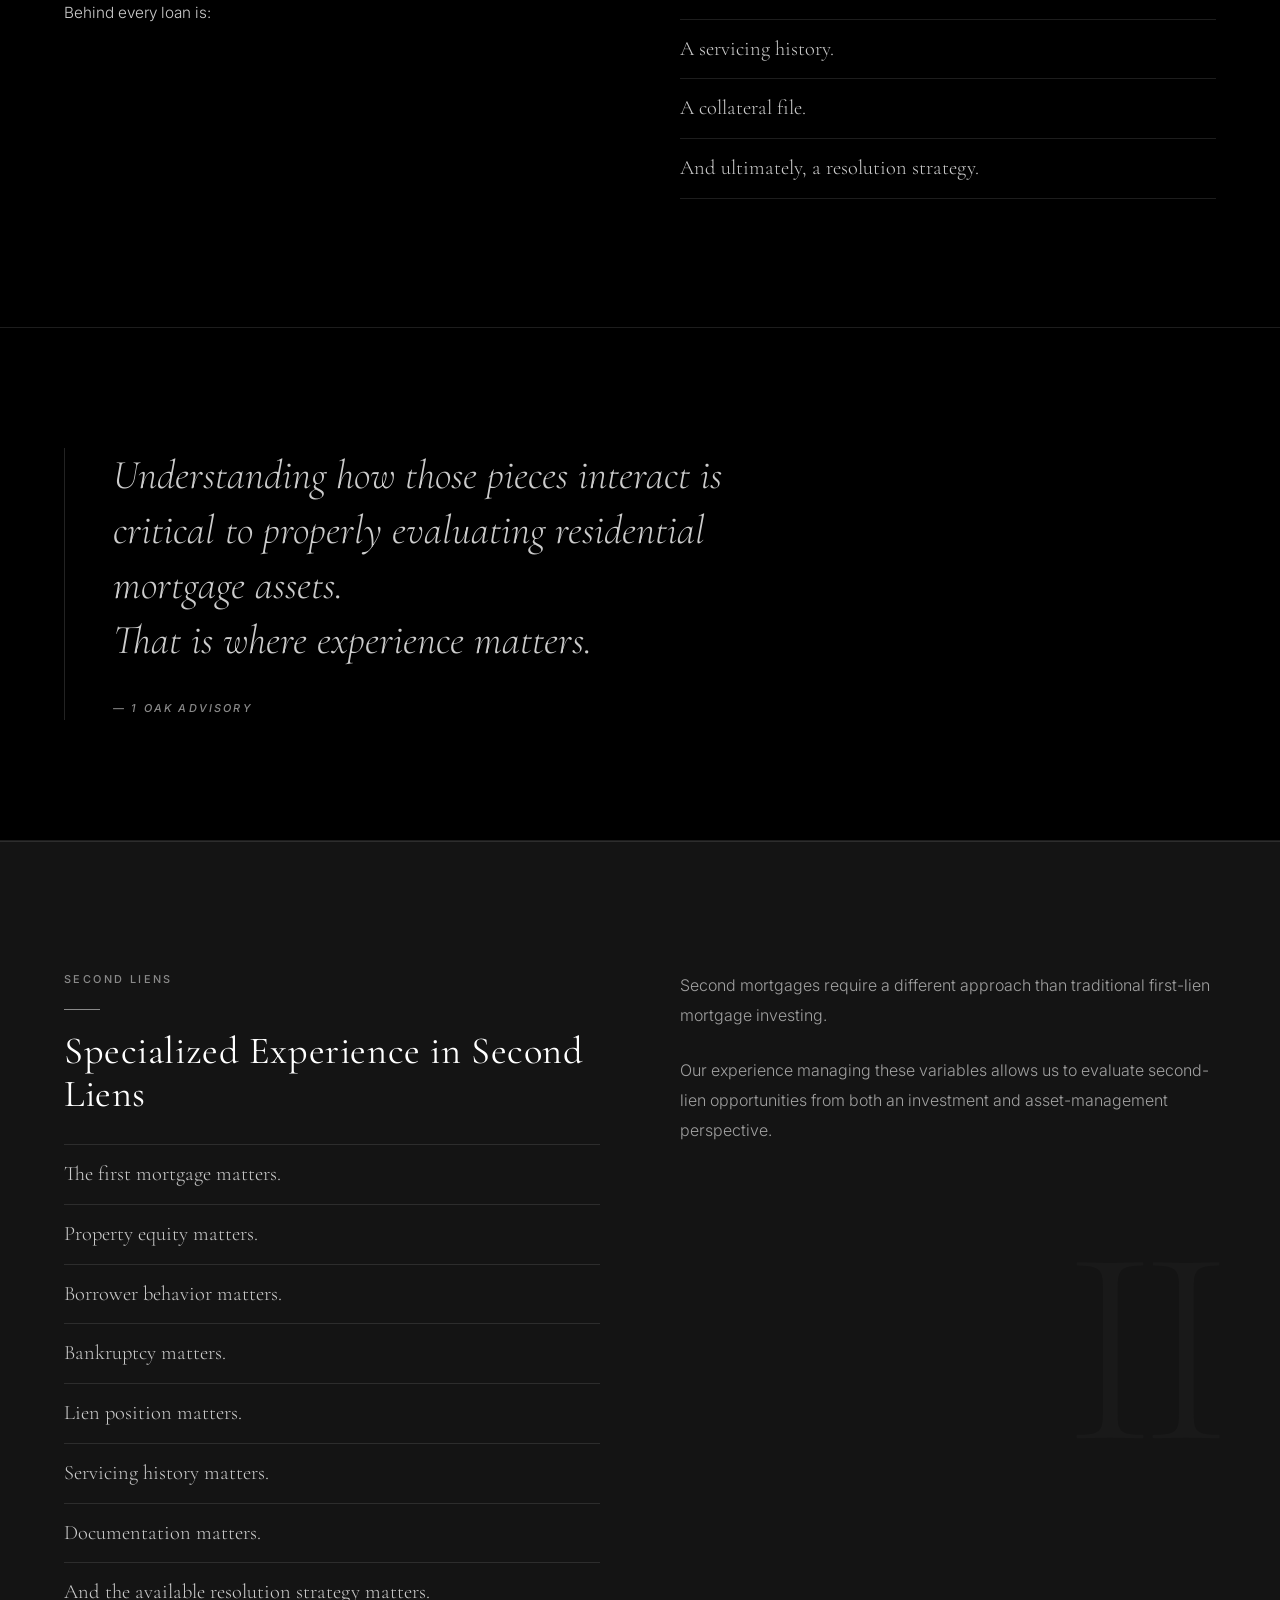
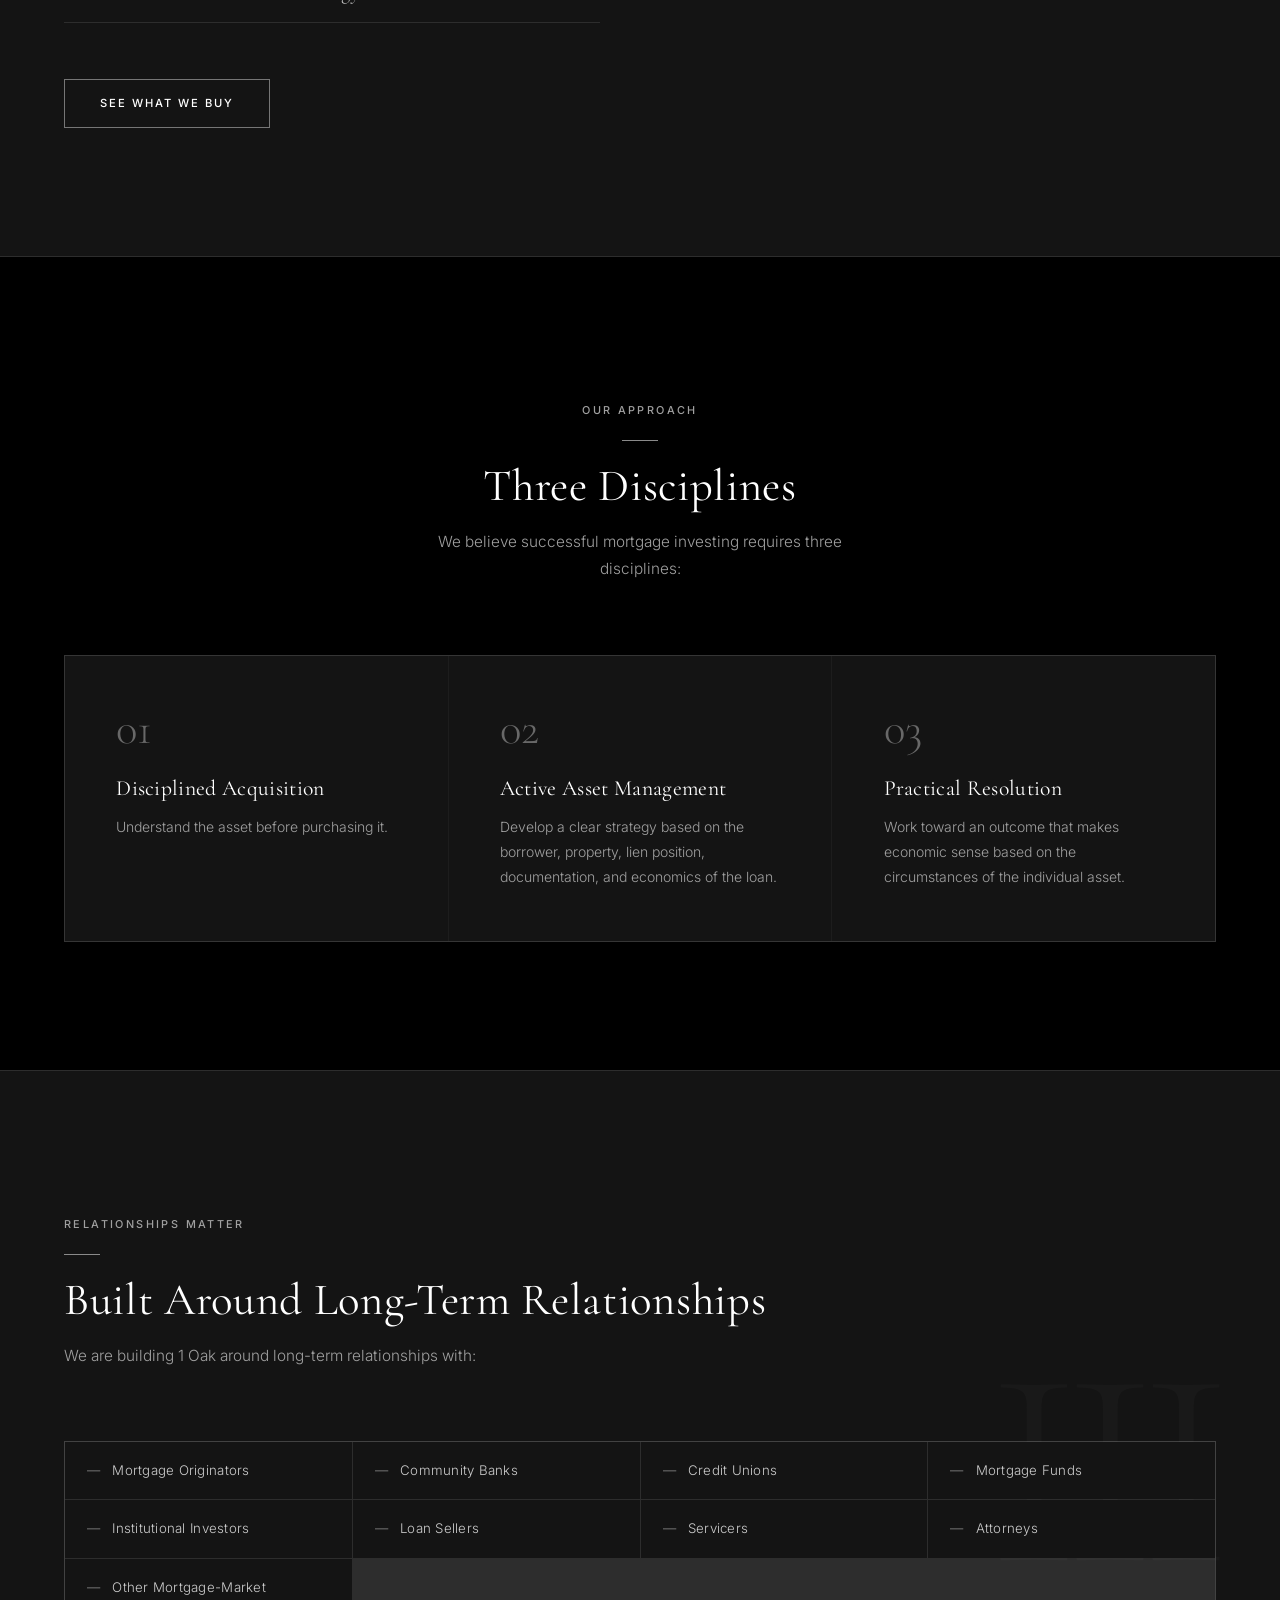
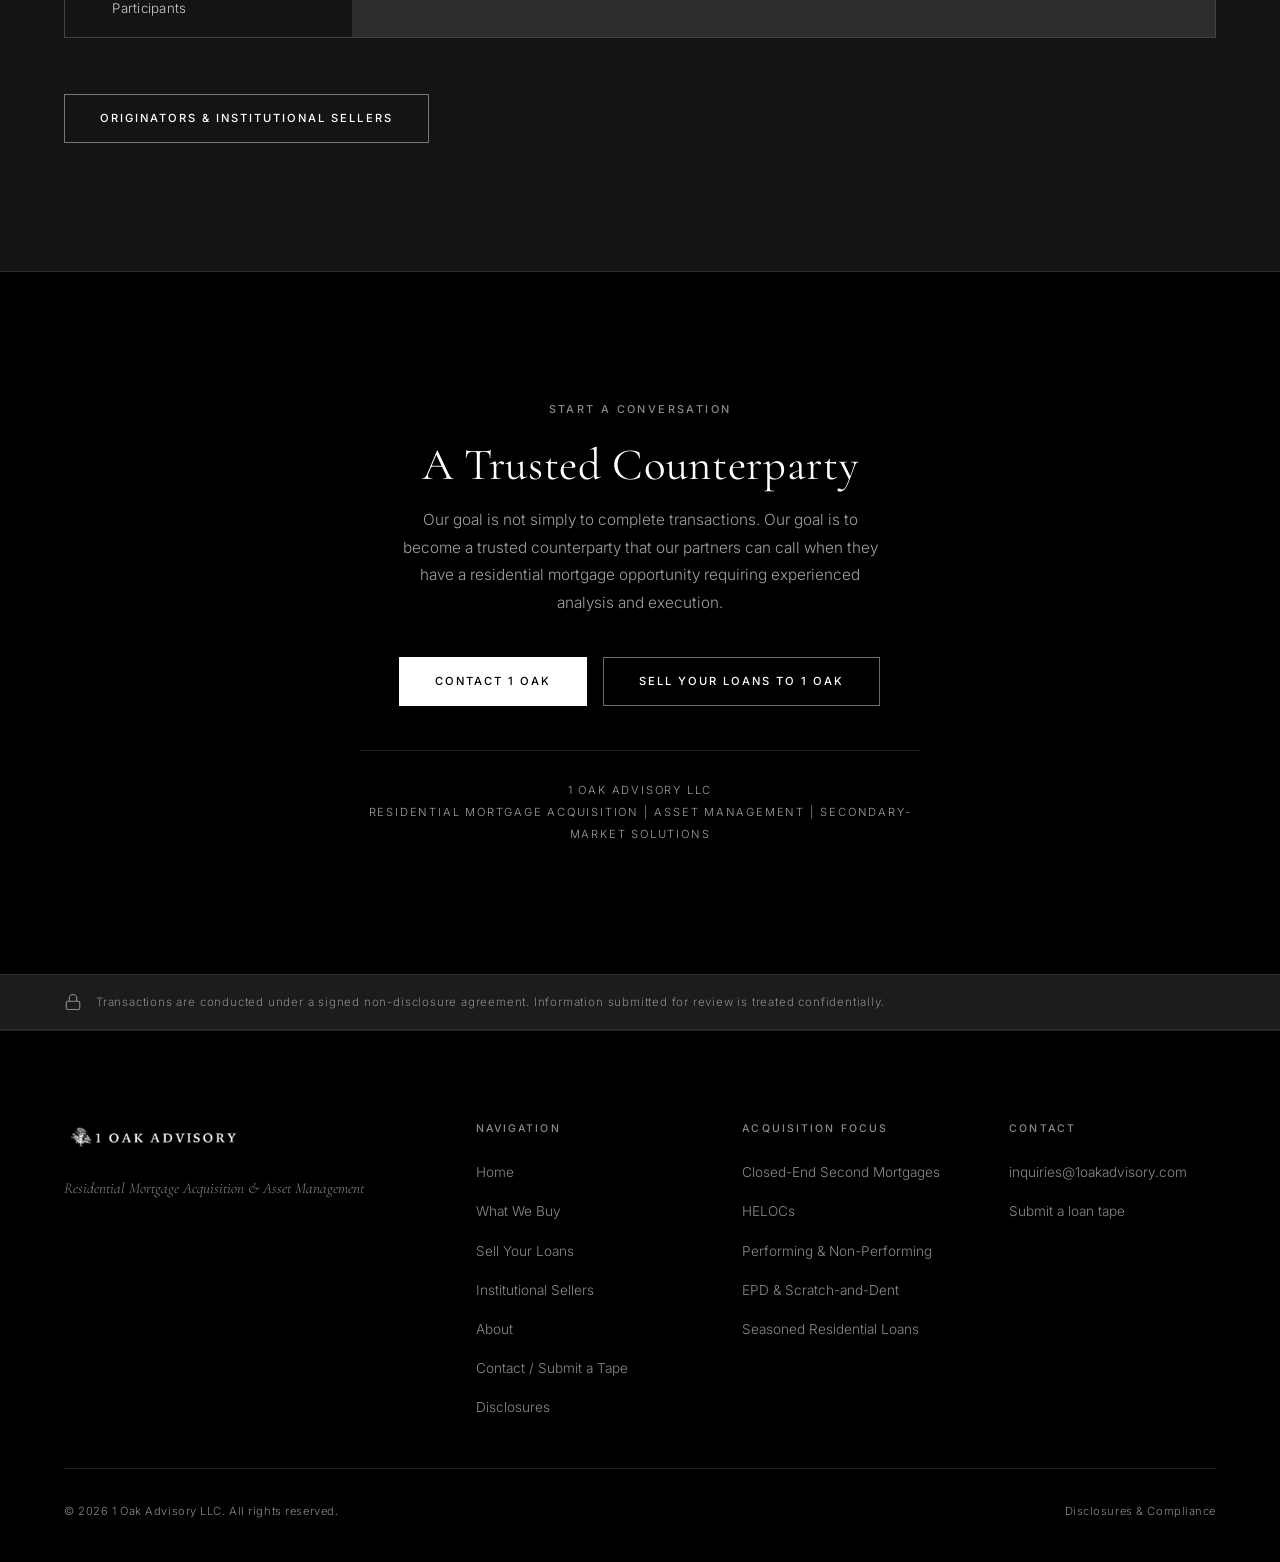
==== commit 60c3e8bb: "Correct confidentiality copy: NDA-governed, borrower data needed for diligence Client correction: tr" ====
--- a/about.html
+++ b/about.html
@@ -267,7 +267,7 @@
         <rect x="3" y="11" width="18" height="11" rx="2"/>
         <path d="M7 11V7a5 5 0 0 1 10 0v4"/>
       </svg>
-      <p class="conf-bar__text">Information submitted to 1 Oak Advisory for review is treated confidentially.</p>
+      <p class="conf-bar__text">Transactions are conducted under a signed non-disclosure agreement. Information submitted for review is treated confidentially.</p>
     </div>
   </div>
 
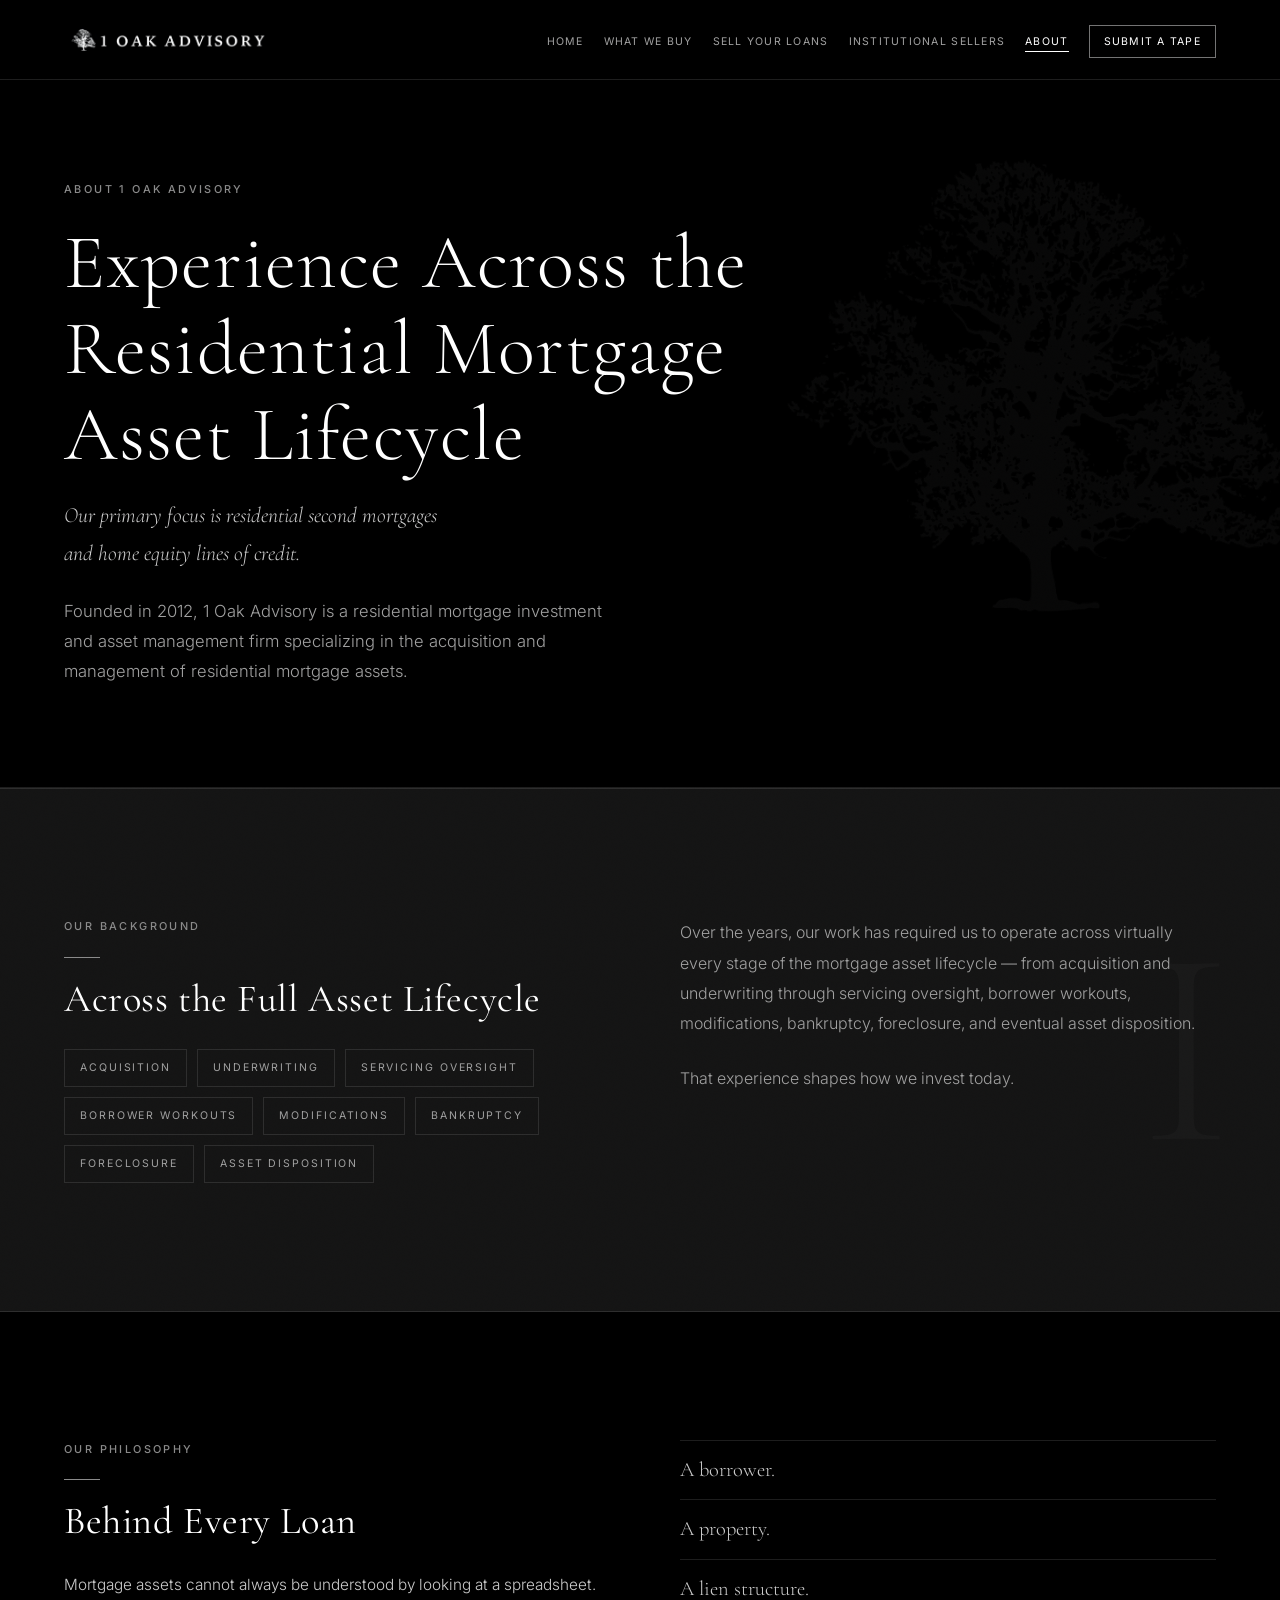
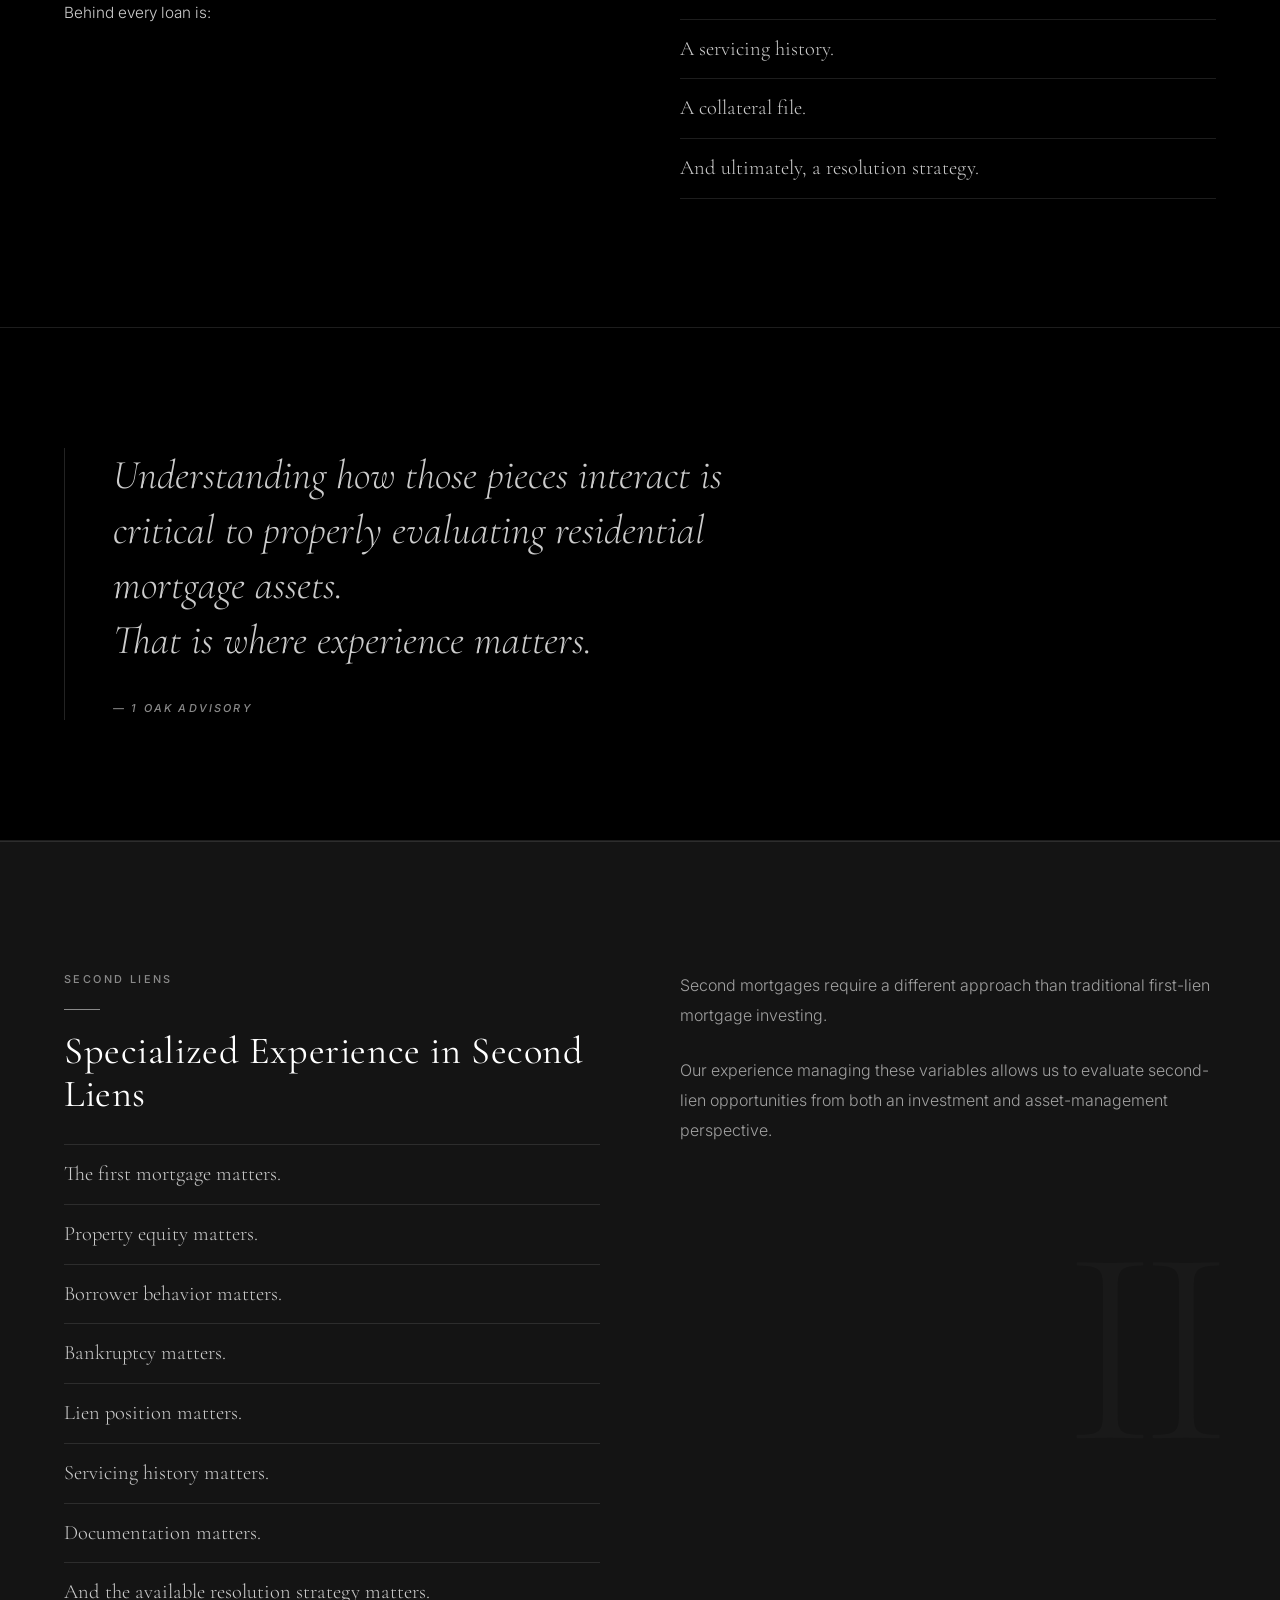
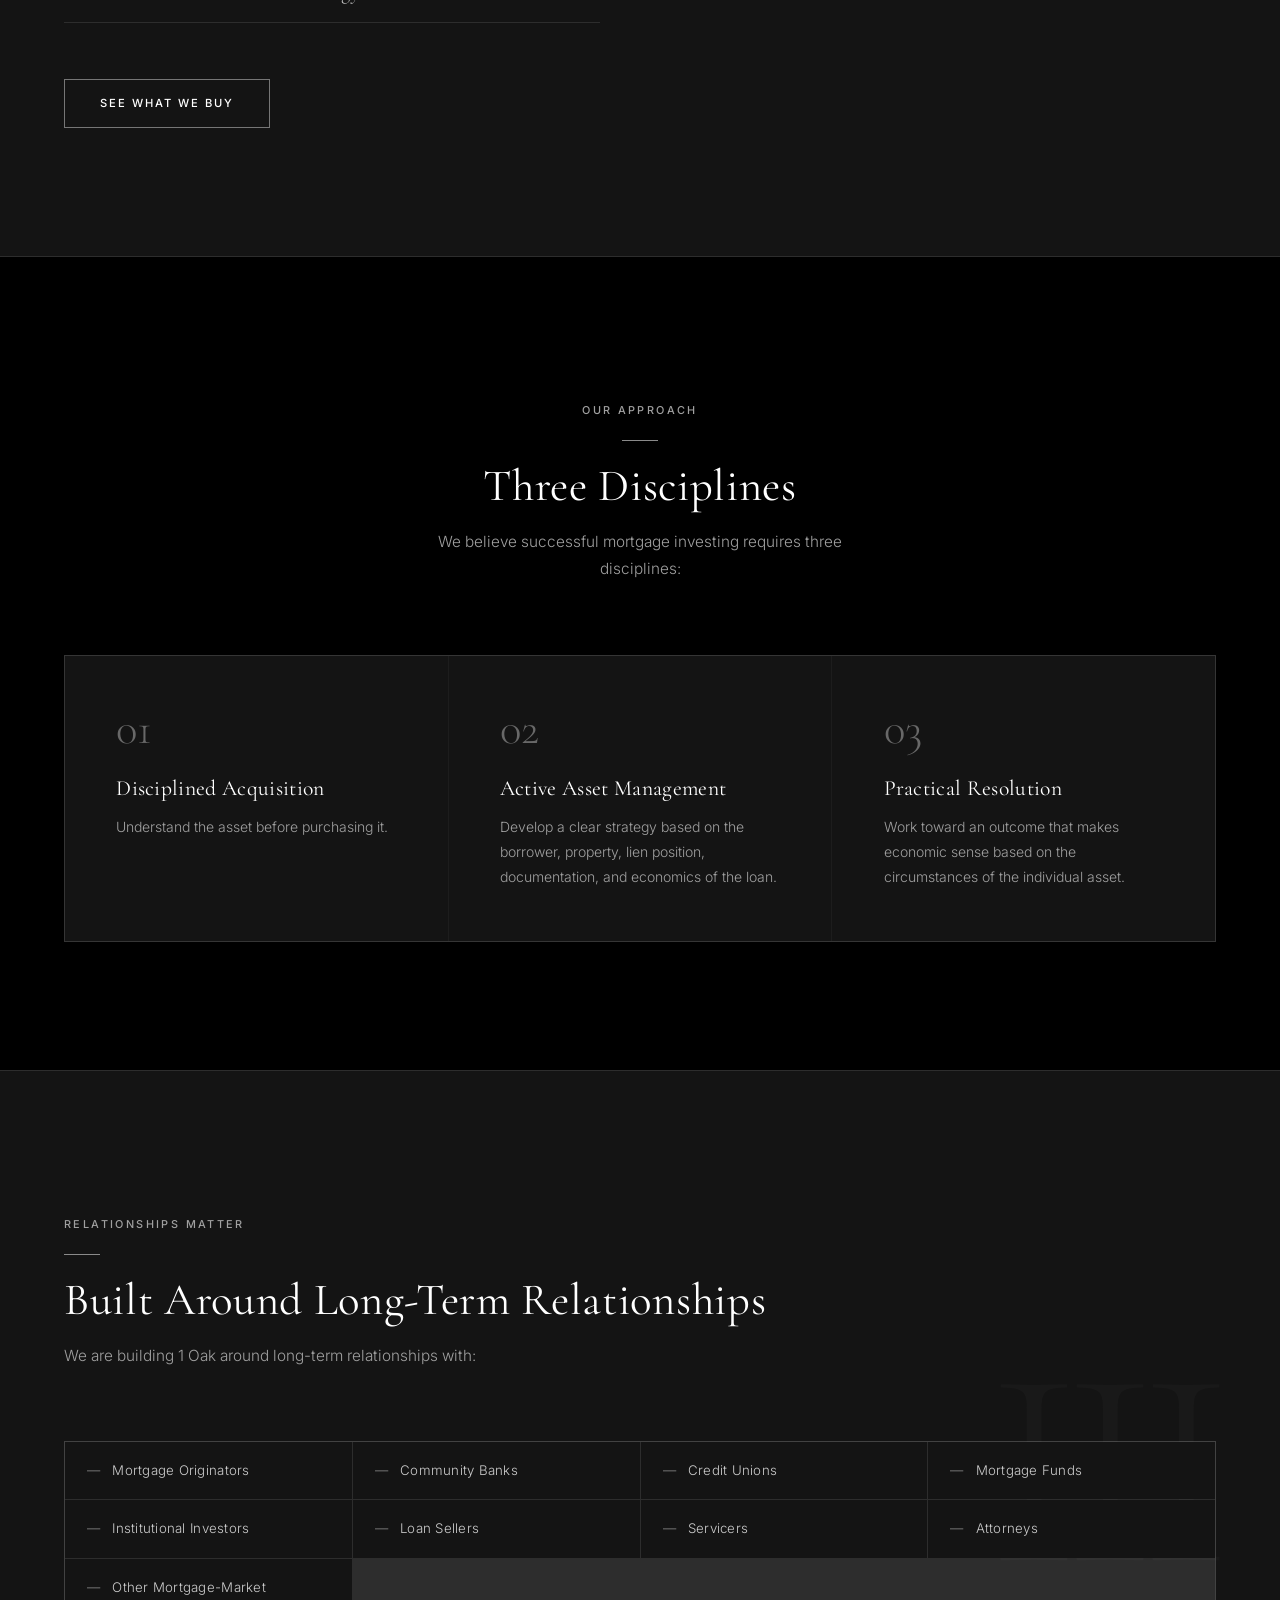
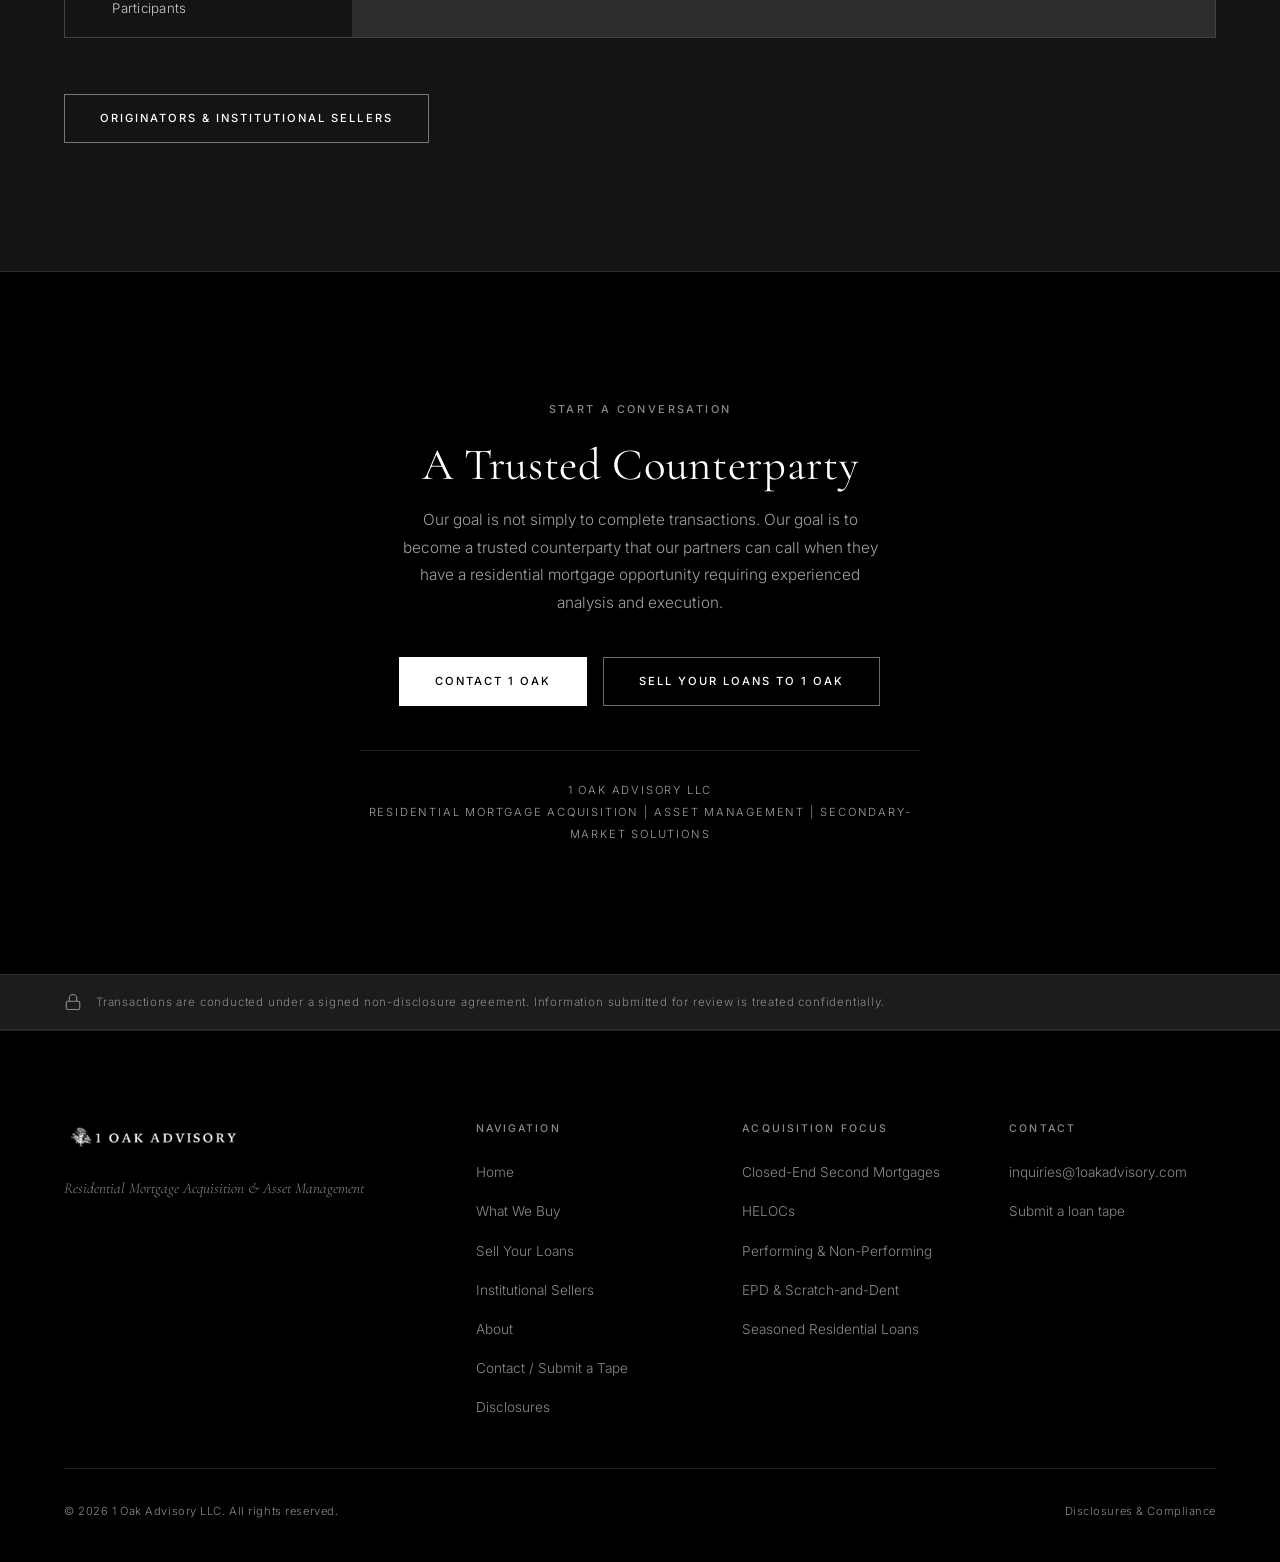
==== commit ccb0d511: "Fix defects from the browser-driven audit lenses Three lenses drove headless browsers and curl again" ====
--- a/about.html
+++ b/about.html
@@ -5,21 +5,26 @@
   <meta name="viewport" content="width=device-width, initial-scale=1.0">
   <meta name="description" content="Founded in 2012, 1 Oak Advisory is a residential mortgage investment and asset management firm specializing in the acquisition and management of residential mortgage assets, with a primary focus on second mortgages and HELOCs.">
   <title>About — Residential Mortgage Investment &amp; Asset Management | 1 Oak Advisory</title>
-  <link rel="icon" type="image/png" href="assets/IMG_7956.PNG">
+  <link rel="icon" type="image/png" sizes="64x64" href="assets/favicon.png">
+  <link rel="apple-touch-icon" href="assets/apple-touch-icon.png">
   <link rel="canonical" href="https://www.1oakadvisory.com/about.html">
   <meta property="og:url" content="https://www.1oakadvisory.com/about.html">
   <meta property="og:site_name" content="1 Oak Advisory">
   <meta property="og:type" content="website">
   <meta property="og:title" content="About 1 Oak Advisory — Residential Mortgage Investment &amp; Asset Management">
   <meta property="og:description" content="Experience across the residential mortgage asset lifecycle — acquisition and underwriting through servicing oversight, borrower workouts, bankruptcy, foreclosure, and disposition.">
-  <meta property="og:image" content="https://www.1oakadvisory.com/assets/og.png">
+  <!-- TODO (launch): point og:image and twitter:image at the live domain once it serves. -->
+  <meta property="og:image" content="https://dlcenterprise.github.io/1OakAdvisory/assets/og.png">
   <meta property="og:image:width" content="1200">
   <meta property="og:image:height" content="630">
   <meta property="og:image:alt" content="1 Oak Advisory — Residential Second Mortgages &amp; HELOCs">
   <meta name="twitter:card" content="summary_large_image">
   <meta name="twitter:title" content="About 1 Oak Advisory — Residential Mortgage Investment &amp; Asset Management">
   <meta name="twitter:description" content="Experience across the residential mortgage asset lifecycle — acquisition and underwriting through servicing oversight, borrower workouts, bankruptcy, foreclosure, and disposition.">
-  <meta name="twitter:image" content="https://www.1oakadvisory.com/assets/og.png">
+  <meta name="twitter:image" content="https://dlcenterprise.github.io/1OakAdvisory/assets/og.png">
+  <link rel="preconnect" href="https://fonts.googleapis.com">
+  <link rel="preconnect" href="https://fonts.gstatic.com" crossorigin>
+  <link rel="stylesheet" href="https://fonts.googleapis.com/css2?family=Cormorant+Garamond:ital,wght@0,300;0,400;0,500;0,600;1,300;1,400&amp;family=Inter:wght@300;400;500&amp;display=swap">
   <link rel="stylesheet" href="css/styles.css">
   <noscript>
     <style>
@@ -33,6 +38,12 @@
       * { cursor: auto !important; }
       a, button, label, summary, [role="button"] { cursor: pointer !important; }
       input, textarea, select { cursor: auto !important; }
+      /* The hamburger needs JS to open anything, so show the menu inline instead. */
+      .nav__hamburger { display: none !important; }
+      @media (max-width: 63.125em) {
+        .nav__mobile { display: block !important; position: static; border-bottom: 0; padding: 20px 0 0; }
+        .nav__mobile ul { flex-direction: row; flex-wrap: wrap; gap: 14px 20px; }
+      }
     </style>
   </noscript>
 </head>
--- a/css/styles.css
+++ b/css/styles.css
@@ -1,8 +1,6 @@
 /* ==========================================================================
    1 Oak Advisory — Global Styles
    ========================================================================== */
-
-@import url('https://fonts.googleapis.com/css2?family=Cormorant+Garamond:ital,wght@0,300;0,400;0,500;0,600;1,300;1,400&family=Inter:wght@300;400;500&display=swap');
 
 /* ---------- Reset ---------- */
 *, *::before, *::after {
@@ -103,6 +101,11 @@
 @media (hover: hover) and (pointer: fine) {
   * { cursor: none !important; }
 
+  /* Form fields keep the native pointer — the replacement ring lags and cannot
+     show a text-insertion point. */
+  input, textarea, select,
+  input[type="file"]::file-selector-button { cursor: auto !important; }
+
   .cursor-ring {
     position: fixed;
     width: 40px;
@@ -227,7 +230,7 @@
 }
 
 .nav__inner {
-  max-width: var(--max-w);
+  max-width: calc(var(--max-w) + 2 * var(--pad-x));
   height: 100%;
   margin: 0 auto;
   padding: 0 var(--pad-x);
@@ -444,8 +447,6 @@
   will-change: transform;
   transition: opacity 2s ease;
 }
-
-body.page-loaded .hero__visual img { opacity: 0.065; }
 
 .hero__inner {
   max-width: var(--max-w);
@@ -987,8 +988,7 @@
 /* ---------- Disclosures ---------- */
 .disclosure-content { max-width: 760px; }
 
-.disclosure-content h2,
-.disclosure-content h3 {
+.disclosure-content h2 {
   font-family: var(--serif);
   font-size: 1.4rem;
   font-weight: 400;
@@ -997,8 +997,7 @@
   margin-bottom: 16px;
 }
 
-.disclosure-content h2:first-child,
-.disclosure-content h3:first-child { margin-top: 0; }
+.disclosure-content h2:first-child { margin-top: 0; }
 
 .disclosure-content p {
   color: var(--silver);
@@ -1054,9 +1053,6 @@
 }
 
 @media (max-width: 768px) {
-  .nav__links            { display: none; }
-  .nav__hamburger        { display: flex; }
-
   .pillars               { grid-template-columns: 1fr; }
   .pillars--4            { grid-template-columns: 1fr; }
   .two-col               { grid-template-columns: 1fr; gap: 40px; }
@@ -1387,8 +1383,7 @@
 
 .form-group select:focus { border-bottom-color: var(--silver); }
 
-.form-group select option,
-.form-group select optgroup {
+.form-group select option {
   background-color: #141414;
   color: #ffffff;
 }
@@ -1440,6 +1435,7 @@
 .form-submit .form-hint { margin-top: 14px; }
 
 .form-success {
+  grid-column: 1 / -1;
   border: var(--border);
   background: var(--charcoal);
   padding: 18px 22px;
@@ -1469,7 +1465,7 @@
    Six items plus a ~211px logo: tighten spacing before the squeeze,
    then hand over to the hamburger. Scoped so the rules stop applying
    once .nav__links is hidden. */
-@media (min-width: 941px) and (max-width: 1200px) {
+@media (min-width: 63.1875em) and (max-width: 81.25em) {
   .nav__links { gap: 20px; }
   .nav__links a { font-size: 0.66rem; letter-spacing: 0.12em; }
   .nav__links a.nav__cta { padding: 9px 14px !important; }
@@ -1477,7 +1473,9 @@
 
 .nav__links a { white-space: nowrap; }
 
-@media (max-width: 940px) {
+/* Six items — the longest of them "Institutional Sellers" — plus a ~211px logo
+   stop fitting below about 1010px even at the reduced sizing. */
+@media (max-width: 63.125em) {
   .nav__links { display: none; }
   .nav__hamburger { display: flex; }
 }
@@ -1571,9 +1569,6 @@
   border-color: var(--silver);
 }
 
-/* Hover affordances also need a focus counterpart. */
-.service-card:focus-within { background: var(--charcoal); }
-
 /* ---------- Section gutters ----------
    .section already applies --pad-x, and .container applied it again, indenting
    section content ~1 gutter further than the page hero, conf bar and footer. */
@@ -1691,7 +1686,7 @@
 .form-group textarea:user-invalid { border-bottom-color: #c98b8b; }
 
 /* ---------- Mobile menu must never survive the desktop breakpoint ---------- */
-@media (min-width: 941px) {
+@media (min-width: 63.1875em) {
   .nav__mobile, .nav__mobile.open { display: none !important; }
 }
 
@@ -1716,9 +1711,12 @@
   }
 
   .hero, .page-hero, .section, .statement, .pillar, .service-card,
-  .process__step, .spec-list li, .contact-note {
+  .process__step, .spec-list li, .contact-note, .form-success {
     background: #fff !important;
   }
 
+  .pillar__number, .process__num { color: #777 !important; }
+  .form-success { color: #333 !important; }
+
   .skip-link { display: none !important; }
 }
